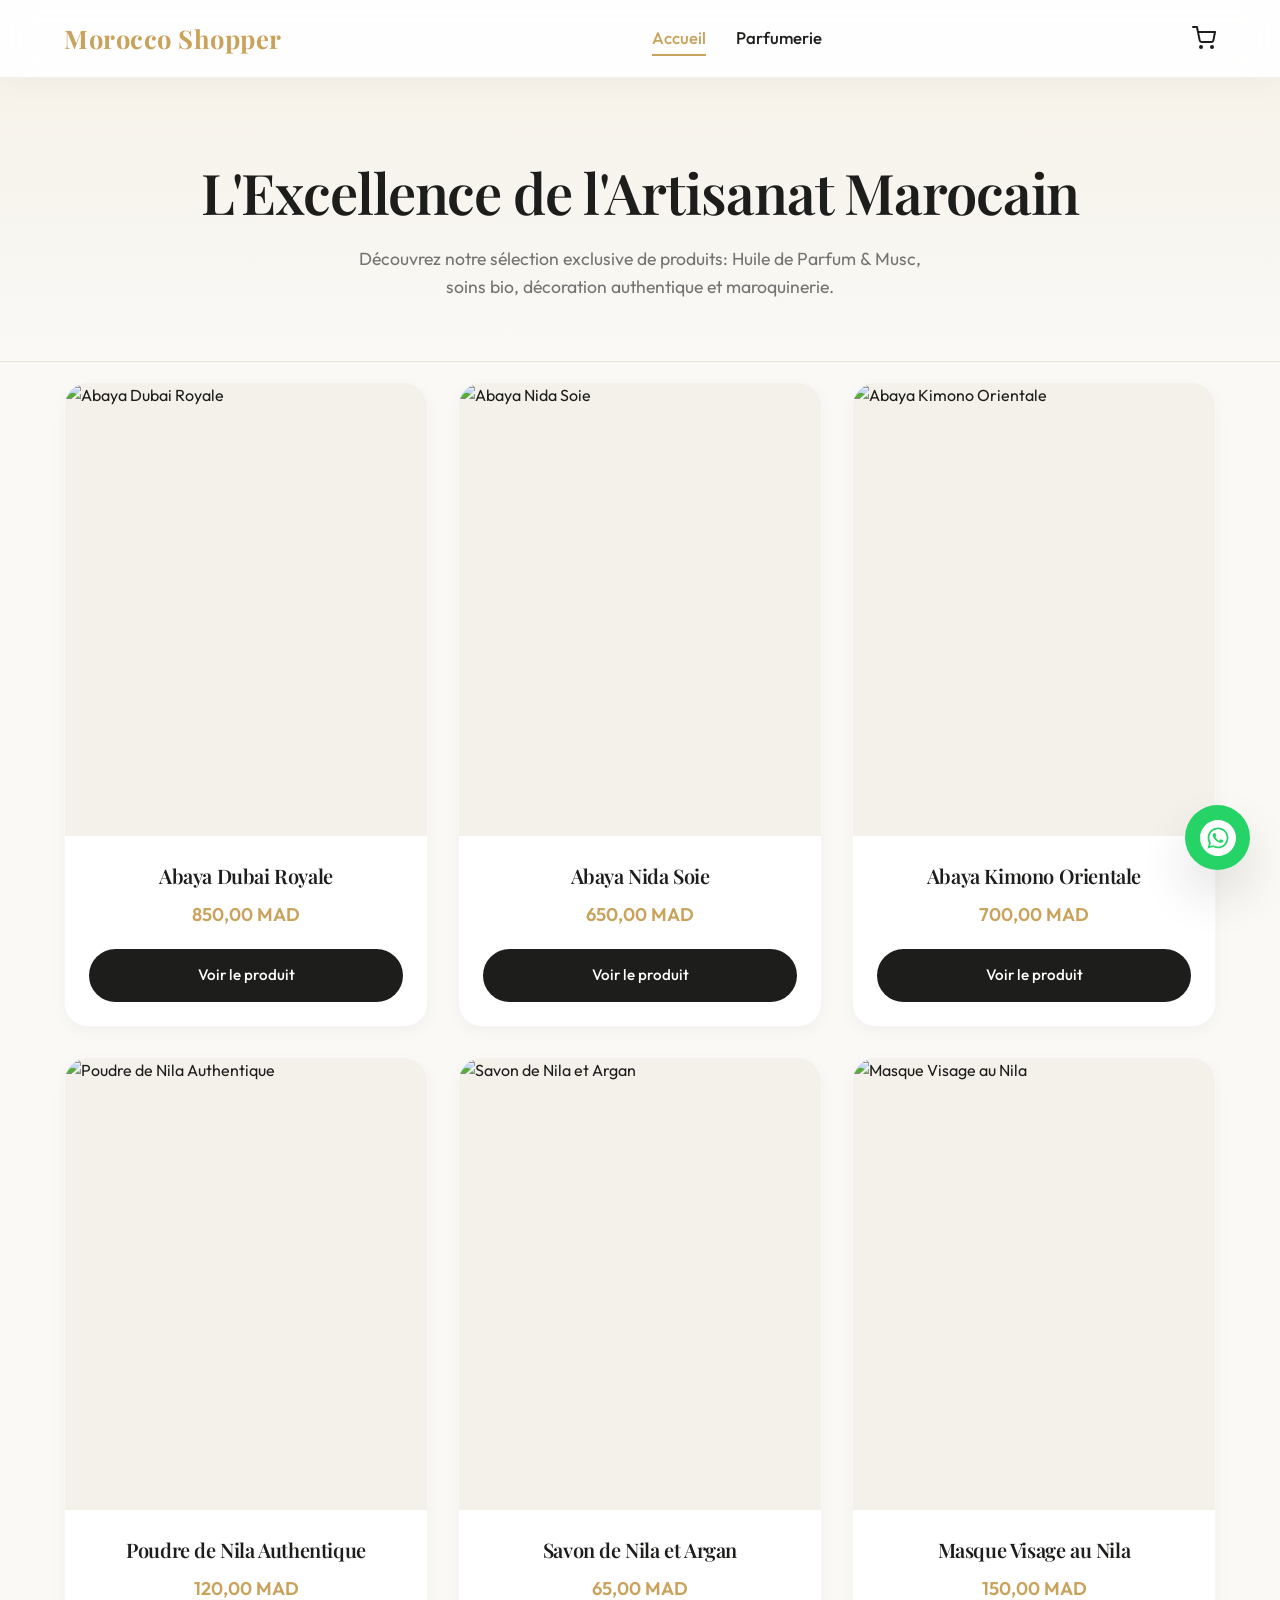
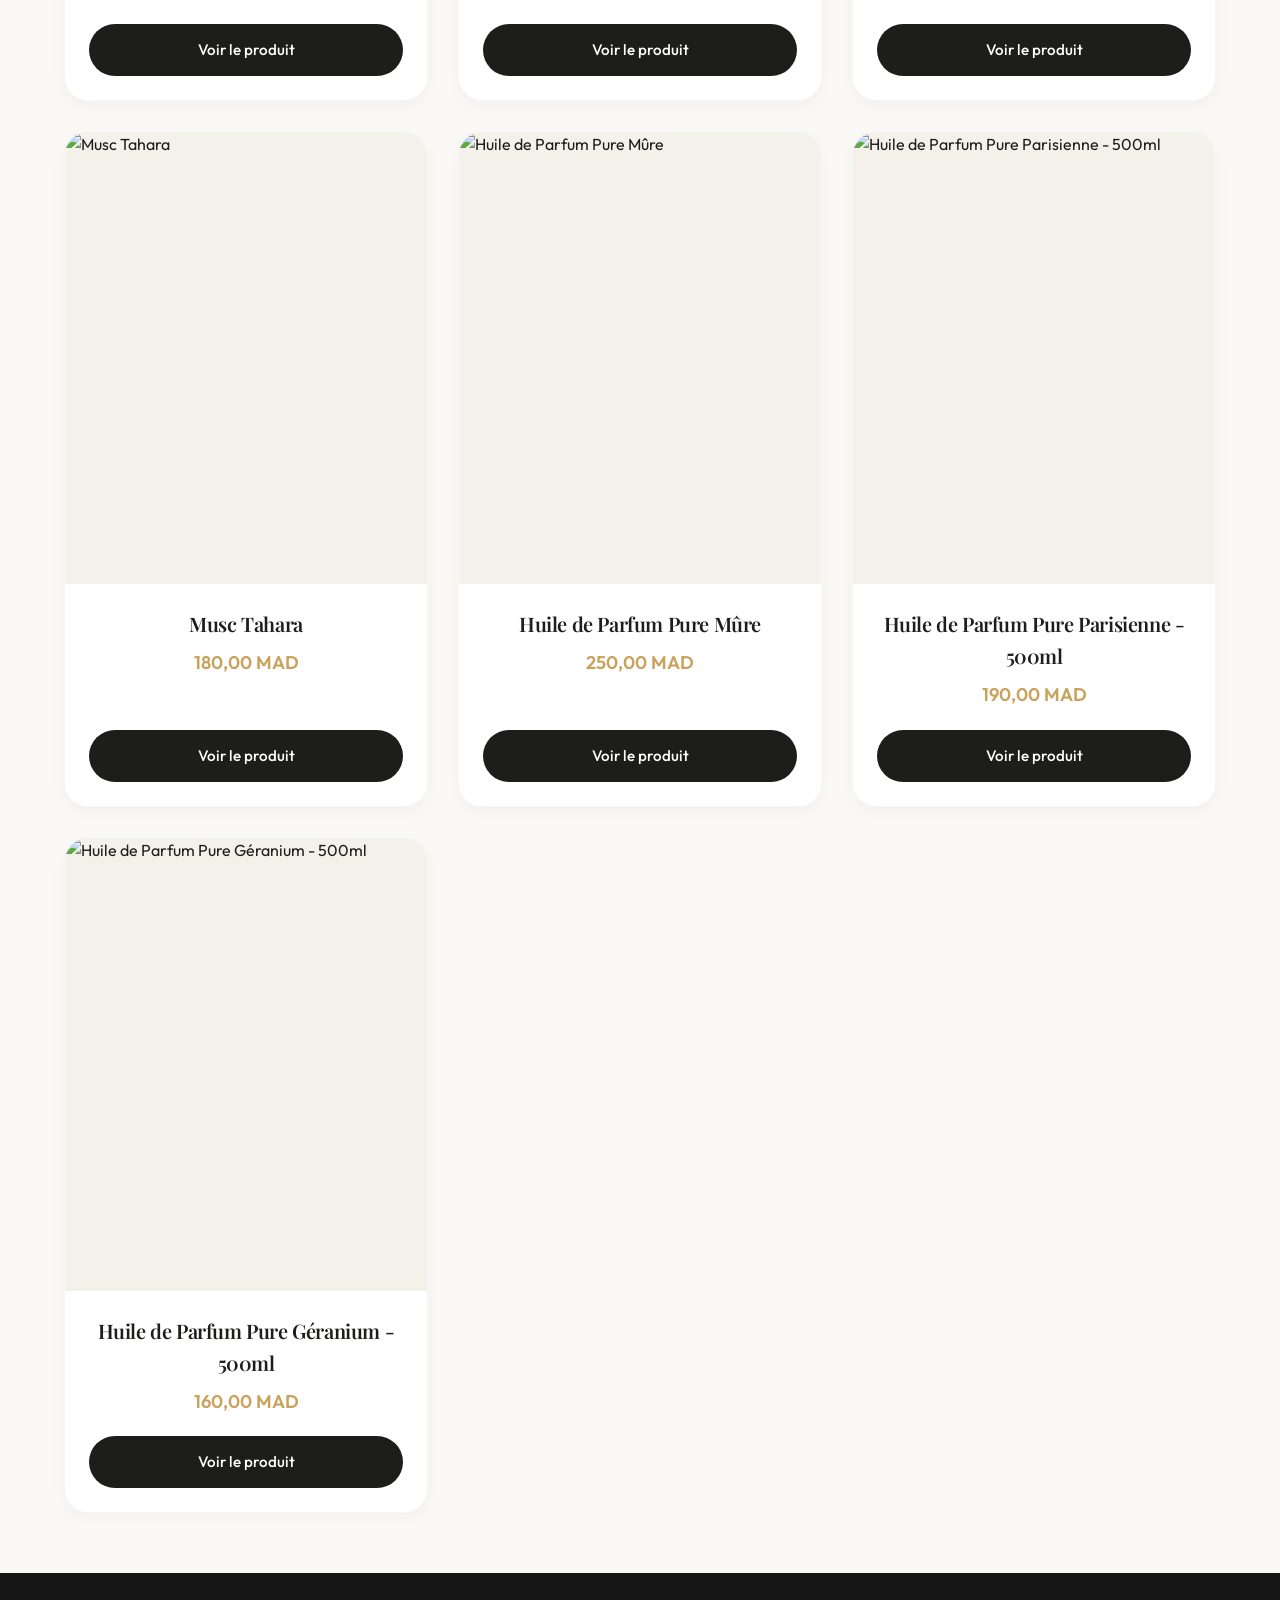
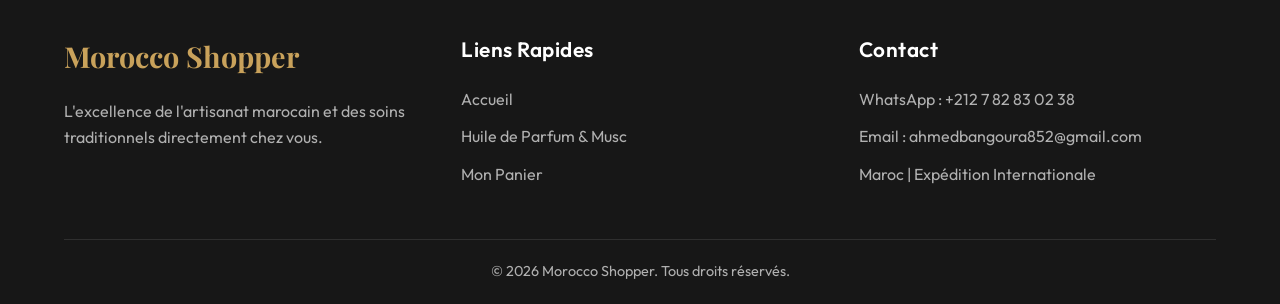
==== index.html @ ca923362 "commit_test" ====
<!DOCTYPE html>
<html lang="fr">

<head>
    <meta charset="UTF-8">
    <meta name="viewport" content="width=device-width, initial-scale=1.0">
    <title>Morocco Shopper</title>
    <link rel="stylesheet" href="assets/css/style.css">
</head>

<body>
    <header>
        <div class="container header-inner">
            <a href="index.html" class="logo">Morocco Shopper</a>
            <nav class="nav-links">
                <a href="index.html" class="nav-link active">Accueil</a>
                <a href="parfums.html" class="nav-link">Parfumerie</a>
            </nav>
            <a href="cart.html" class="cart-icon">
                <svg xmlns="http://www.w3.org/2000/svg" width="24" height="24" viewBox="0 0 24 24" fill="none"
                    stroke="currentColor" stroke-width="2" stroke-linecap="round" stroke-linejoin="round">
                    <circle cx="9" cy="21" r="1"></circle>
                    <circle cx="20" cy="21" r="1"></circle>
                    <path d="M1 1h4l2.68 13.39a2 2 0 0 0 2 1.61h9.72a2 2 0 0 0 2-1.61L23 6H6"></path>
                </svg>
                <span class="cart-count">0</span>
            </a>
        </div>
    </header>

    <main>
        <section class="hero">
            <div class="container">
                <h1>L'Excellence de l'Artisanat Marocain</h1>
                <p>Découvrez notre sélection exclusive de produits: Huile de Parfum & Musc, soins bio, décoration
                    authentique et
                    maroquinerie.</p>
            </div>
        </section>

        <section class="container">
            <div class="products-grid" id="product-list">
                <!-- Products injected by JS -->
            </div>
        </section>
    </main>

    <footer class="site-footer">
        <div class="container">
            <div class="footer-grid">
                <div class="footer-col">
                    <h4 class="logo" style="color:var(--primary); font-size:1.8rem; letter-spacing:0px;">Morocco Shopper
                    </h4>
                    <p>L'excellence de l'artisanat marocain et des soins traditionnels directement chez vous.</p>
                </div>
                <div class="footer-col">
                    <h4 style="font-family:'Outfit',sans-serif; font-weight:600; letter-spacing:0.5px;">Liens Rapides
                    </h4>
                    <a href="index.html">Accueil</a>
                    <a href="parfums.html">Huile de Parfum & Musc</a>
                    <a href="cart.html">Mon Panier</a>
                </div>
                <div class="footer-col">
                    <h4 style="font-family:'Outfit',sans-serif; font-weight:600; letter-spacing:0.5px;">Contact</h4>
                    <p>WhatsApp : +212 7 82 83 02 38</p>
                    <p>Email : ahmedbangoura852@gmail.com</p>
                    <p>Maroc | Expédition Internationale</p>
                </div>
            </div>
            <div class="footer-bottom">
                <p>&copy; 2026 Morocco Shopper. Tous droits réservés.</p>
            </div>
        </div>
    </footer>

    <script src="assets/js/products.js"></script>
    <script src="assets/js/main.js"></script>
    <script src="assets/js/index.js"></script>
</body>

</html>
---- assets/css/style.css ----
@import url('https://fonts.googleapis.com/css2?family=Outfit:wght@300;400;500;600&family=Playfair+Display:ital,wght@0,400;0,600;0,700;1,500&display=swap');

:root {
  --primary: #c9a25b; /* Elegant Moroccan Gold */
  --primary-hover: #b8914c;
  --bg-color: #faf9f6; /* Warm Ivory */
  --card-bg: #ffffff;
  --text-main: #1d1d1b;
  --text-muted: #737373;
  --border-color: #eae5db;
  --whatsapp-green: #25D366;
  --footer-bg: #171717;
  --footer-text: #b0b0b0;
  
  --shadow-sm: 0 5px 15px rgba(0,0,0,0.04);
  --shadow-md: 0 15px 35px rgba(0,0,0,0.07);
  --shadow-lg: 0 25px 50px rgba(0,0,0,0.12);
  
  --radius-md: 16px;
  --radius-lg: 24px;
  --transition: all 0.4s cubic-bezier(0.16, 1, 0.3, 1);
}

* {
  box-sizing: border-box;
  margin: 0;
  padding: 0;
}

body {
  font-family: 'Outfit', sans-serif;
  background-color: var(--bg-color);
  color: var(--text-main);
  line-height: 1.6;
  -webkit-font-smoothing: antialiased;
  display: flex;
  flex-direction: column;
  min-height: 100vh;
}

main {
  flex-grow: 1;
}

h1, h2, h3, h4 {
  font-family: 'Playfair Display', serif;
  font-weight: 600;
  color: var(--text-main);
  letter-spacing: -0.02em;
}

a {
  text-decoration: none;
  color: inherit;
  transition: var(--transition);
}

img {
  max-width: 100%;
  height: auto;
  display: block;
}

/* Layout */
.container {
  width: 100%;
  max-width: 1200px;
  margin: 0 auto;
  padding: 0 24px;
}

/* Header */
header {
  background: rgba(255, 255, 255, 0.85);
  backdrop-filter: blur(16px);
  -webkit-backdrop-filter: blur(16px);
  position: sticky;
  top: 0;
  z-index: 1000;
  border-bottom: 1px solid rgba(201, 162, 91, 0.15);
  padding: 18px 0;
  box-shadow: 0 4px 30px rgba(0,0,0,0.03);
}

.header-inner {
  display: flex;
  justify-content: space-between;
  align-items: center;
}

.logo {
  font-family: 'Playfair Display', serif;
  font-size: 1.6rem;
  font-weight: 700;
  letter-spacing: 0.5px;
  color: var(--primary);
}

.nav-links {
  display: flex;
  gap: 30px;
  align-items: center;
}

.nav-link {
  font-weight: 500;
  color: var(--text-main);
  position: relative;
  font-size: 1.05rem;
}

.nav-link::after {
  content: '';
  position: absolute;
  width: 0;
  height: 2px;
  bottom: -4px;
  left: 50%;
  background-color: var(--primary);
  transition: var(--transition);
  transform: translateX(-50%);
}

.nav-link:hover::after, .nav-link.active::after {
  width: 100%;
}

.nav-link:hover, .nav-link.active {
  color: var(--primary);
}

.cart-icon {
  position: relative;
  display: flex;
  align-items: center;
  gap: 8px;
  color: var(--text-main);
}

.cart-icon:hover {
  color: var(--primary);
  transform: scale(1.05);
}

.cart-count {
  background: var(--primary);
  color: white;
  width: 20px;
  height: 20px;
  border-radius: 50%;
  display: none;
  justify-content: center;
  align-items: center;
  font-size: 0.70rem;
  font-weight: 700;
  position: absolute;
  top: -8px;
  right: -8px;
  border: 2px solid #fff;
}

/* Mobile Header */
@media (max-width: 640px) {
  .header-inner {
    flex-wrap: wrap;
    justify-content: space-between;
  }
  .nav-links {
    order: 3;
    width: 100%;
    justify-content: center;
    margin-top: 20px;
    gap: 20px;
  }
}

/* Hero Section */
.hero {
  text-align: center;
  padding: 80px 20px 60px;
  background: linear-gradient(to bottom, rgba(201, 162, 91, 0.08) 0%, rgba(250, 249, 246, 0) 100%);
  border-bottom: 1px solid var(--border-color);
}

.hero h1 {
  font-size: clamp(2rem, 5vw, 3.5rem);
  margin-bottom: 20px;
  line-height: 1.2;
}

.hero p {
  color: var(--text-muted);
  max-width: 600px;
  margin: 0 auto;
  font-size: 1.1rem;
}

/* Filters */
.filters-wrap {
  display: flex;
  justify-content: center;
  gap: 12px;
  margin: 40px 0;
  flex-wrap: wrap;
}

.filter-btn {
  padding: 10px 24px;
  border: 1px solid var(--border-color);
  background: var(--card-bg);
  border-radius: 50px;
  cursor: pointer;
  font-family: inherit;
  font-weight: 500;
  font-size: 0.95rem;
  color: var(--text-main);
  transition: var(--transition);
  box-shadow: var(--shadow-sm);
}

.filter-btn:hover, .filter-btn.active {
  background: var(--primary);
  color: #fff;
  border-color: var(--primary);
  box-shadow: 0 8px 15px rgba(201, 162, 91, 0.3);
  transform: translateY(-2px);
}

/* Grid */
.products-grid {
  display: grid;
  grid-template-columns: repeat(auto-fill, minmax(280px, 1fr));
  gap: 30px;
  padding: 20px 0 60px;
}

/* Product Card */
.product-card {
  background: var(--card-bg);
  border-radius: var(--radius-lg);
  overflow: hidden;
  box-shadow: var(--shadow-sm);
  transition: var(--transition);
  position: relative;
  border: 1px solid rgba(0,0,0,0.03);
  display: flex;
  flex-direction: column;
}

.product-card:hover {
  transform: translateY(-8px);
  box-shadow: var(--shadow-md);
  border-color: rgba(201, 162, 91, 0.2);
}

.product-img-wrap {
  width: 100%;
  aspect-ratio: 4/5;
  overflow: hidden;
  position: relative;
  background: #f4f0ea;
}

.product-img {
  width: 100%;
  height: 100%;
  object-fit: cover;
  transition: transform 0.8s cubic-bezier(0.16, 1, 0.3, 1);
}

.product-card:hover .product-img {
  transform: scale(1.08);
}

.product-info {
  padding: 24px;
  text-align: center;
  display: flex;
  flex-direction: column;
  flex-grow: 1;
}

.product-title {
  font-size: 1.25rem;
  margin-bottom: 8px;
  font-weight: 600;
}

.product-price {
  color: var(--primary);
  font-weight: 600;
  font-size: 1.15rem;
  margin-bottom: 20px;
}

.product-actions {
  margin-top: auto;
}

/* Buttons */
.btn {
  display: inline-flex;
  align-items: center;
  justify-content: center;
  padding: 14px 28px;
  background-color: var(--text-main);
  color: #fff;
  border-radius: 50px;
  font-weight: 500;
  font-size: 0.95rem;
  cursor: pointer;
  border: none;
  transition: var(--transition);
  width: 100%;
  text-align: center;
}

.btn:hover {
  background-color: var(--primary);
  transform: translateY(-3px);
  box-shadow: 0 10px 20px rgba(201, 162, 91, 0.25);
}

.btn-primary {
  background-color: var(--primary);
  color: #fff;
}

.btn-primary:hover {
  background-color: var(--primary-hover);
}

.btn-whatsapp {
  background-color: var(--whatsapp-green);
  color: #fff;
}

.btn-whatsapp:hover {
  background-color: #1ebc5a;
  box-shadow: 0 10px 20px rgba(37, 211, 102, 0.25);
}

/* Back Button */
.back-btn {
  display: inline-flex;
  align-items: center;
  gap: 8px;
  margin-top: 40px;
  margin-bottom: -10px;
  color: var(--text-muted);
  font-weight: 500;
  font-size: 0.95rem;
  transition: var(--transition);
  cursor: pointer;
  background: none;
  border: none;
  text-decoration: none;
}

.back-btn:hover {
  color: var(--primary);
  transform: translateX(-4px);
}

/* Product Detail */
.product-detail-layout {
  display: grid;
  grid-template-columns: 1fr;
  gap: 50px;
  padding: 40px 0 80px;
}

@media (min-width: 860px) {
  .product-detail-layout {
    grid-template-columns: 1fr 1fr;
    align-items: start;
  }
}

.detail-gallery {
  border-radius: var(--radius-lg);
  overflow: hidden;
  box-shadow: var(--shadow-md);
  position: relative;
  background: #f4f0ea;
}

.detail-img {
  width: 100%;
  height: auto;
  aspect-ratio: 4/5;
  object-fit: cover;
}

.detail-content h1 {
  font-size: clamp(2rem, 4vw, 2.8rem);
  margin-bottom: 12px;
  line-height: 1.1;
}

.detail-price {
  font-size: 1.8rem;
  color: var(--primary);
  font-weight: 600;
  margin-bottom: 25px;
}

.detail-desc {
  color: var(--text-muted);
  font-size: 1.1rem;
  line-height: 1.7;
  margin-bottom: 35px;
  white-space: pre-line;
}

.options-group {
  margin-bottom: 25px;
}

.options-group label {
  display: block;
  font-weight: 600;
  margin-bottom: 10px;
  font-size: 0.95rem;
  color: var(--text-main);
}

.select-box, .input-box {
  width: 100%;
  padding: 15px 18px;
  border: 1px solid var(--border-color);
  border-radius: var(--radius-md);
  background: var(--card-bg);
  font-family: inherit;
  font-size: 1rem;
  outline: none;
  transition: var(--transition);
  color: var(--text-main);
}

.select-box:focus, .input-box:focus {
  border-color: var(--primary);
  box-shadow: 0 0 0 4px rgba(201, 162, 91, 0.15);
}

.quantity-wrap {
  display: flex;
  align-items: center;
  border: 1px solid var(--border-color);
  border-radius: var(--radius-md);
  width: fit-content;
  overflow: hidden;
  background: var(--card-bg);
}

.qty-btn {
  background: transparent;
  border: none;
  width: 45px;
  height: 48px;
  font-size: 1.4rem;
  cursor: pointer;
  display: flex;
  align-items: center;
  justify-content: center;
  color: var(--text-main);
  transition: background 0.2s;
}

.qty-btn:hover {
  background: rgba(201, 162, 91, 0.1);
  color: var(--primary);
}

.qty-input {
  width: 50px;
  height: 48px;
  border: none;
  border-left: 1px solid var(--border-color);
  border-right: 1px solid var(--border-color);
  text-align: center;
  font-family: inherit;
  font-size: 1.05rem;
  font-weight: 600;
  background: transparent;
  color: var(--text-main);
}

.add-cart-wrap {
  display: flex;
  gap: 15px;
  margin-top: 35px;
}

@media (max-width: 480px) {
  .add-cart-wrap {
    flex-direction: column;
  }
}

/* Cart */
.cart-layout {
  display: grid;
  grid-template-columns: 1fr;
  gap: 40px;
  padding: 40px 0 80px;
}

@media (min-width: 992px) {
  .cart-layout {
    grid-template-columns: 2fr 1fr;
    align-items: start;
  }
}

.cart-items {
  background: var(--card-bg);
  border-radius: var(--radius-lg);
  padding: 30px;
  box-shadow: var(--shadow-md);
  border: 1px solid rgba(0,0,0,0.03);
}

.cart-item {
  display: flex;
  flex-direction: column;
  gap: 20px;
  padding: 25px 0;
  border-bottom: 1px solid var(--border-color);
}
@media (min-width: 520px) {
  .cart-item {
    flex-direction: row;
  }
}

.cart-item:first-child {
  padding-top: 0;
}
.cart-item:last-child {
  border-bottom: none;
  padding-bottom: 0;
}

.cart-item-img {
  width: 100px;
  height: 120px;
  border-radius: var(--radius-md);
  object-fit: cover;
  background: #f4f0ea;
}

.cart-item-details {
  flex-grow: 1;
  display: flex;
  flex-direction: column;
}

.cart-item-title {
  font-family: 'Playfair Display', serif;
  font-size: 1.25rem;
  margin-bottom: 6px;
}

.cart-item-meta {
  color: var(--text-muted);
  font-size: 0.95rem;
  margin-bottom: 15px;
}

.cart-item-price {
  font-weight: 600;
  color: var(--primary);
  font-size: 1.1rem;
}

.cart-actions {
  display: flex;
  justify-content: space-between;
  align-items: center;
  margin-top: auto;
  flex-wrap: wrap;
  gap: 10px;
}

.remove-btn {
  background: transparent;
  border: none;
  color: #ff4757;
  font-size: 0.9rem;
  font-weight: 500;
  cursor: pointer;
  text-decoration: underline;
  transition: var(--transition);
}
.remove-btn:hover {
  color: #ff2a3d;
}

.cart-summary {
  background: var(--card-bg);
  border-radius: var(--radius-lg);
  padding: 35px;
  box-shadow: var(--shadow-md);
  border: 1px solid rgba(0,0,0,0.03);
  position: sticky;
  top: 100px;
}

.summary-row {
  display: flex;
  justify-content: space-between;
  margin-bottom: 18px;
  font-size: 1.05rem;
}

.summary-total {
  font-size: 1.4rem;
  font-weight: 700;
  border-top: 1px solid var(--border-color);
  padding-top: 25px;
  margin-top: 15px;
  margin-bottom: 35px;
}

.checkout-form {
  display: flex;
  flex-direction: column;
  gap: 18px;
  margin-bottom: 10px;
}

/* Empty State */
.empty-state {
  text-align: center;
  padding: 80px 20px;
  background: var(--card-bg);
  border-radius: var(--radius-lg);
  border: 1px solid rgba(0,0,0,0.03);
  box-shadow: var(--shadow-sm);
}

.empty-state h3 {
  margin-bottom: 15px;
  font-size: 1.8rem;
}

.empty-state p {
  color: var(--text-muted);
  margin-bottom: 30px;
  font-size: 1.1rem;
}

/* Footer Container */
.site-footer {
  background: var(--footer-bg);
  color: var(--footer-text);
  padding: 60px 0 20px;
  margin-top: auto;
}

.footer-grid {
  display: grid;
  grid-template-columns: repeat(auto-fit, minmax(200px, 1fr));
  gap: 40px;
  margin-bottom: 40px;
}

.footer-col h4 {
  color: #ffffff;
  margin-bottom: 20px;
  font-size: 1.3rem;
}

.footer-col p, .footer-col a {
  color: var(--footer-text);
  margin-bottom: 12px;
  display: block;
}

.footer-col a:hover {
  color: var(--primary);
  padding-left: 5px;
}

.footer-bottom {
  text-align: center;
  padding-top: 20px;
  border-top: 1px solid rgba(255,255,255,0.1);
  font-size: 0.9rem;
}

/* Floating WhatsApp Button */
.fab-whatsapp {
  position: fixed;
  bottom: 30px;
  right: 30px;
  width: 65px;
  height: 65px;
  background-color: var(--whatsapp-green);
  color: white;
  border-radius: 50%;
  display: flex;
  justify-content: center;
  align-items: center;
  box-shadow: var(--shadow-lg);
  z-index: 1000;
  transition: var(--transition);
}

.fab-whatsapp:hover {
  transform: scale(1.1) rotate(5deg);
}

.fab-whatsapp svg {
  width: 36px;
  height: 36px;
  fill: currentColor;
}

/* Notifications */
.toast-container {
  position: fixed;
  bottom: 30px;
  left: 50%;
  transform: translateX(-50%);
  z-index: 9999;
  display: flex;
  flex-direction: column;
  gap: 12px;
}

.toast {
  background: var(--text-main);
  color: white;
  padding: 14px 28px;
  border-radius: 50px;
  font-size: 0.95rem;
  font-weight: 500;
  box-shadow: var(--shadow-md);
  animation: slideUp 0.4s cubic-bezier(0.16, 1, 0.3, 1) forwards;
}

@keyframes slideUp {
  from { transform: translateY(100%); opacity: 0; }
  to { transform: translateY(0); opacity: 1; }
}
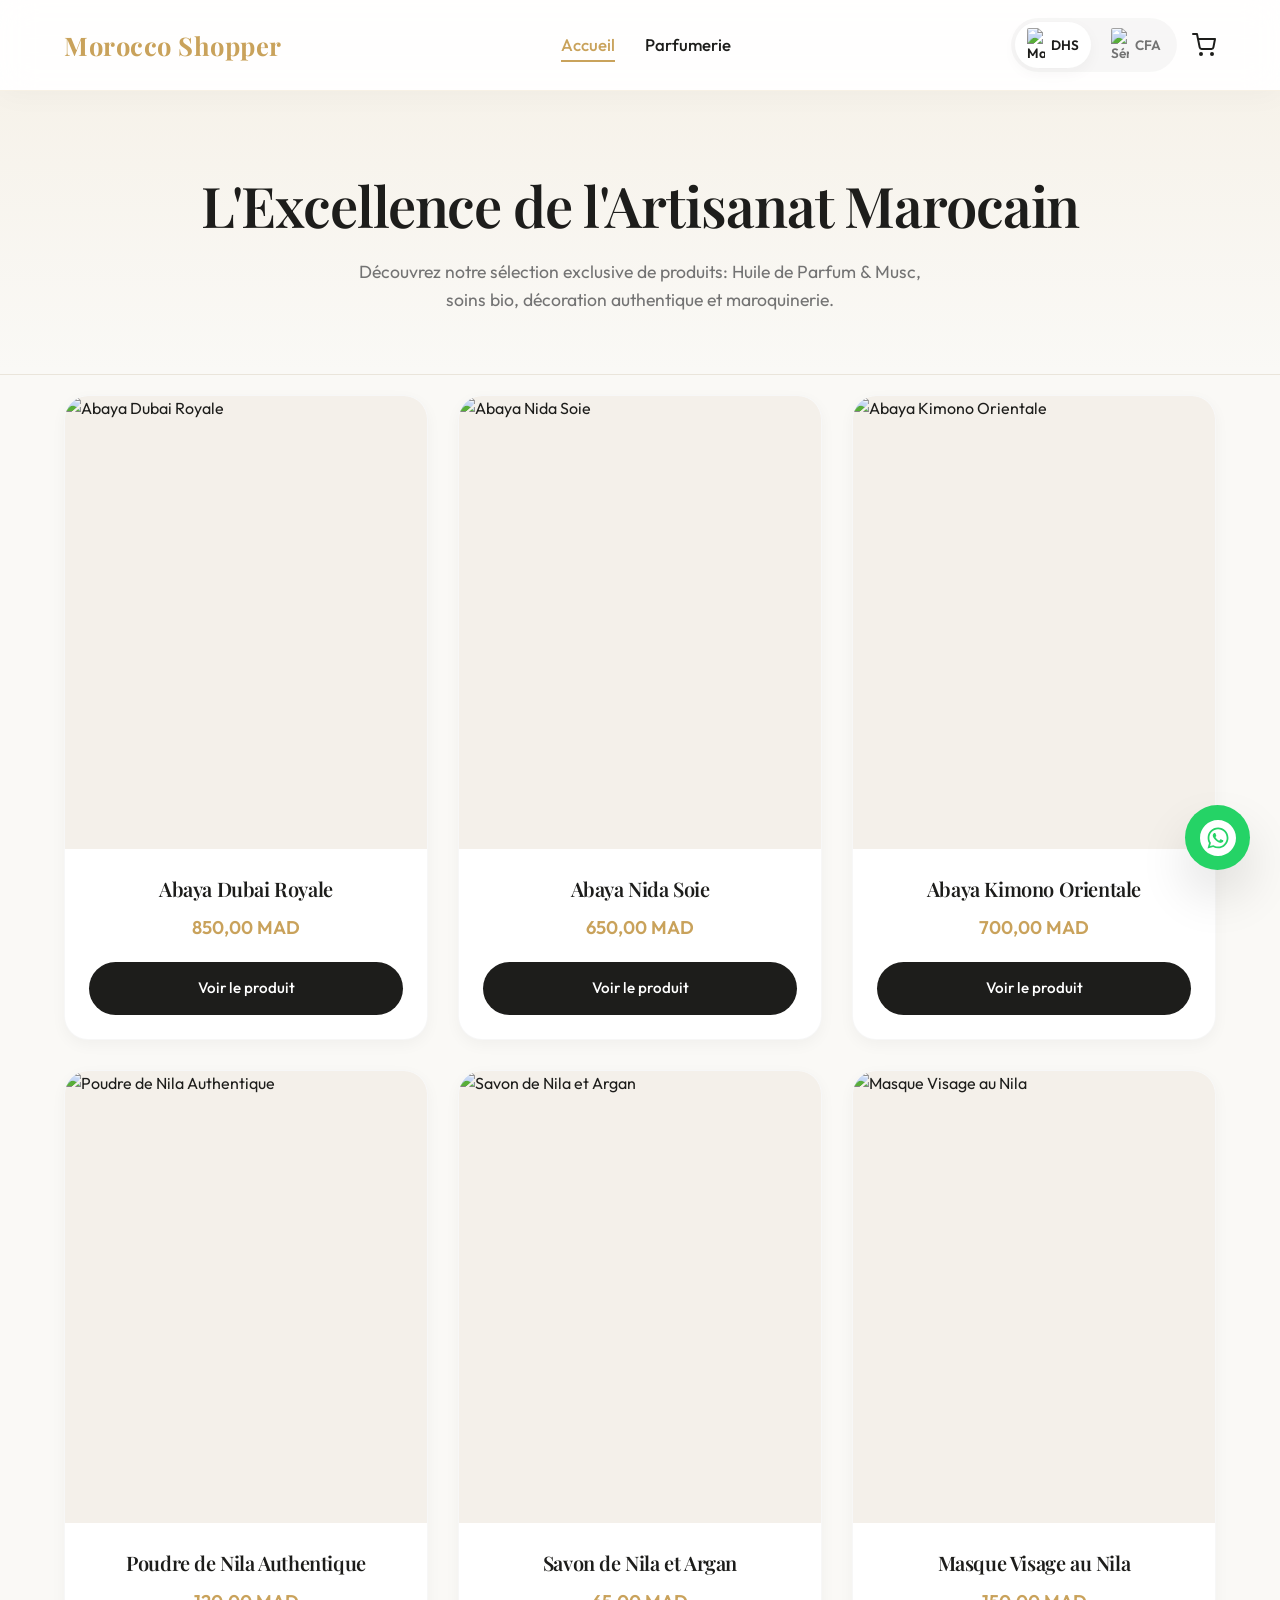
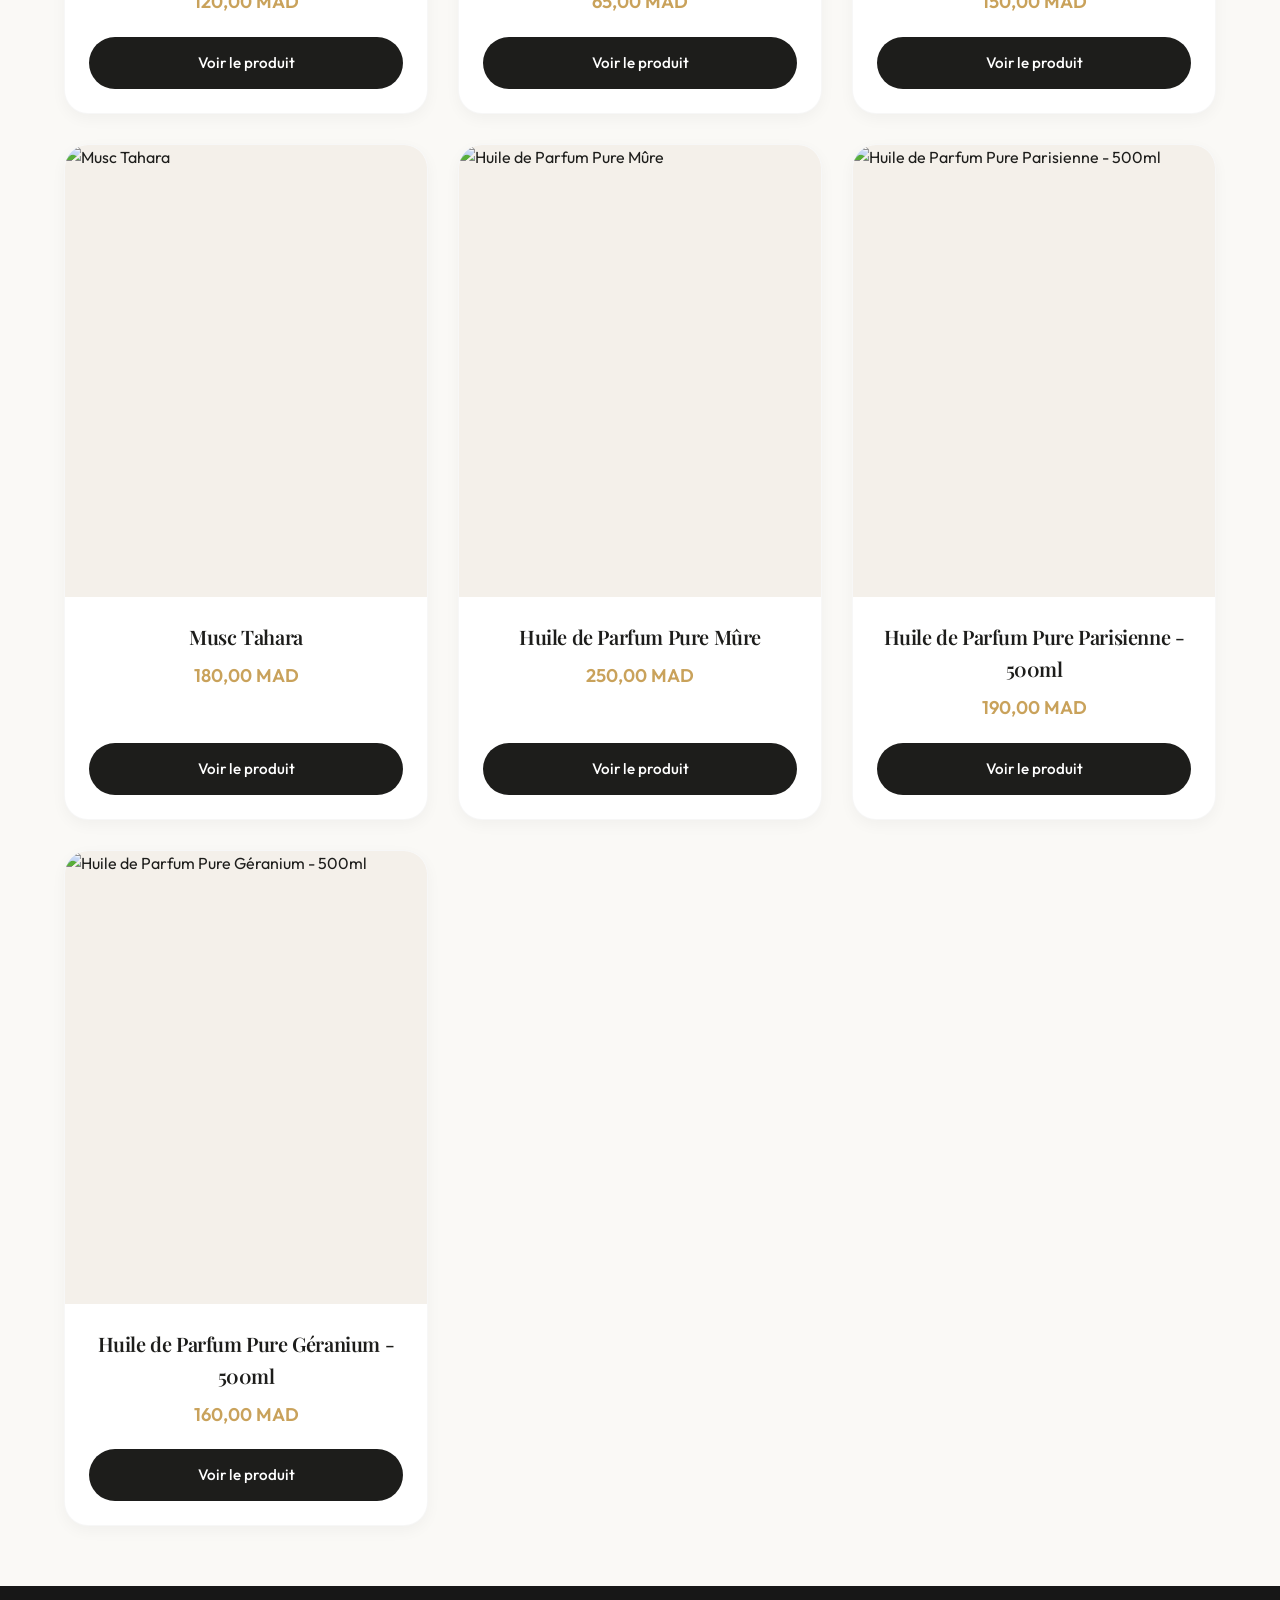
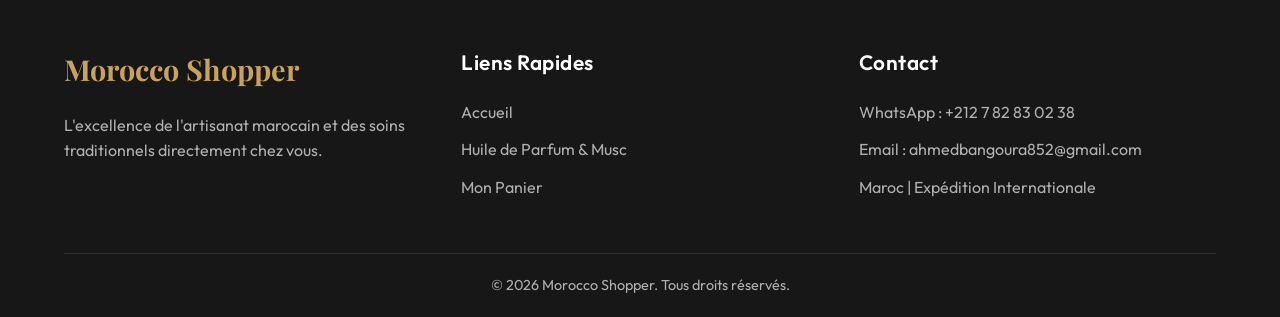
==== commit 73507cc5: "commit3 changement de devise" ====
--- a/index.html
+++ b/index.html
@@ -16,15 +16,24 @@
                 <a href="index.html" class="nav-link active">Accueil</a>
                 <a href="parfums.html" class="nav-link">Parfumerie</a>
             </nav>
-            <a href="cart.html" class="cart-icon">
-                <svg xmlns="http://www.w3.org/2000/svg" width="24" height="24" viewBox="0 0 24 24" fill="none"
-                    stroke="currentColor" stroke-width="2" stroke-linecap="round" stroke-linejoin="round">
-                    <circle cx="9" cy="21" r="1"></circle>
-                    <circle cx="20" cy="21" r="1"></circle>
-                    <path d="M1 1h4l2.68 13.39a2 2 0 0 0 2 1.61h9.72a2 2 0 0 0 2-1.61L23 6H6"></path>
-                </svg>
-                <span class="cart-count">0</span>
-            </a>
+            <div class="header-actions">
+                <div class="currency-toggles">
+                    <button class="curr-btn" data-curr="MAD" onclick="window.setCurrency('MAD')">
+                        <img src="https://flagcdn.com/w20/ma.png" alt="Maroc"> DHS
+                    </button>
+                    <button class="curr-btn" data-curr="CFA" onclick="window.setCurrency('CFA')">
+                        <img src="https://flagcdn.com/w20/sn.png" alt="Sénégal"> CFA
+                    </button>
+                </div>
+                <a href="cart.html" class="cart-icon">
+                    <svg xmlns="http://www.w3.org/2000/svg" width="24" height="24" viewBox="0 0 24 24" fill="none" stroke="currentColor" stroke-width="2" stroke-linecap="round" stroke-linejoin="round">
+                        <circle cx="9" cy="21" r="1"></circle>
+                        <circle cx="20" cy="21" r="1"></circle>
+                        <path d="M1 1h4l2.68 13.39a2 2 0 0 0 2 1.61h9.72a2 2 0 0 0 2-1.61L23 6H6"></path>
+                    </svg>
+                    <span class="cart-count">0</span>
+                </a>
+            </div>
         </div>
     </header>
 
--- a/assets/css/style.css
+++ b/assets/css/style.css
@@ -159,6 +159,48 @@
   border: 2px solid #fff;
 }
 
+.header-actions {
+  display: flex;
+  align-items: center;
+  gap: 15px;
+}
+
+.currency-toggles {
+  display: flex;
+  gap: 8px;
+  background: rgba(0,0,0,0.03);
+  padding: 4px;
+  border-radius: 50px;
+}
+
+.curr-btn {
+  display: flex;
+  align-items: center;
+  gap: 6px;
+  background: transparent;
+  border: none;
+  padding: 6px 12px;
+  border-radius: 50px;
+  cursor: pointer;
+  font-family: inherit;
+  font-weight: 600;
+  font-size: 0.85rem;
+  color: var(--text-muted);
+  transition: var(--transition);
+}
+
+.curr-btn.active {
+  background: var(--card-bg);
+  color: var(--text-main);
+  box-shadow: var(--shadow-sm);
+}
+
+.curr-btn img {
+  width: 18px;
+  height: auto;
+  border-radius: 2px;
+}
+
 /* Mobile Header */
 @media (max-width: 640px) {
   .header-inner {
@@ -229,9 +271,33 @@
 /* Grid */
 .products-grid {
   display: grid;
-  grid-template-columns: repeat(auto-fill, minmax(280px, 1fr));
-  gap: 30px;
+  grid-template-columns: repeat(2, 1fr);
+  gap: 15px;
   padding: 20px 0 60px;
+}
+
+@media (min-width: 640px) {
+  .products-grid {
+    grid-template-columns: repeat(auto-fill, minmax(280px, 1fr));
+    gap: 30px;
+  }
+}
+
+@media (max-width: 640px) {
+  .product-info {
+    padding: 15px 10px !important;
+  }
+  .product-title {
+    font-size: 1rem !important;
+  }
+  .product-price {
+    font-size: 1rem !important;
+    margin-bottom: 12px !important;
+  }
+  .btn {
+    padding: 10px 15px !important;
+    font-size: 0.85rem !important;
+  }
 }
 
 /* Product Card */
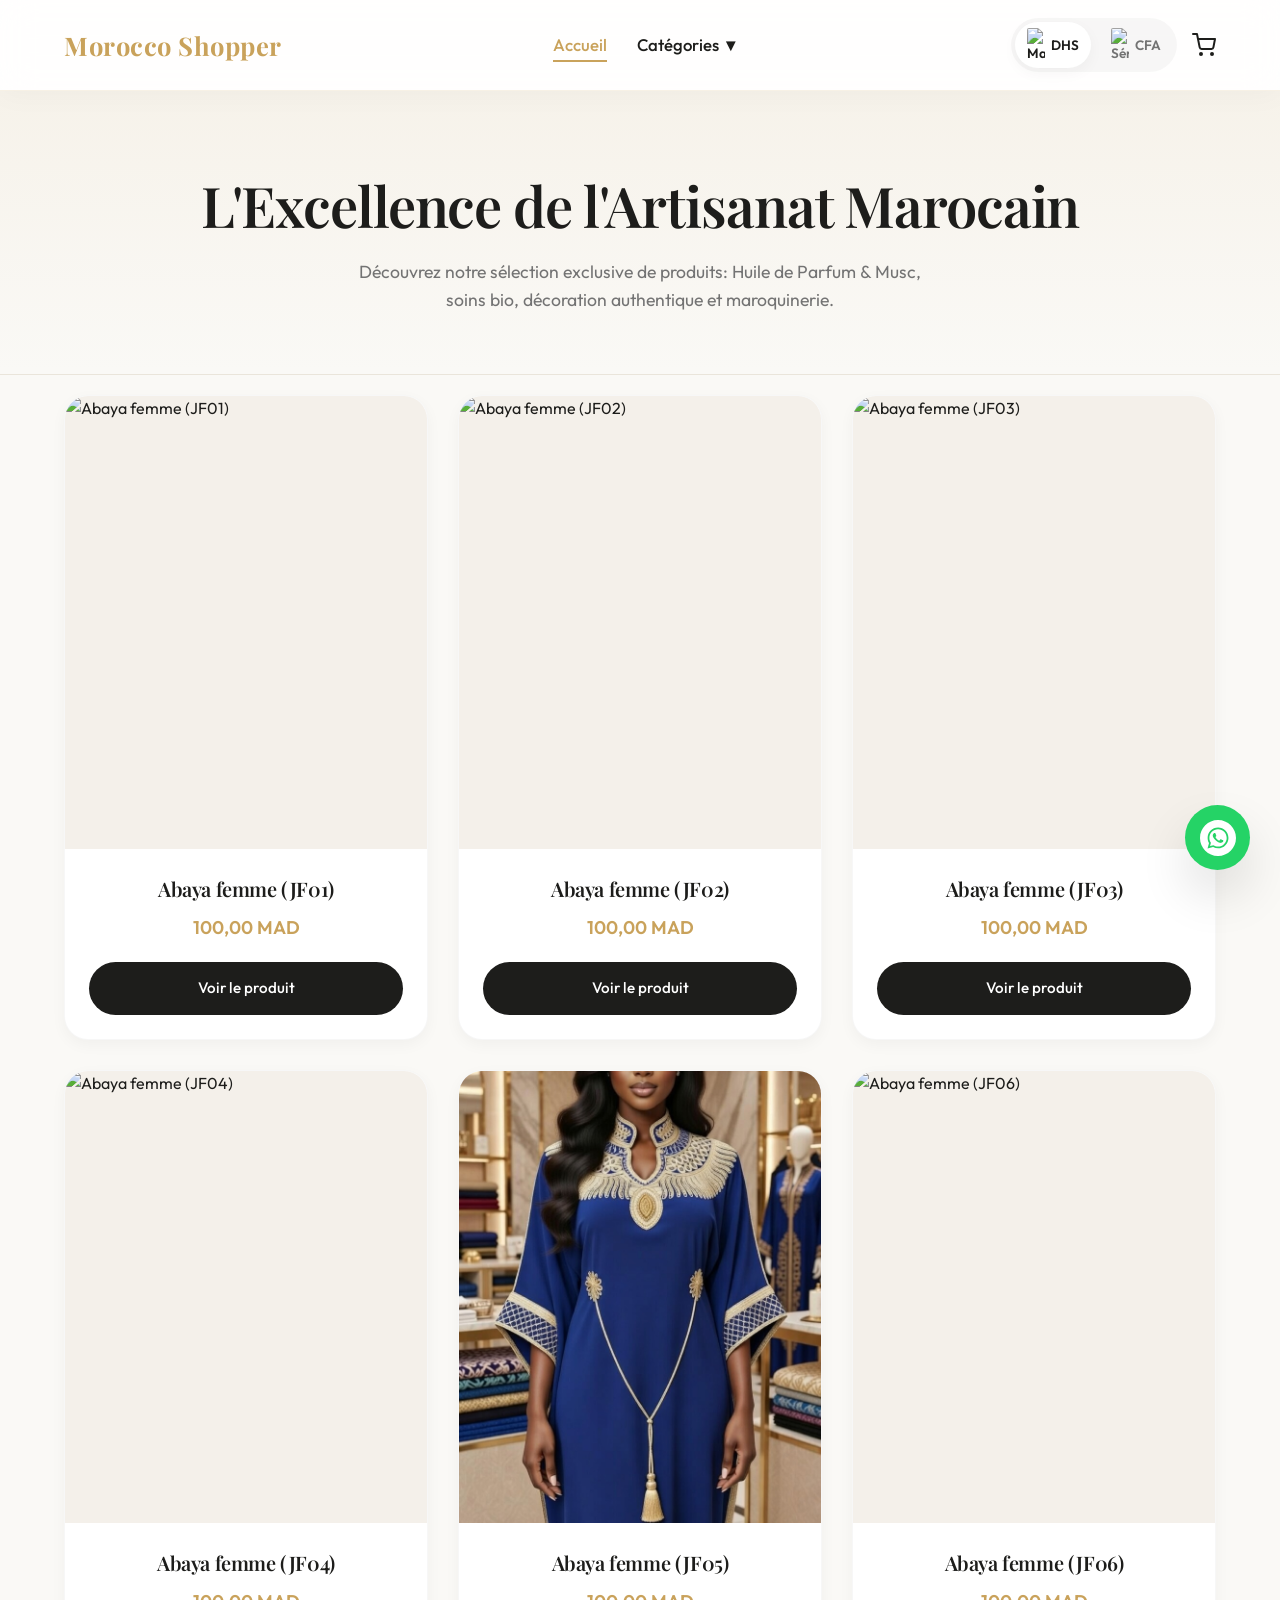
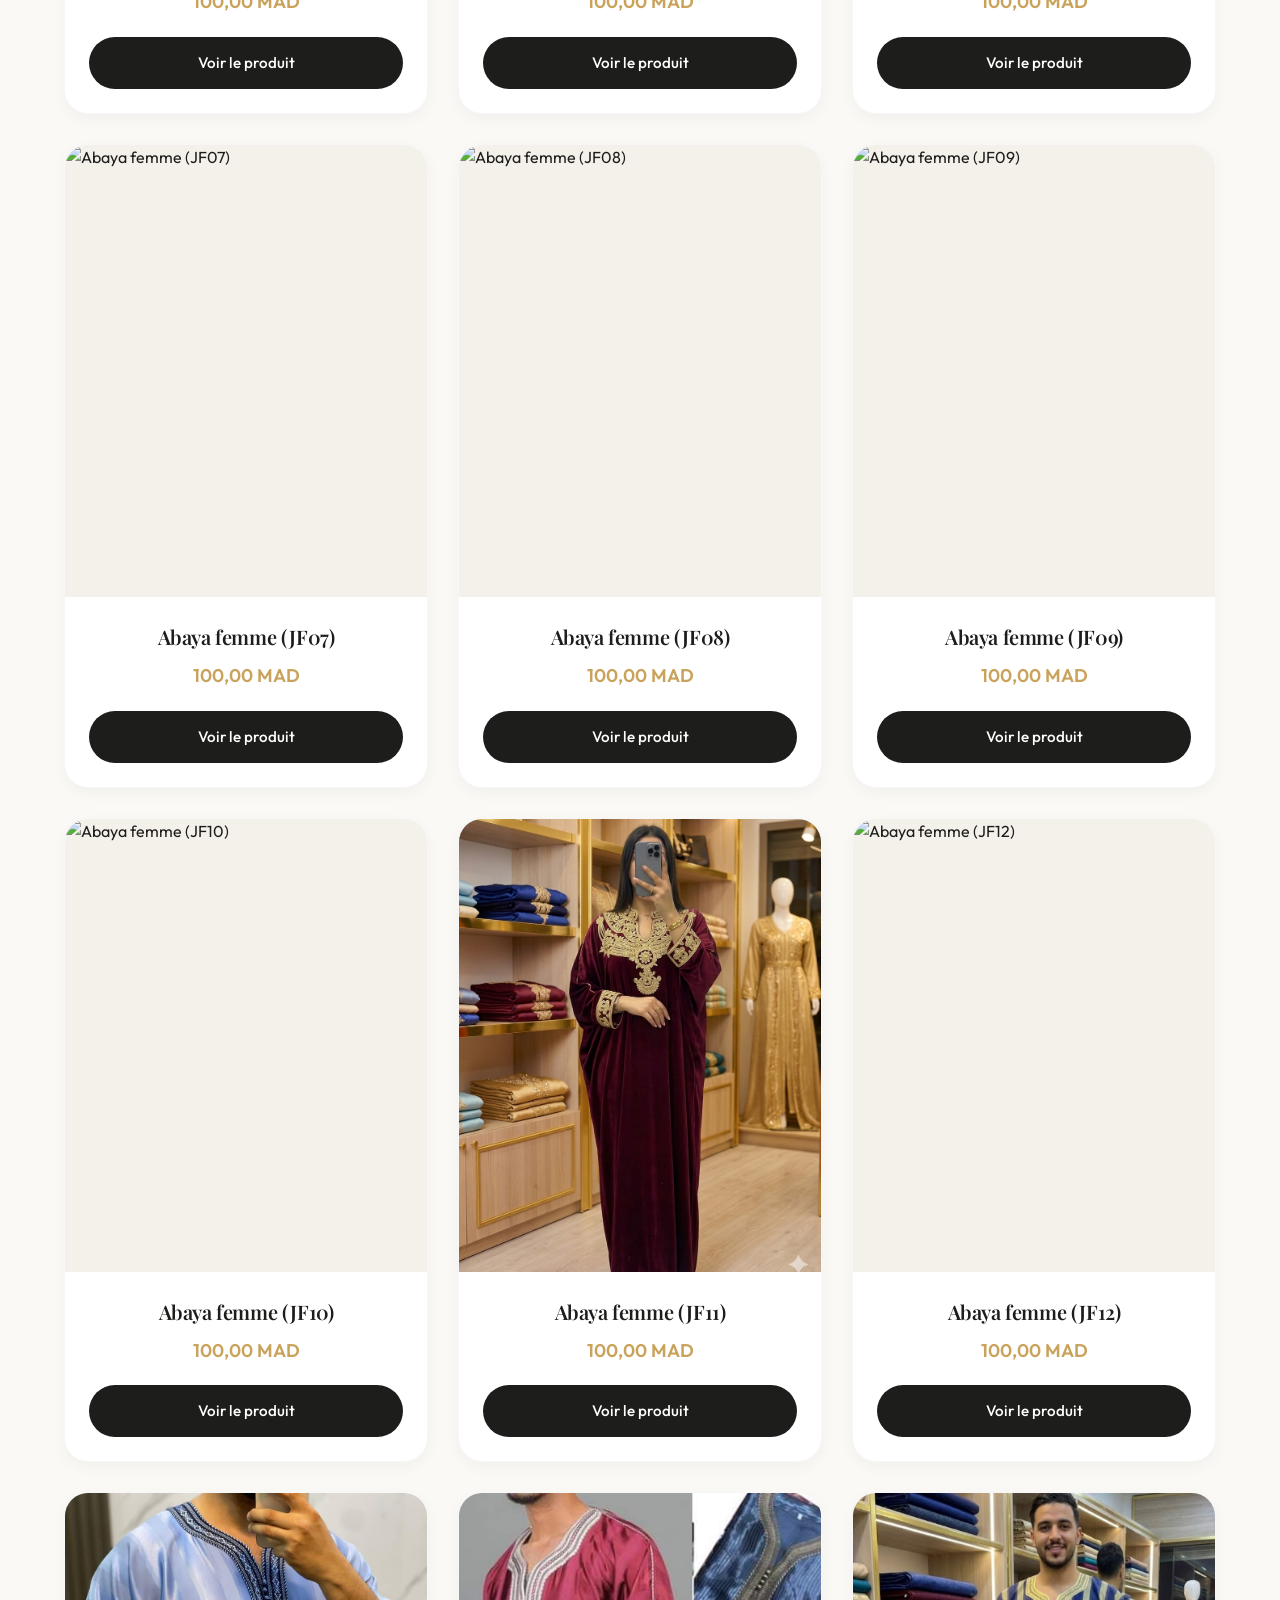
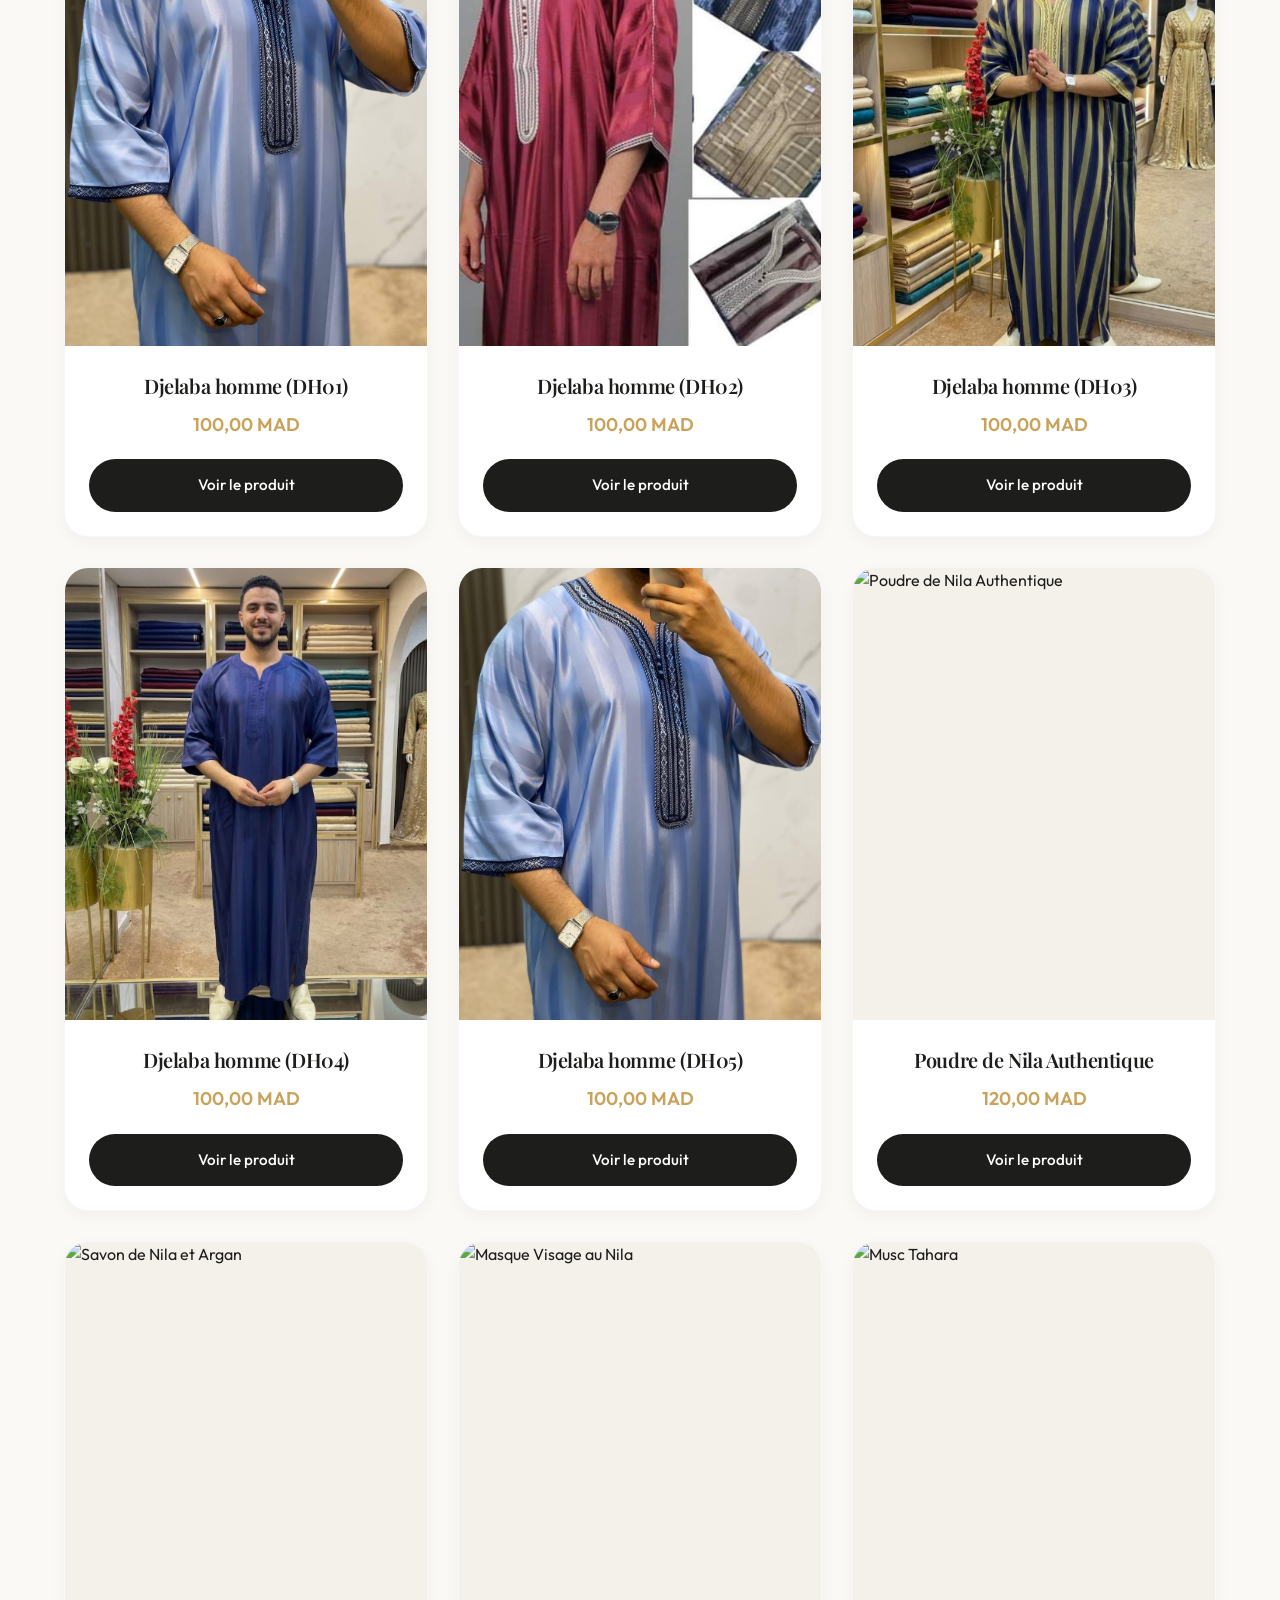
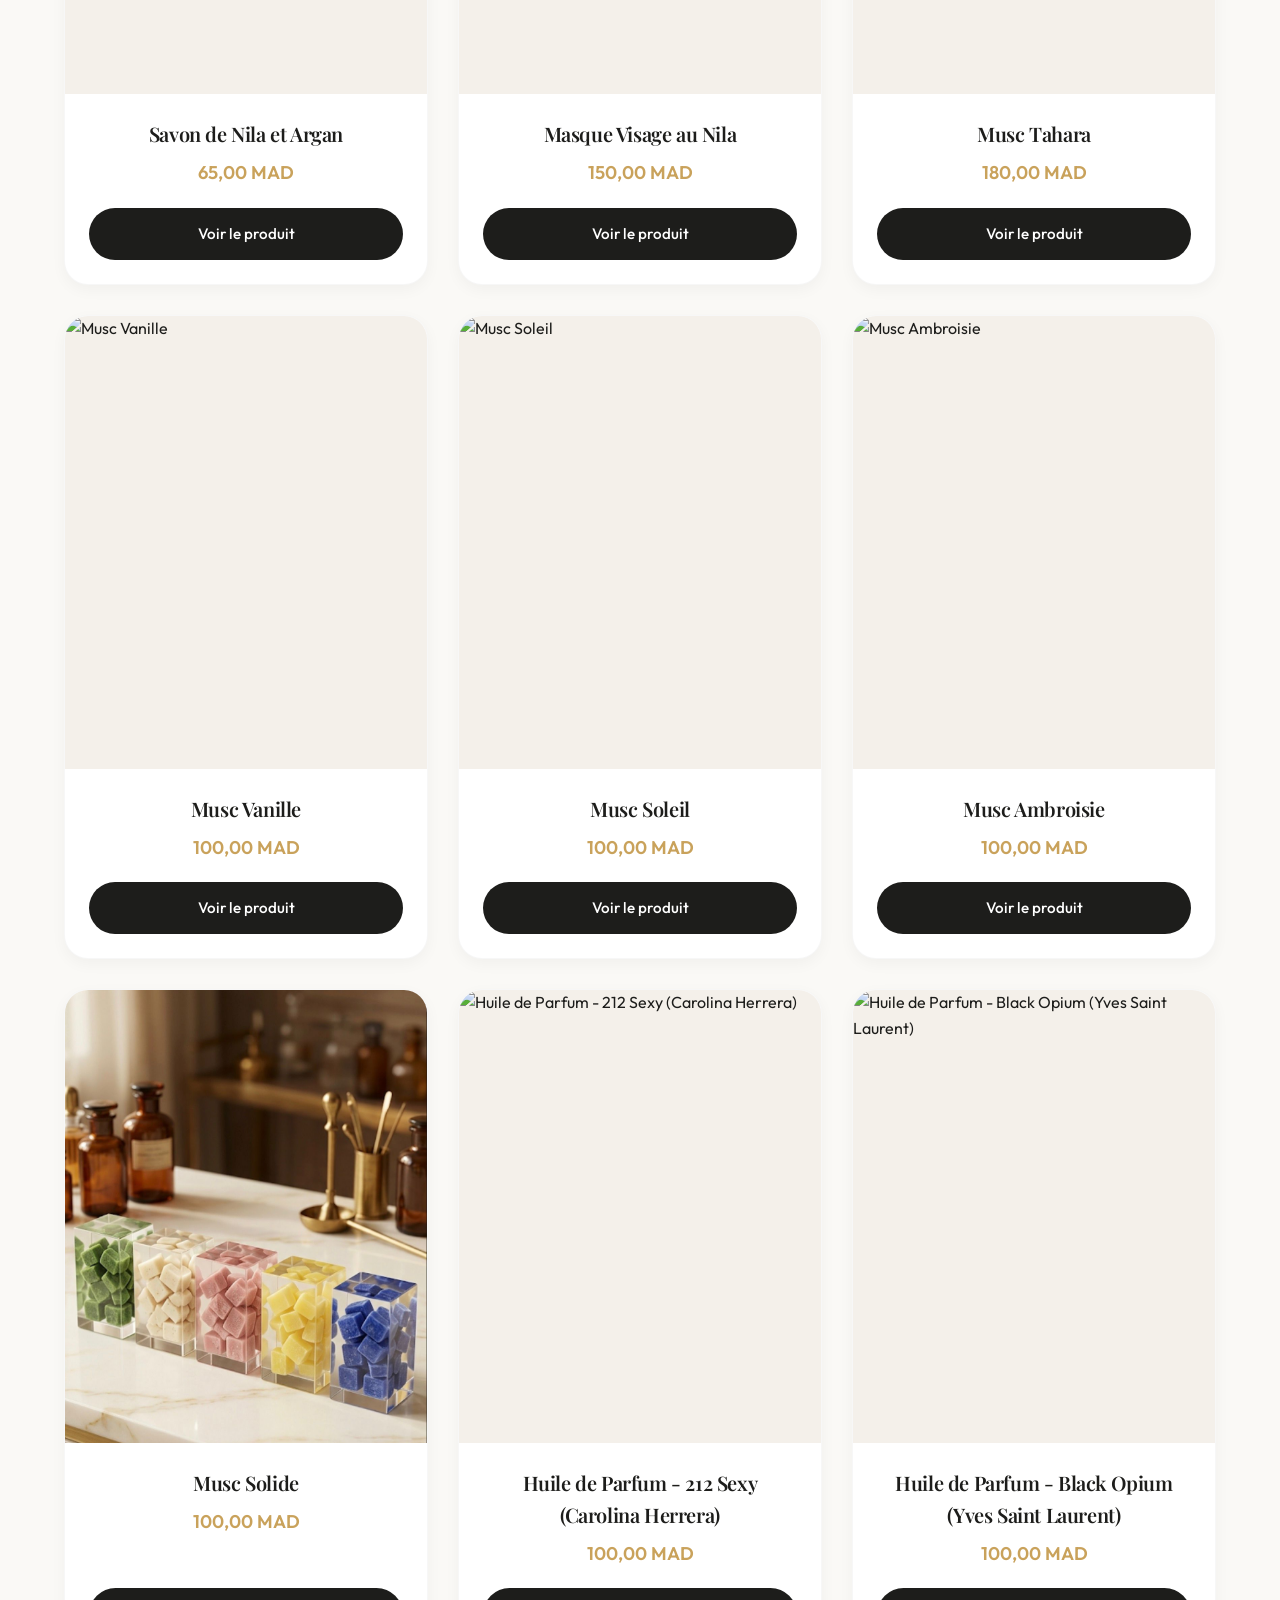
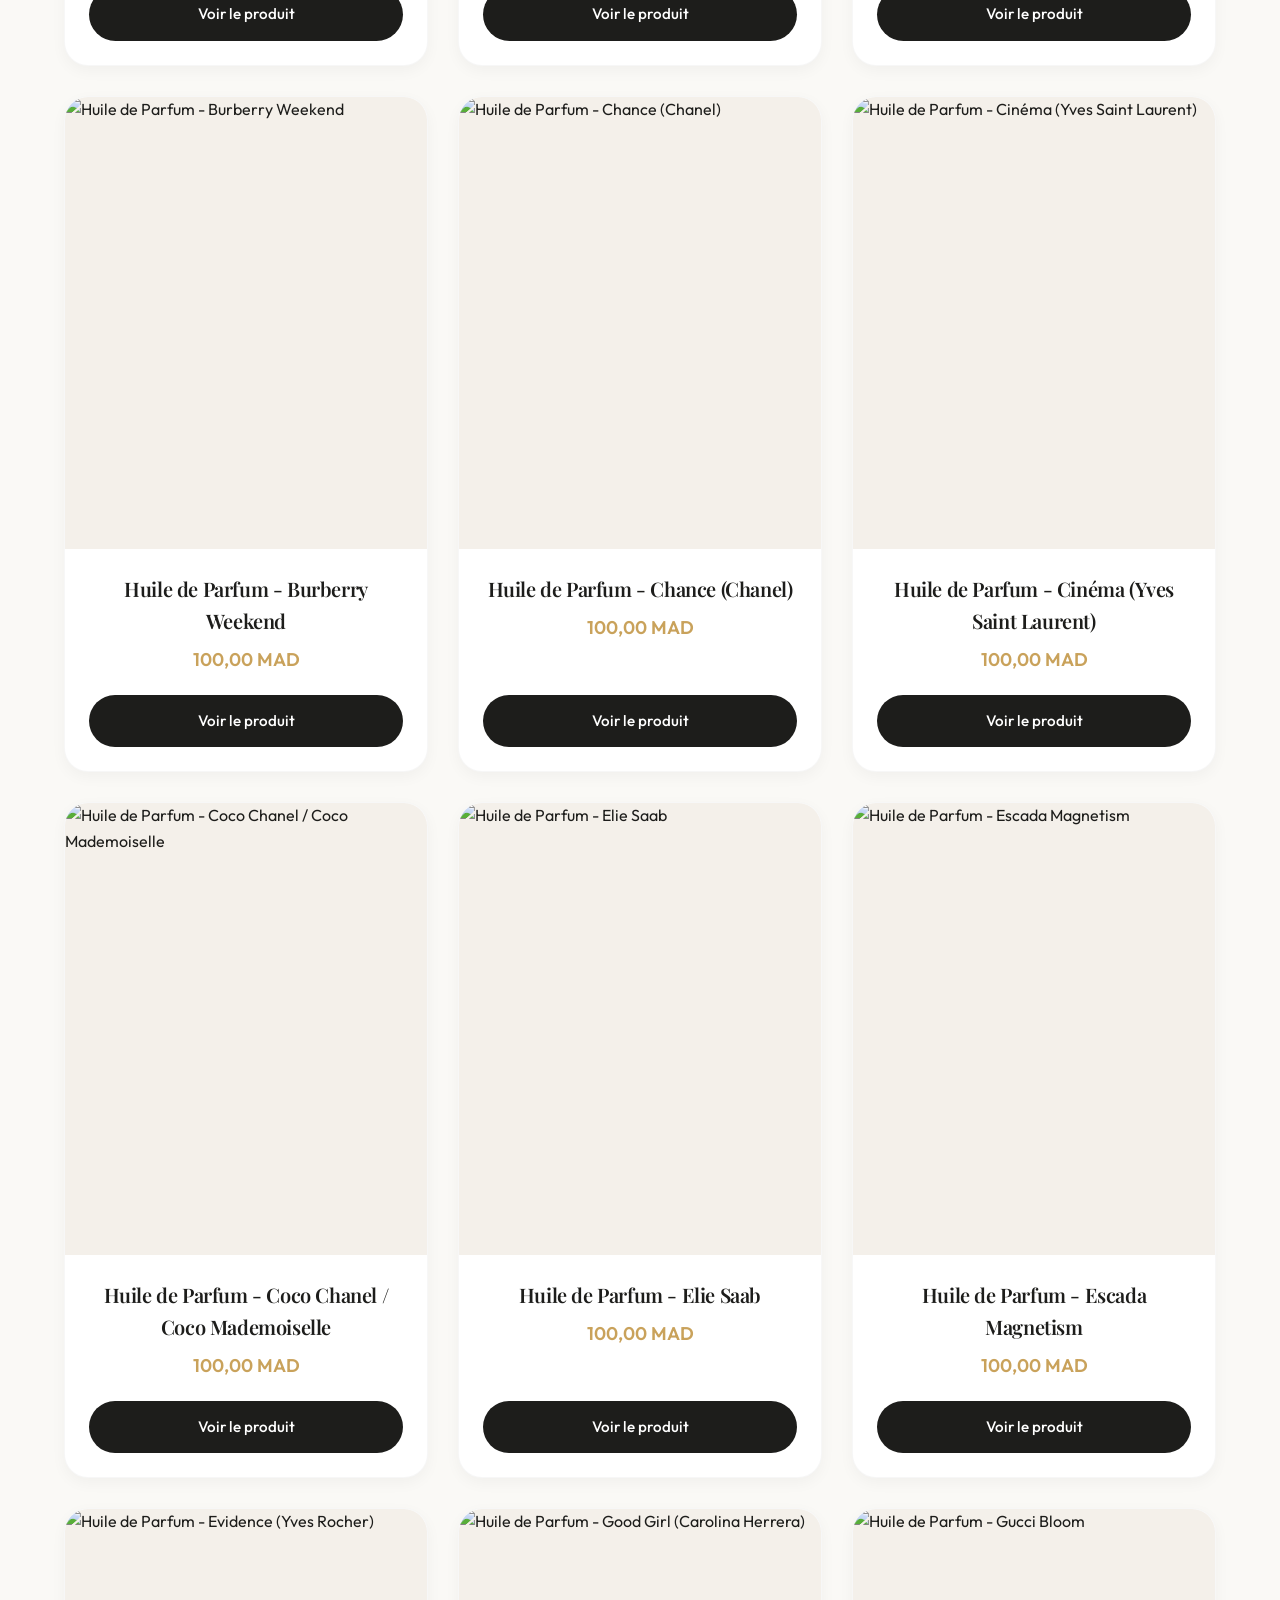
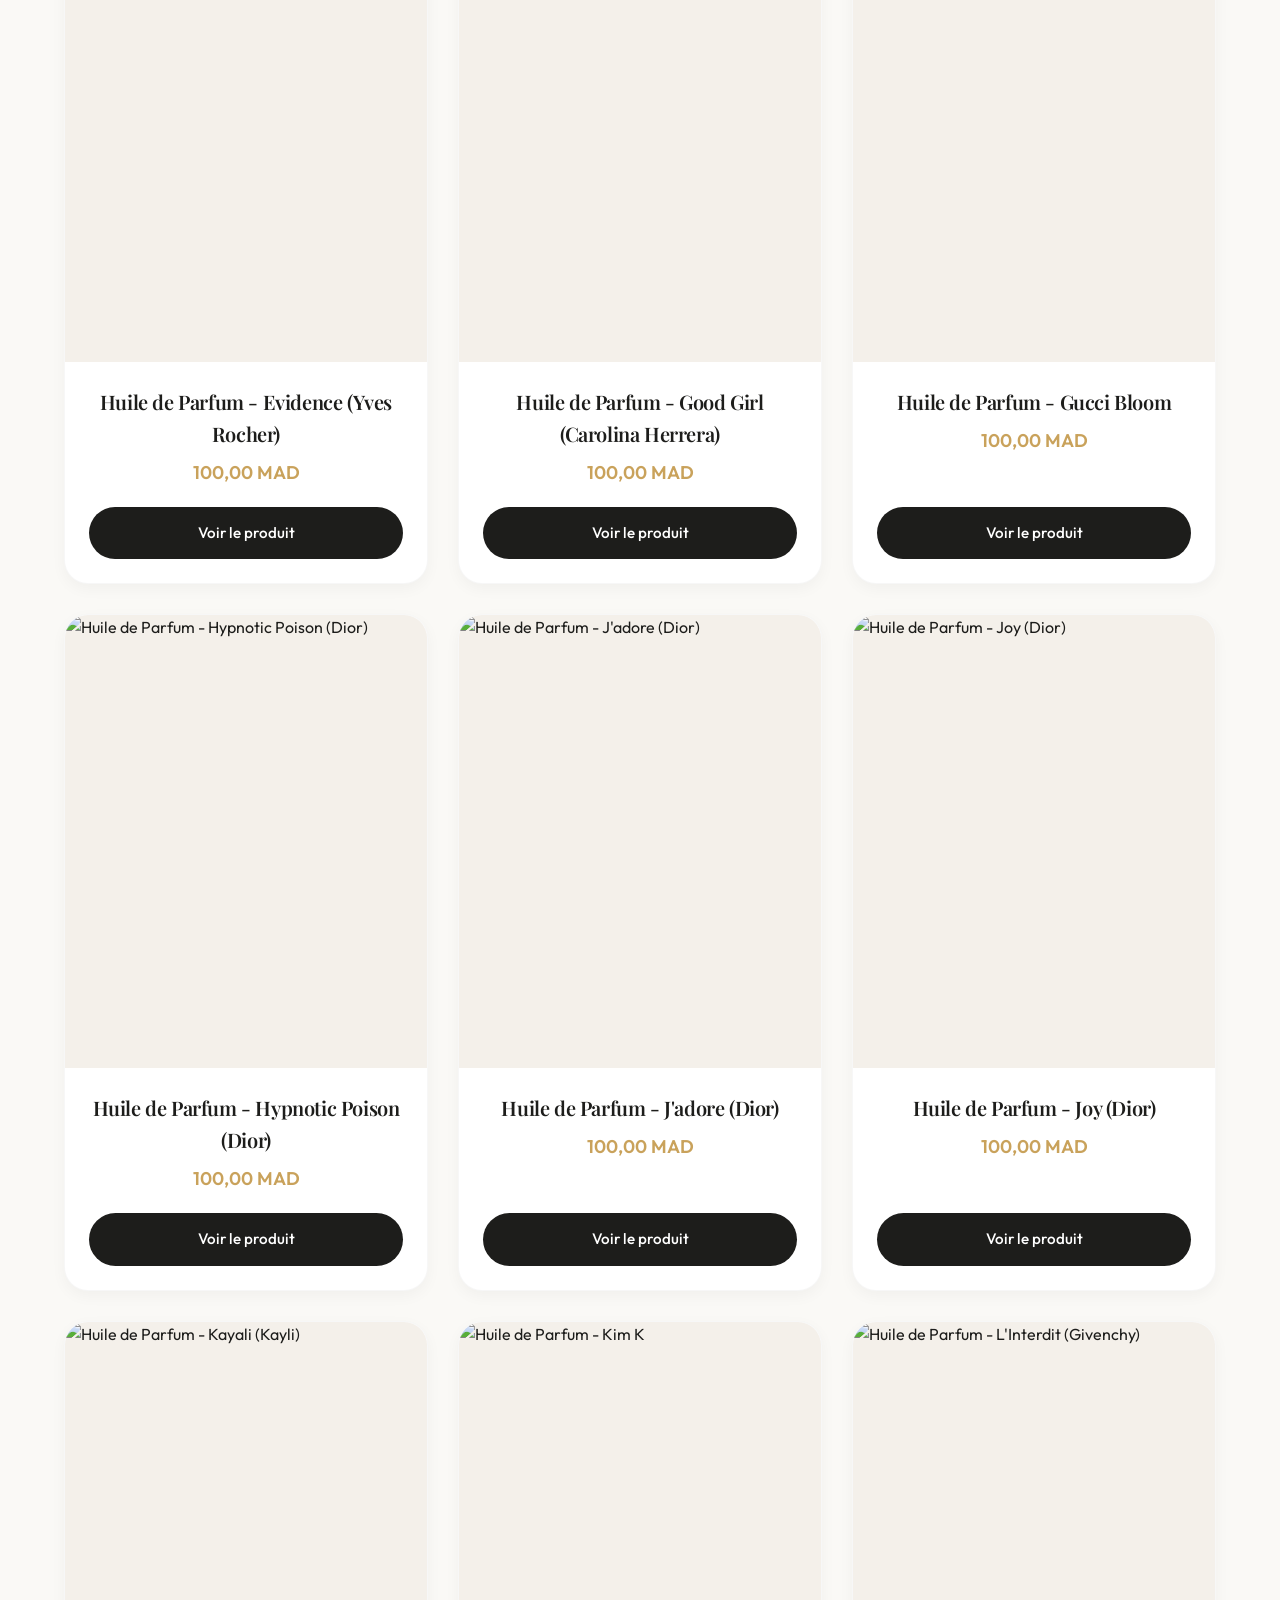
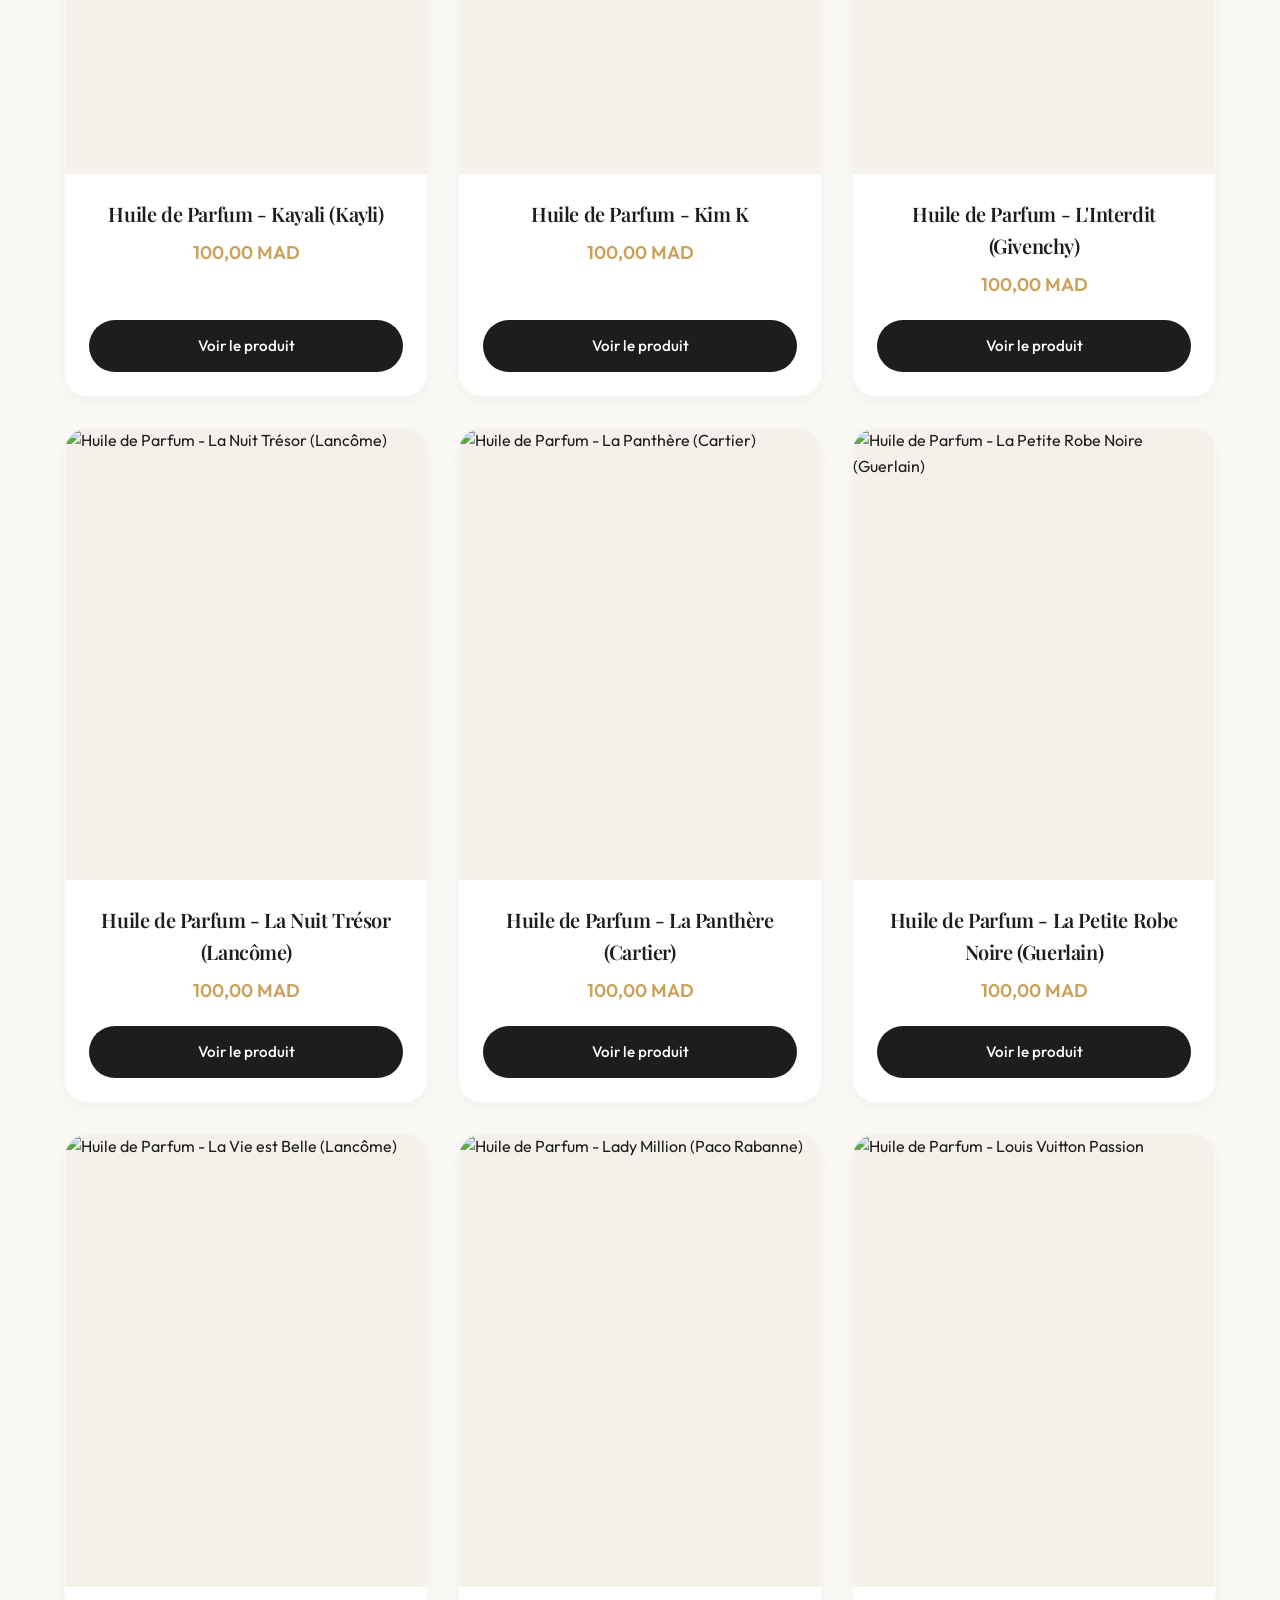
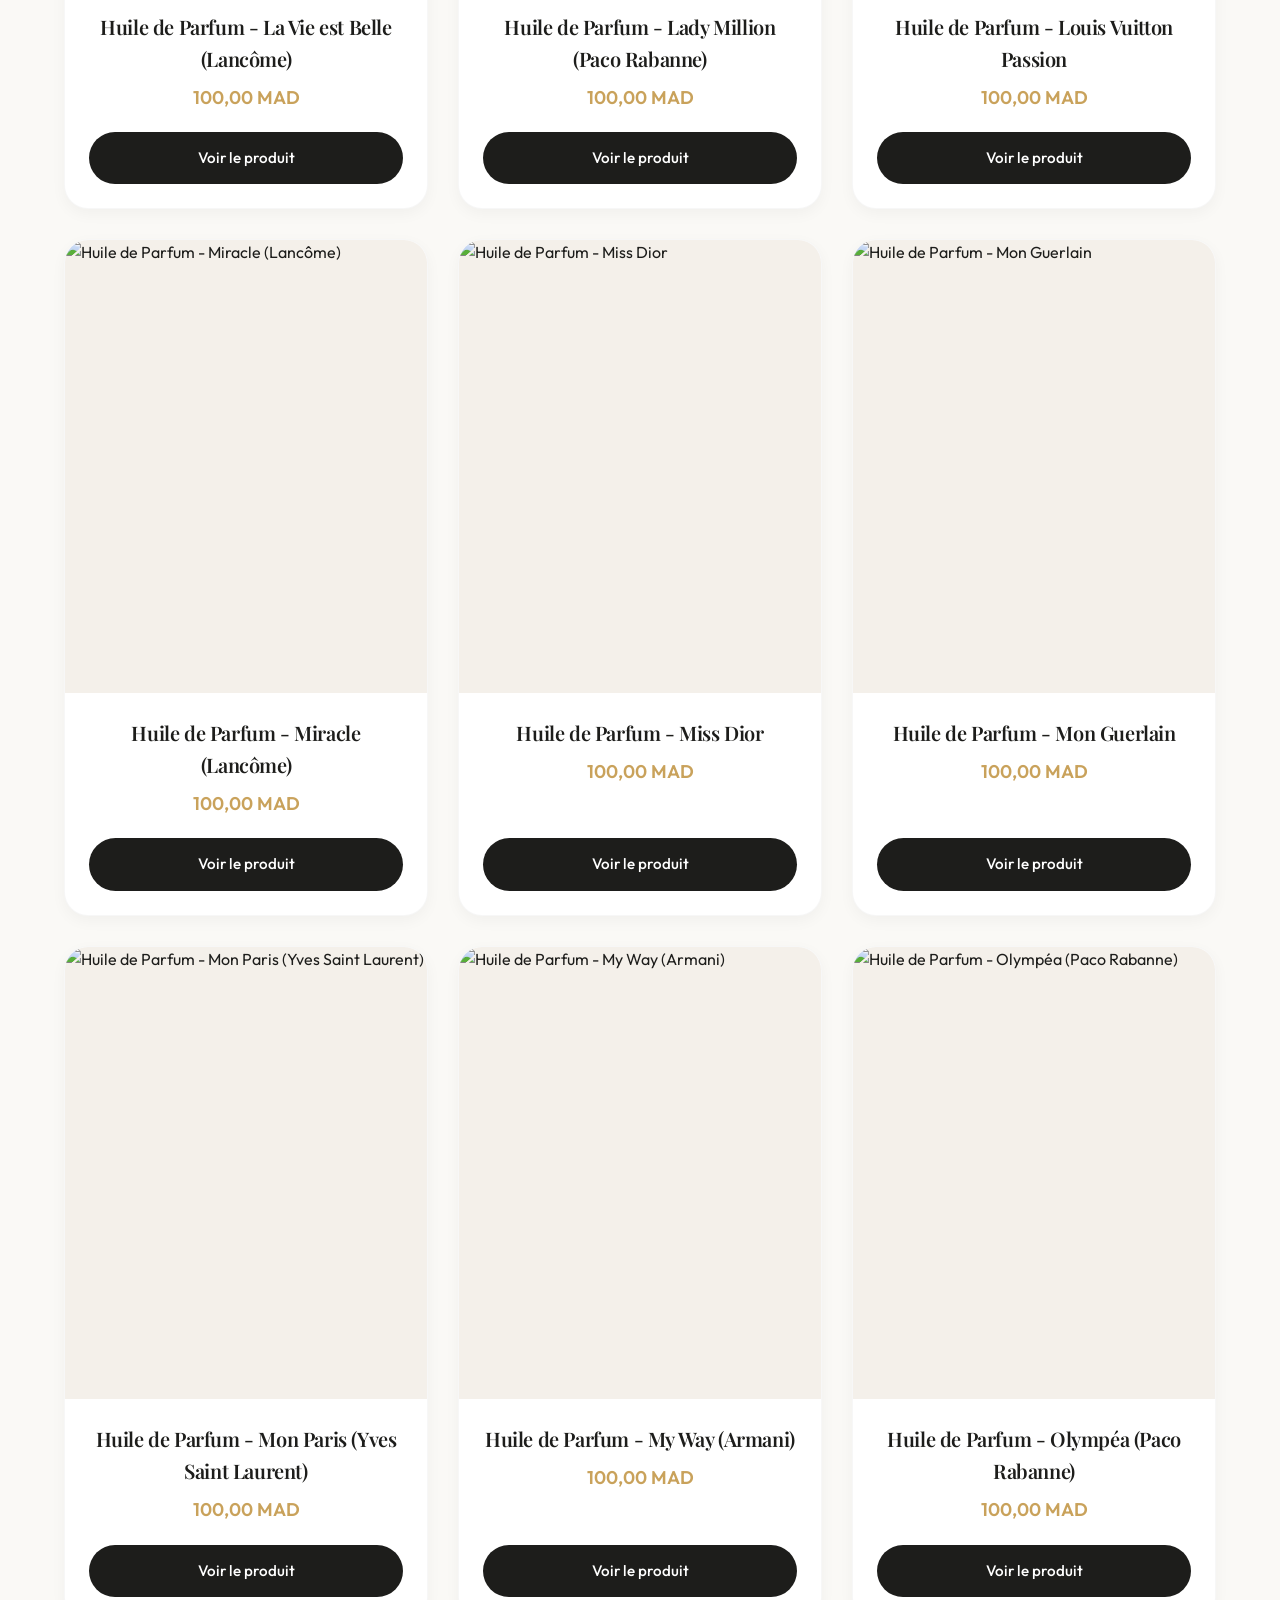
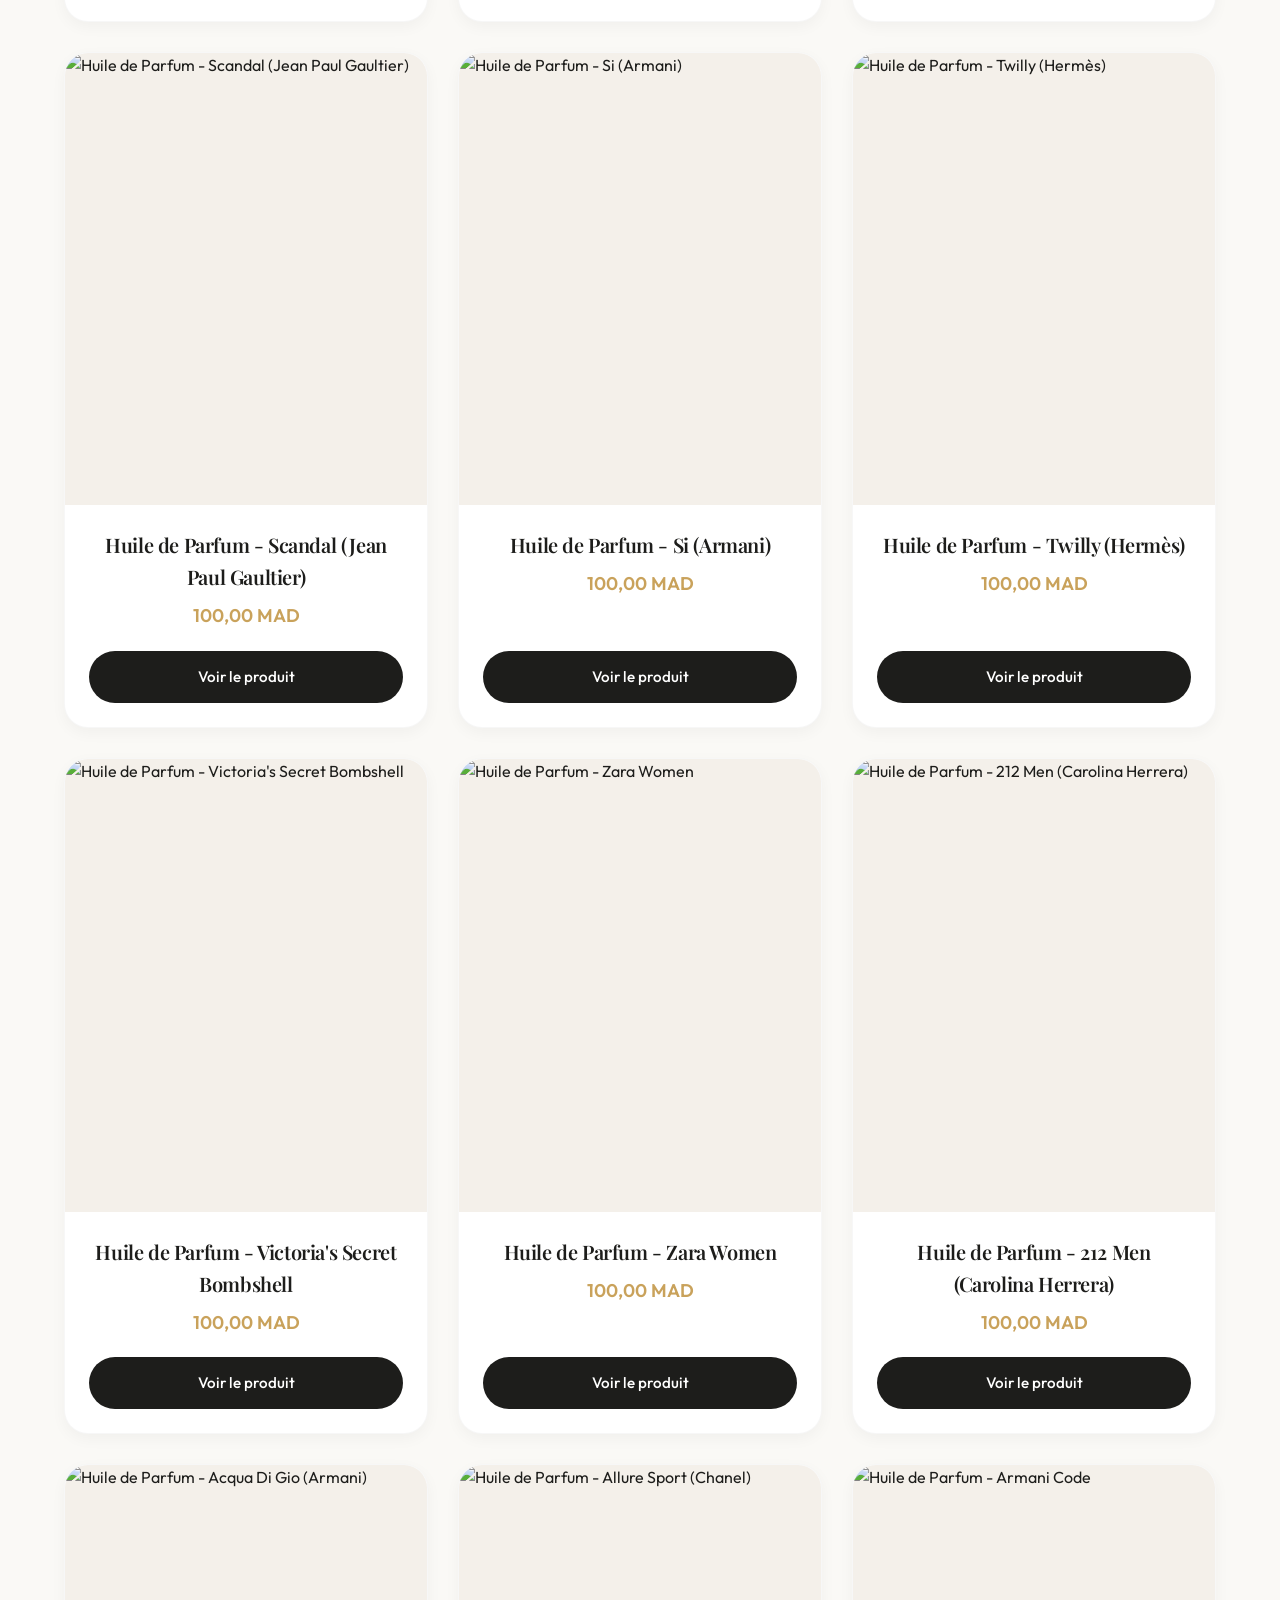
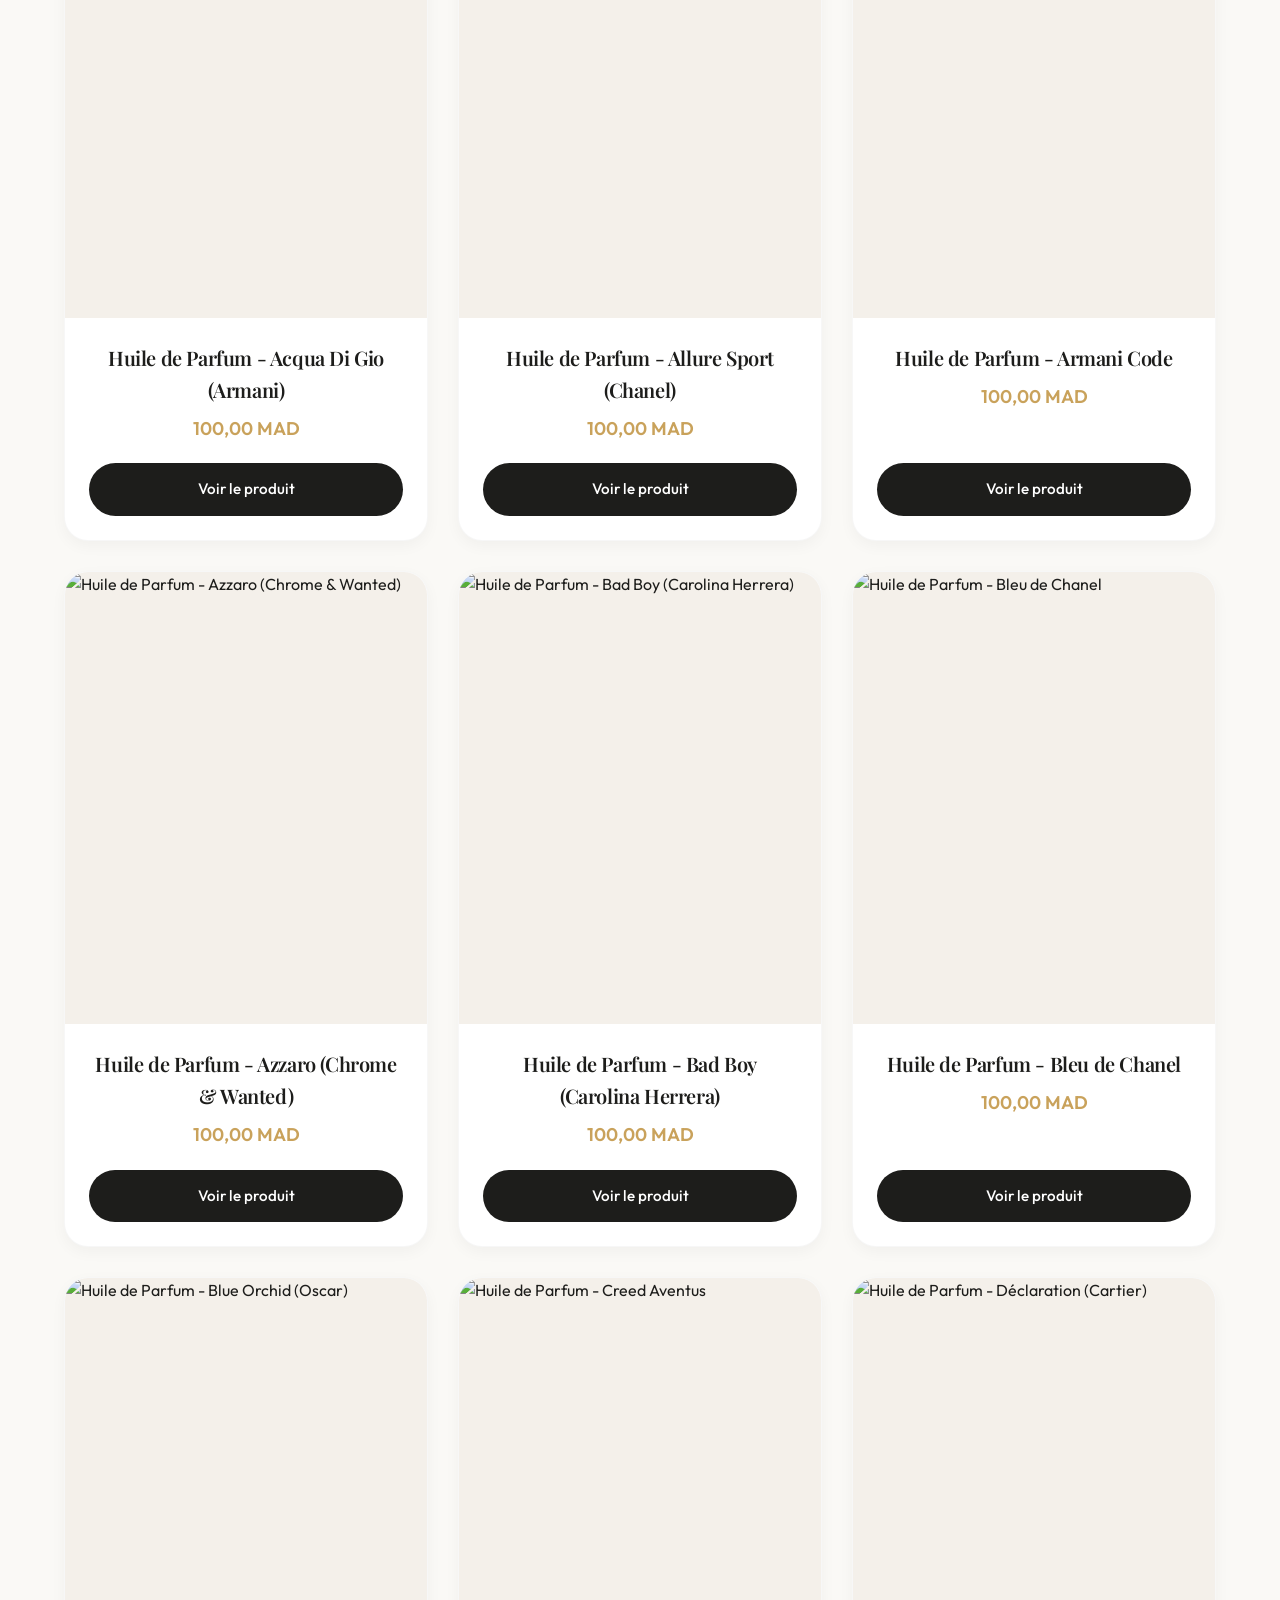
==== commit a88fff1a: "MAJ_1_Produits" ====
--- a/index.html
+++ b/index.html
@@ -14,7 +14,14 @@
             <a href="index.html" class="logo">Morocco Shopper</a>
             <nav class="nav-links">
                 <a href="index.html" class="nav-link active">Accueil</a>
-                <a href="parfums.html" class="nav-link">Parfumerie</a>
+                <div class="nav-dropdown">
+                    <span class="nav-link" style="cursor: pointer;">Catégories ▼</span>
+                    <div class="nav-dropdown-content">
+                        <a href="parfums.html">Parfumerie Orientale</a>
+                        <a href="abayas-jellabas.html">Abayas & Jellabas</a>
+                        <a href="cosmetique.html">Cosmétique Bio</a>
+                    </div>
+                </div>
             </nav>
             <div class="header-actions">
                 <div class="currency-toggles">
@@ -66,7 +73,9 @@
                     <h4 style="font-family:'Outfit',sans-serif; font-weight:600; letter-spacing:0.5px;">Liens Rapides
                     </h4>
                     <a href="index.html">Accueil</a>
-                    <a href="parfums.html">Huile de Parfum & Musc</a>
+                    <a href="parfums.html">Parfumerie Orientale</a>
+                    <a href="abayas-jellabas.html">Abayas & Jellabas</a>
+                    <a href="cosmetique.html">Cosmétique Bio</a>
                     <a href="cart.html">Mon Panier</a>
                 </div>
                 <div class="footer-col">
--- a/assets/css/style.css
+++ b/assets/css/style.css
@@ -129,6 +129,63 @@
   color: var(--primary);
 }
 
+/* Navigation Dropdown */
+.nav-dropdown {
+  position: relative;
+  display: inline-block;
+}
+
+.nav-dropdown-content {
+  display: none;
+  position: absolute;
+  background-color: var(--card-bg);
+  min-width: 220px;
+  box-shadow: var(--shadow-md);
+  border-radius: var(--radius-md);
+  z-index: 1000;
+  top: 100%;
+  left: 50%;
+  transform: translateX(-50%);
+  padding: 10px 0;
+  margin-top: 15px; /* Visual gap */
+  border: 1px solid rgba(201, 162, 91, 0.15);
+}
+
+/* Invisible bridge so mouse doesn't drop hover state */
+.nav-dropdown-content::before {
+  content: '';
+  position: absolute;
+  top: -15px;
+  left: 0;
+  right: 0;
+  height: 15px;
+}
+
+.nav-dropdown-content a {
+  color: var(--text-main);
+  padding: 12px 20px;
+  text-decoration: none;
+  display: block;
+  font-weight: 500;
+  transition: var(--transition);
+  text-align: center;
+}
+
+.nav-dropdown-content a:hover {
+  background-color: rgba(201, 162, 91, 0.05);
+  color: var(--primary);
+}
+
+.nav-dropdown:hover .nav-dropdown-content {
+  display: block;
+  animation: fadeIn 0.3s ease;
+}
+
+@keyframes fadeIn {
+  from { opacity: 0; transform: translate(-50%, 10px); }
+  to { opacity: 1; transform: translate(-50%, 0); }
+}
+
 .cart-icon {
   position: relative;
   display: flex;
@@ -201,18 +258,36 @@
   border-radius: 2px;
 }
 
-/* Mobile Header */
-@media (max-width: 640px) {
+/* Mobile Header & Responsive Nav */
+@media (max-width: 850px) {
   .header-inner {
     flex-wrap: wrap;
     justify-content: space-between;
+    gap: 15px;
   }
   .nav-links {
     order: 3;
     width: 100%;
     justify-content: center;
-    margin-top: 20px;
-    gap: 20px;
+    margin-top: 10px;
+    gap: 15px;
+    flex-wrap: wrap;
+  }
+  .nav-link {
+    font-size: 0.95rem;
+  }
+}
+
+@media (max-width: 480px) {
+  .logo {
+    font-size: 1.3rem;
+  }
+  .header-actions {
+    gap: 10px;
+  }
+  .curr-btn {
+    padding: 5px 8px;
+    font-size: 0.8rem;
   }
 }
 
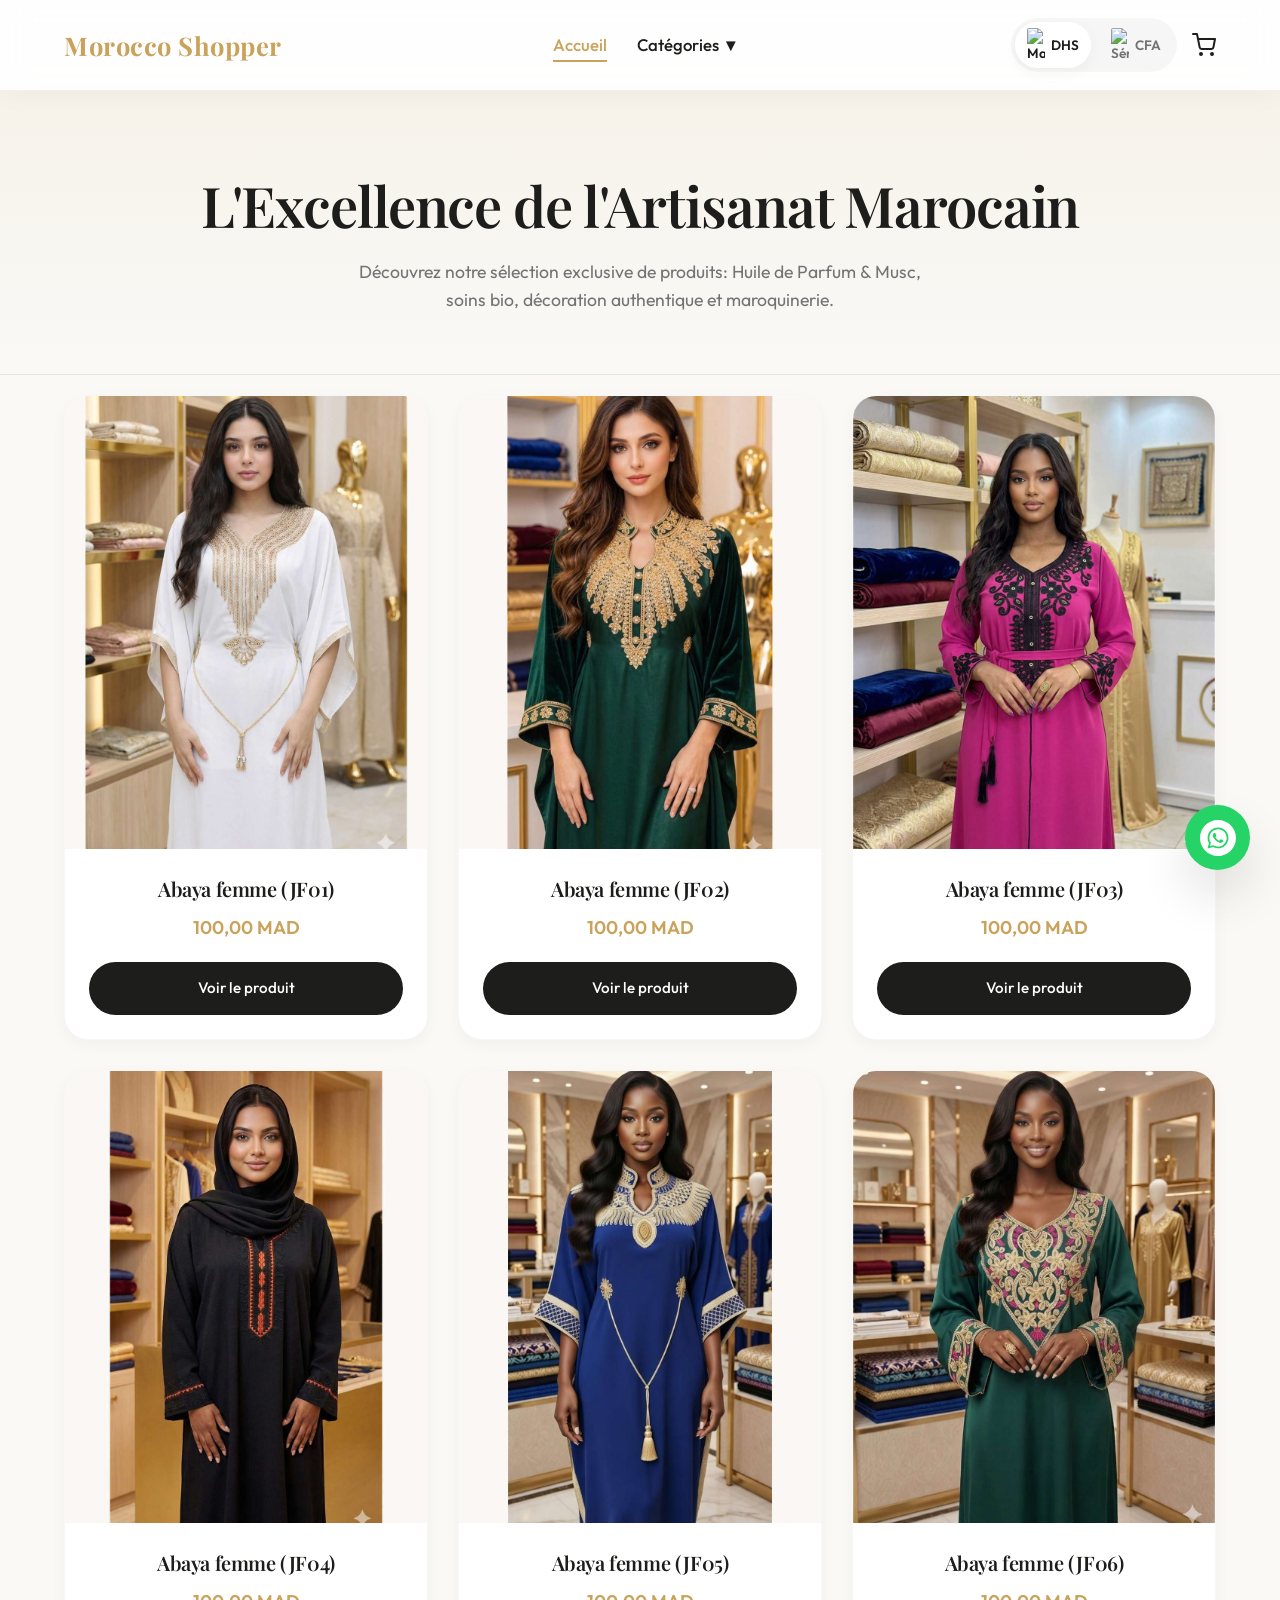
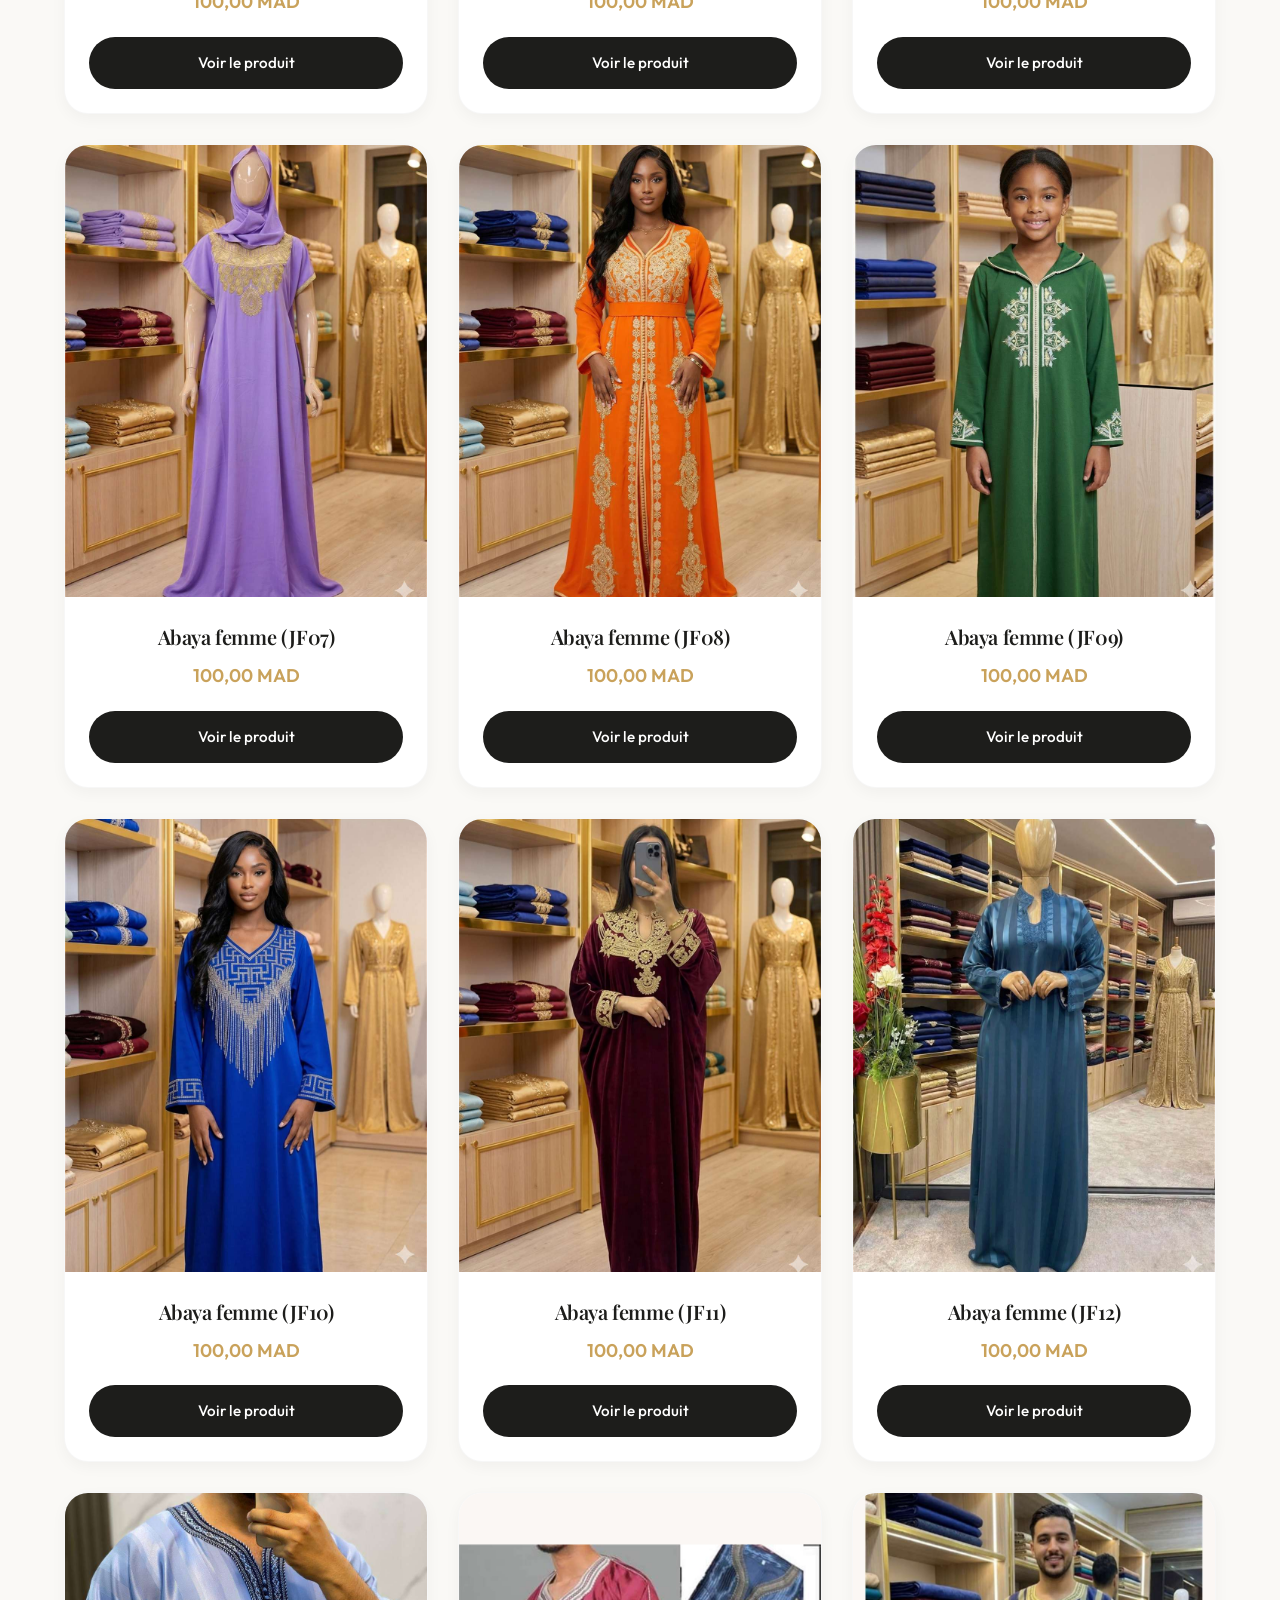
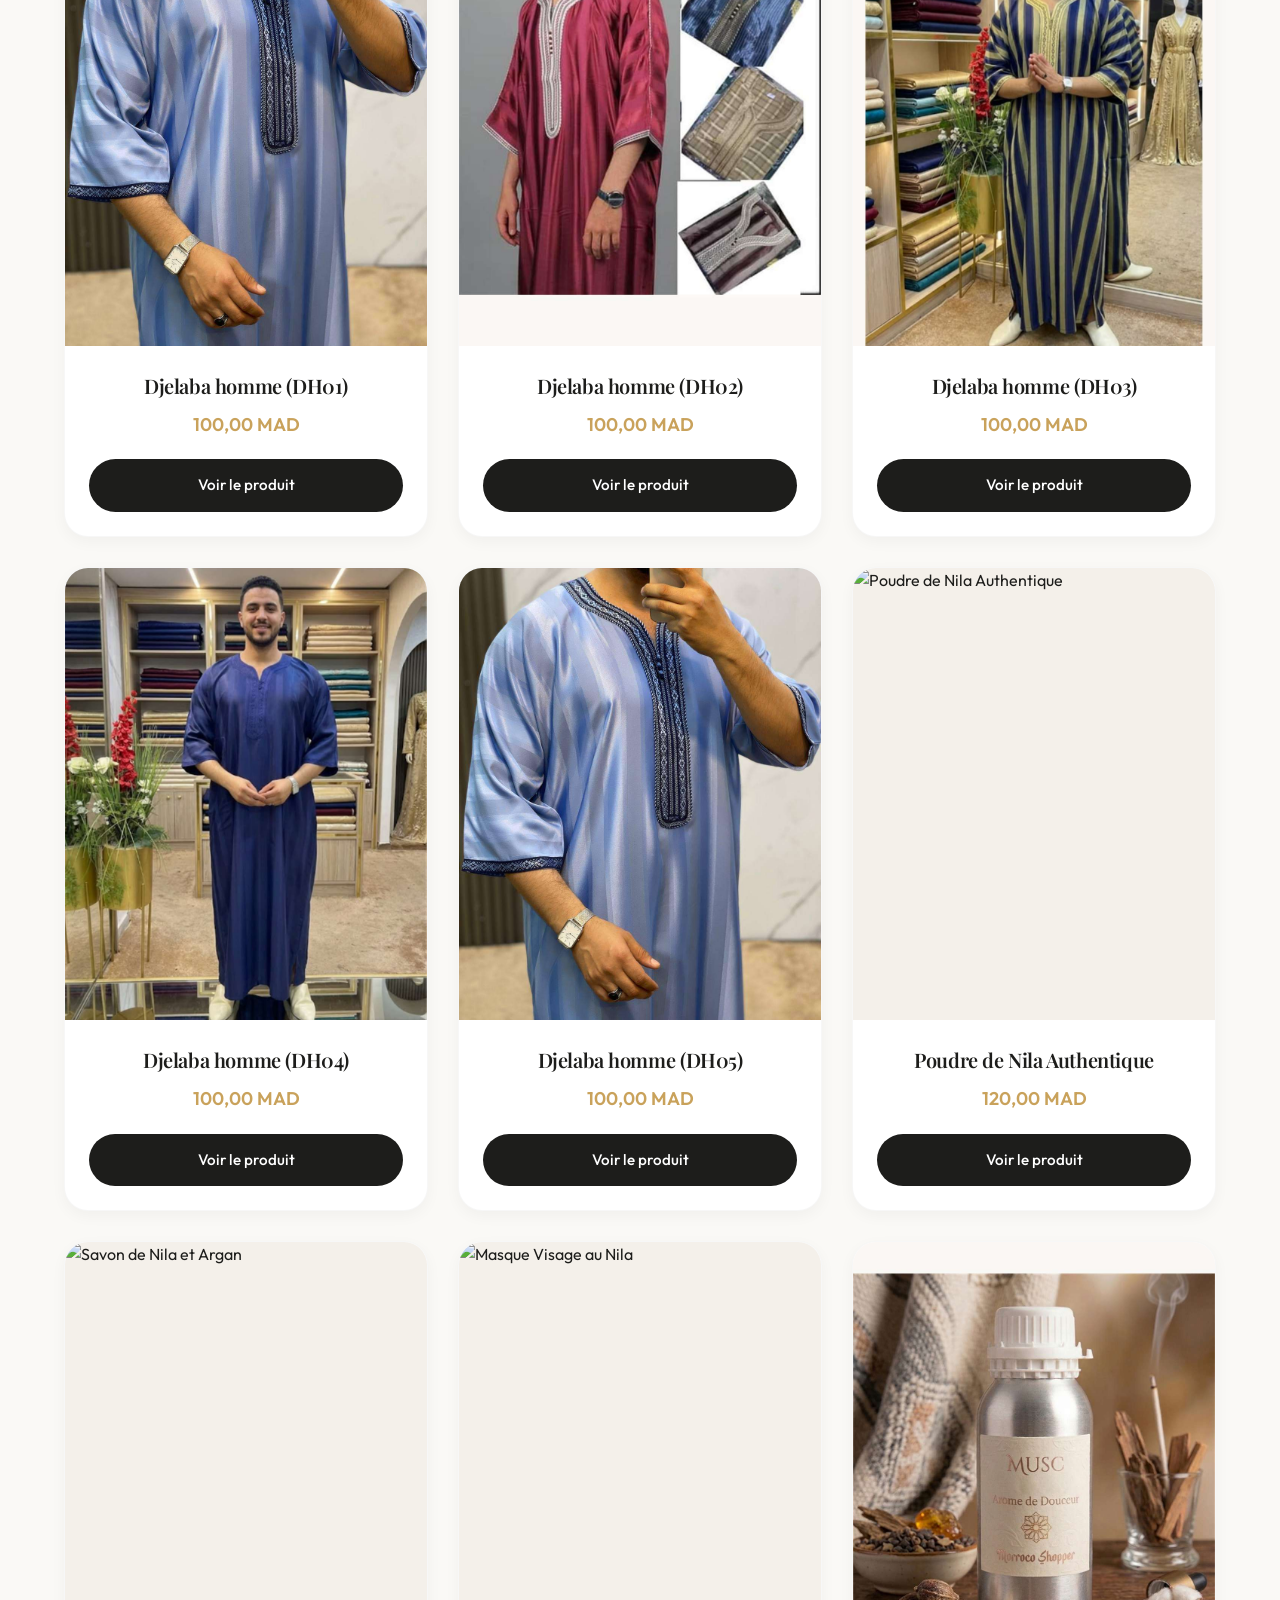
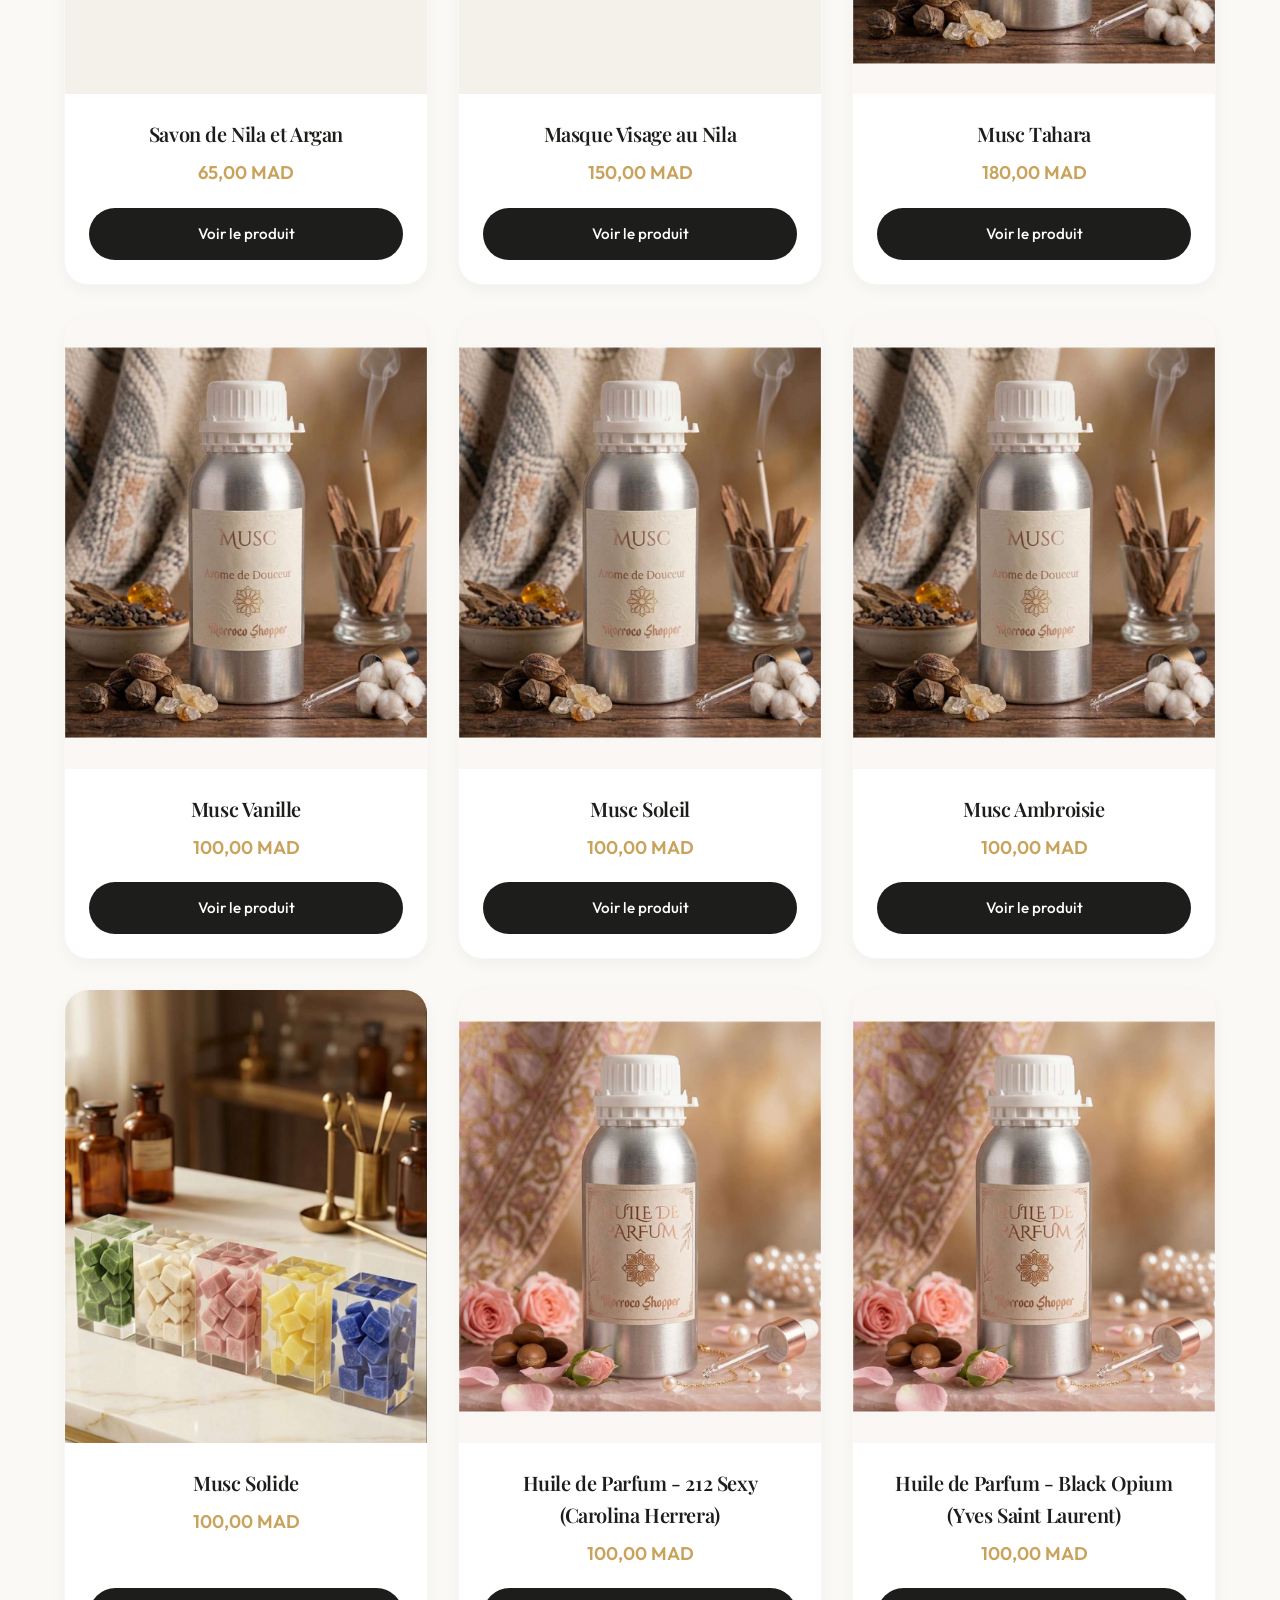
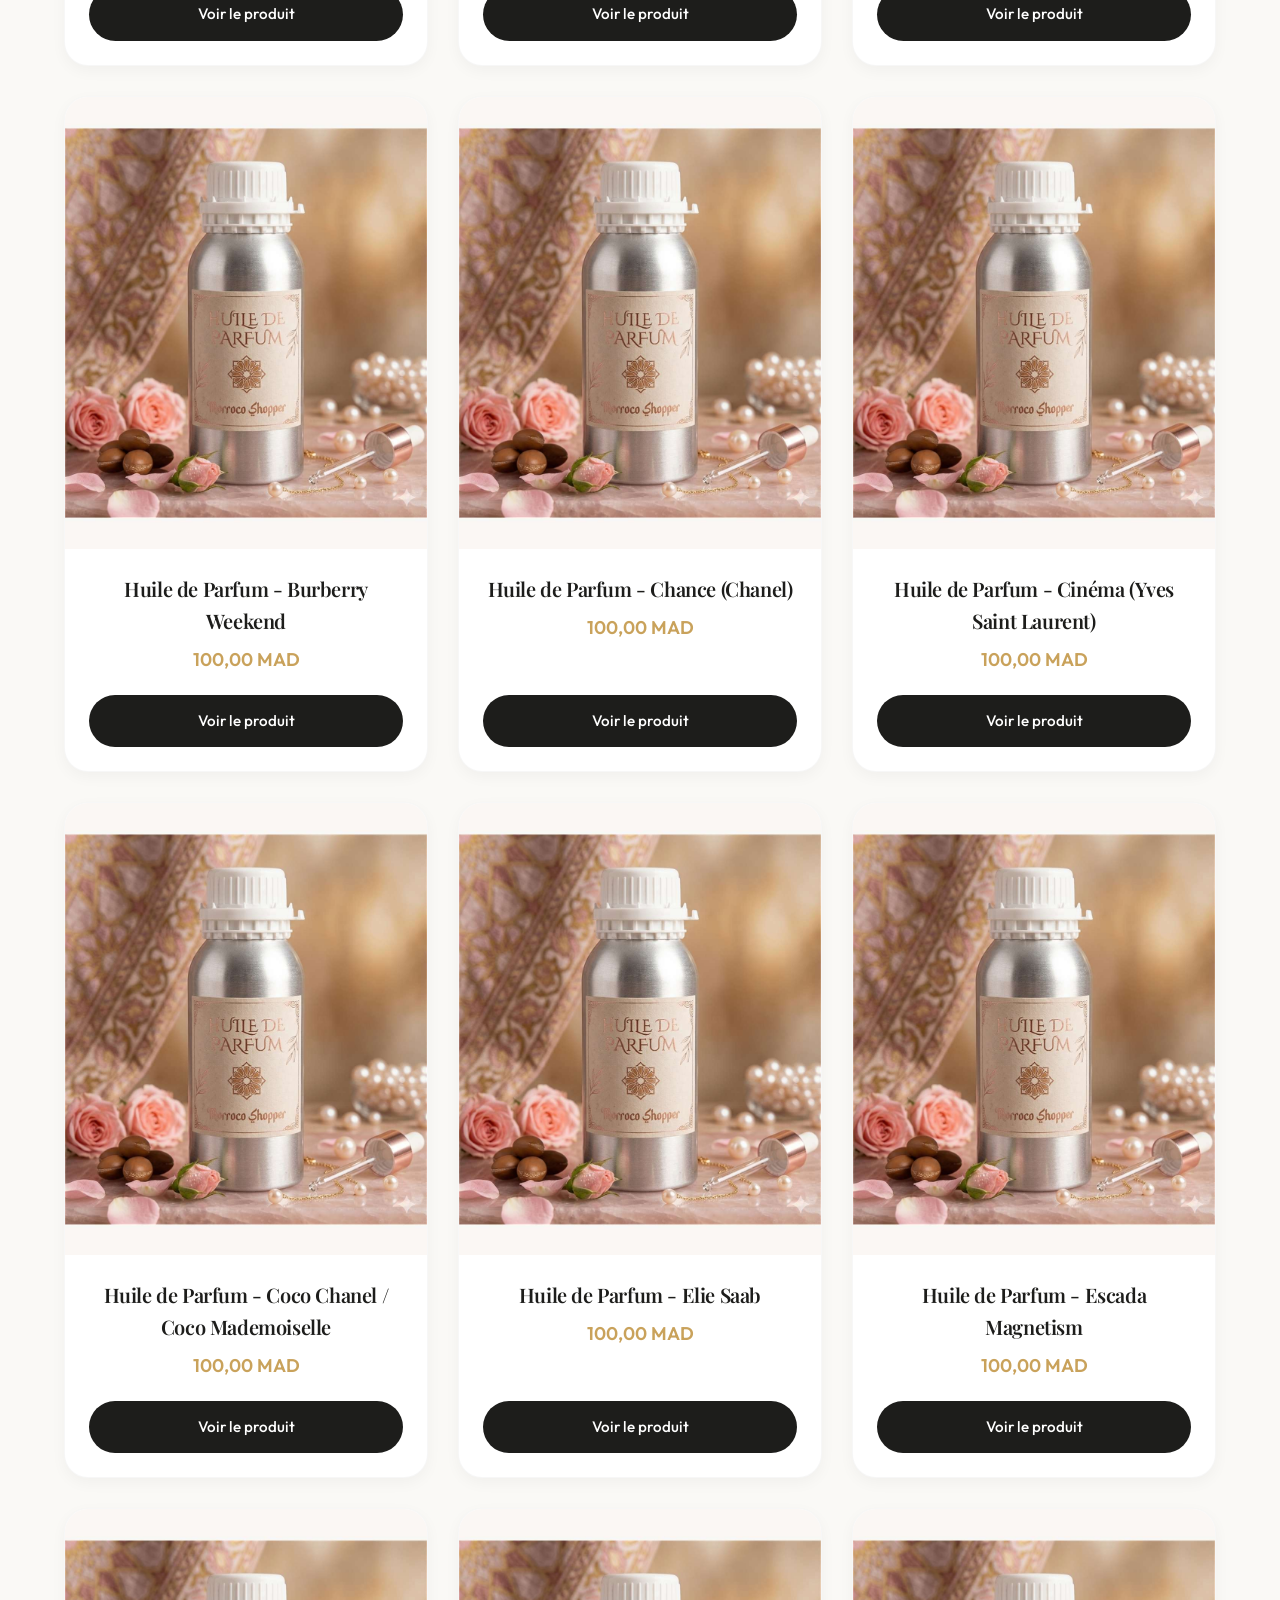
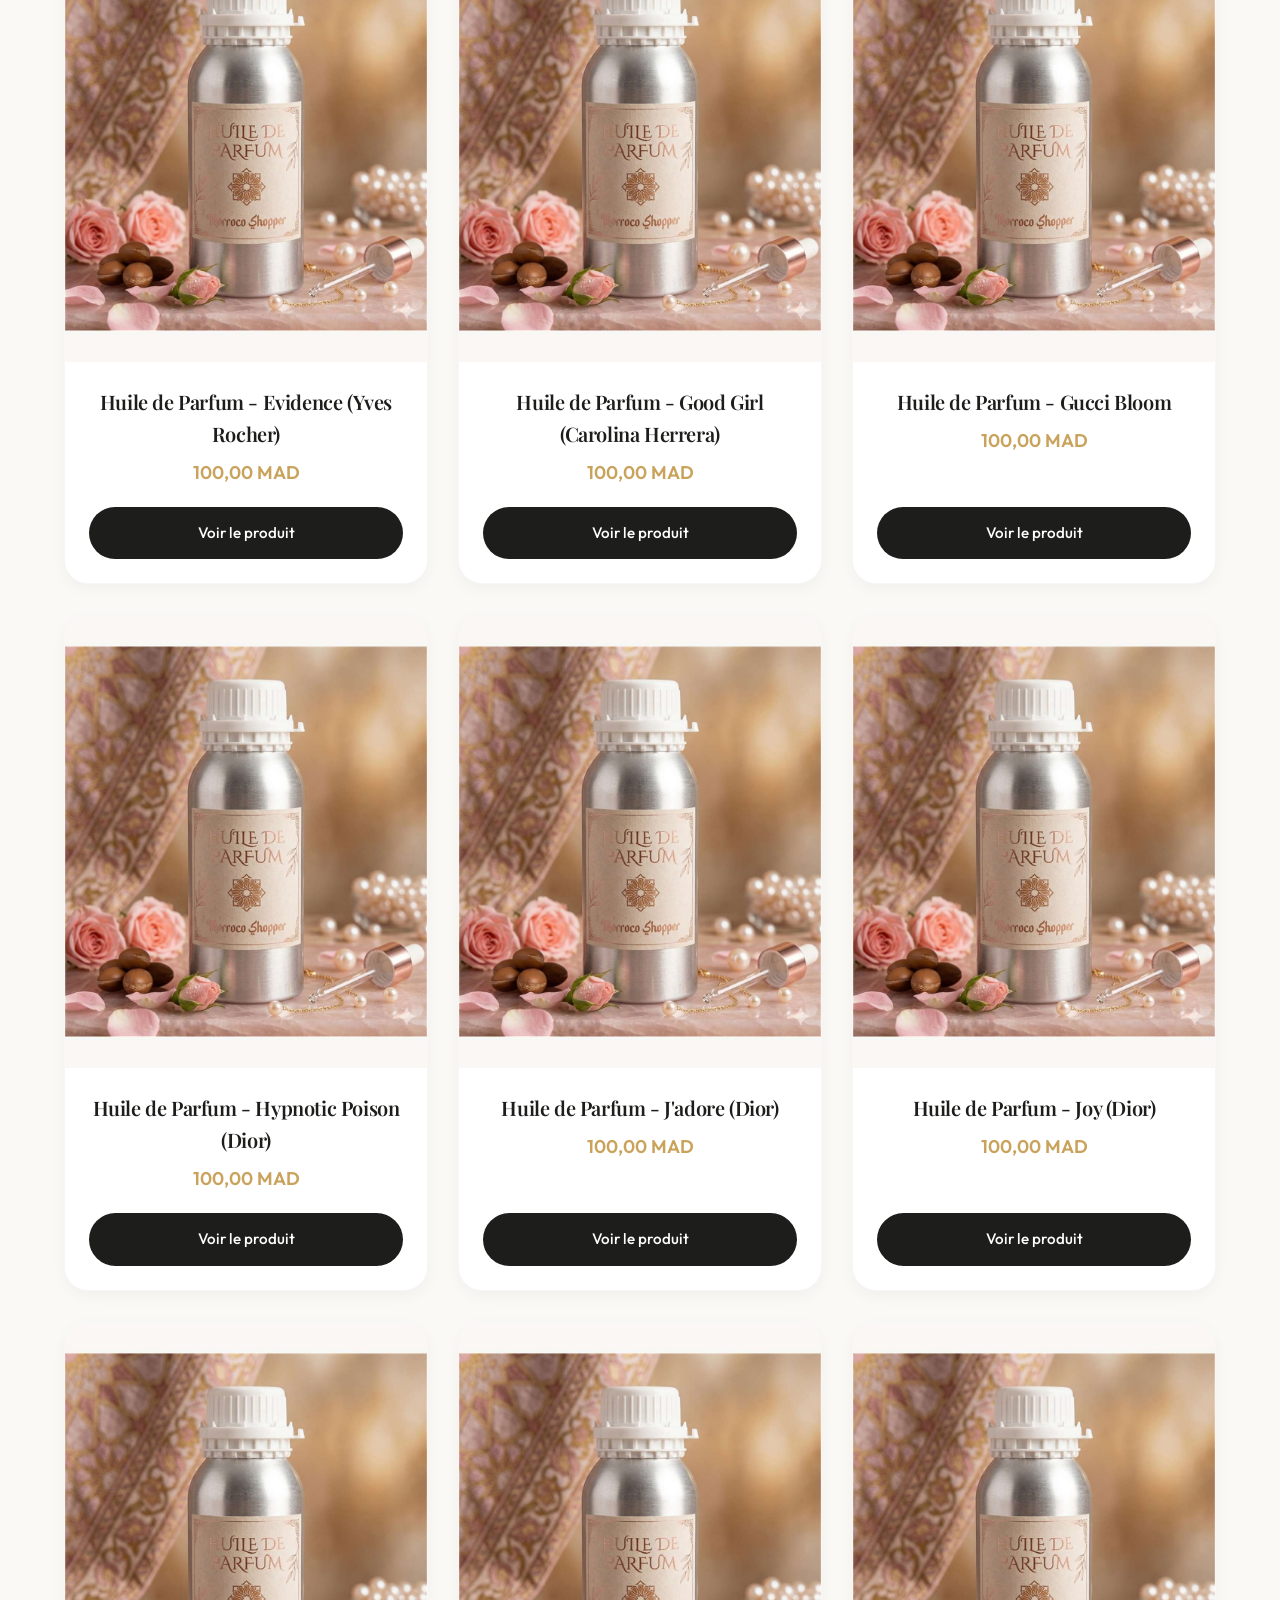
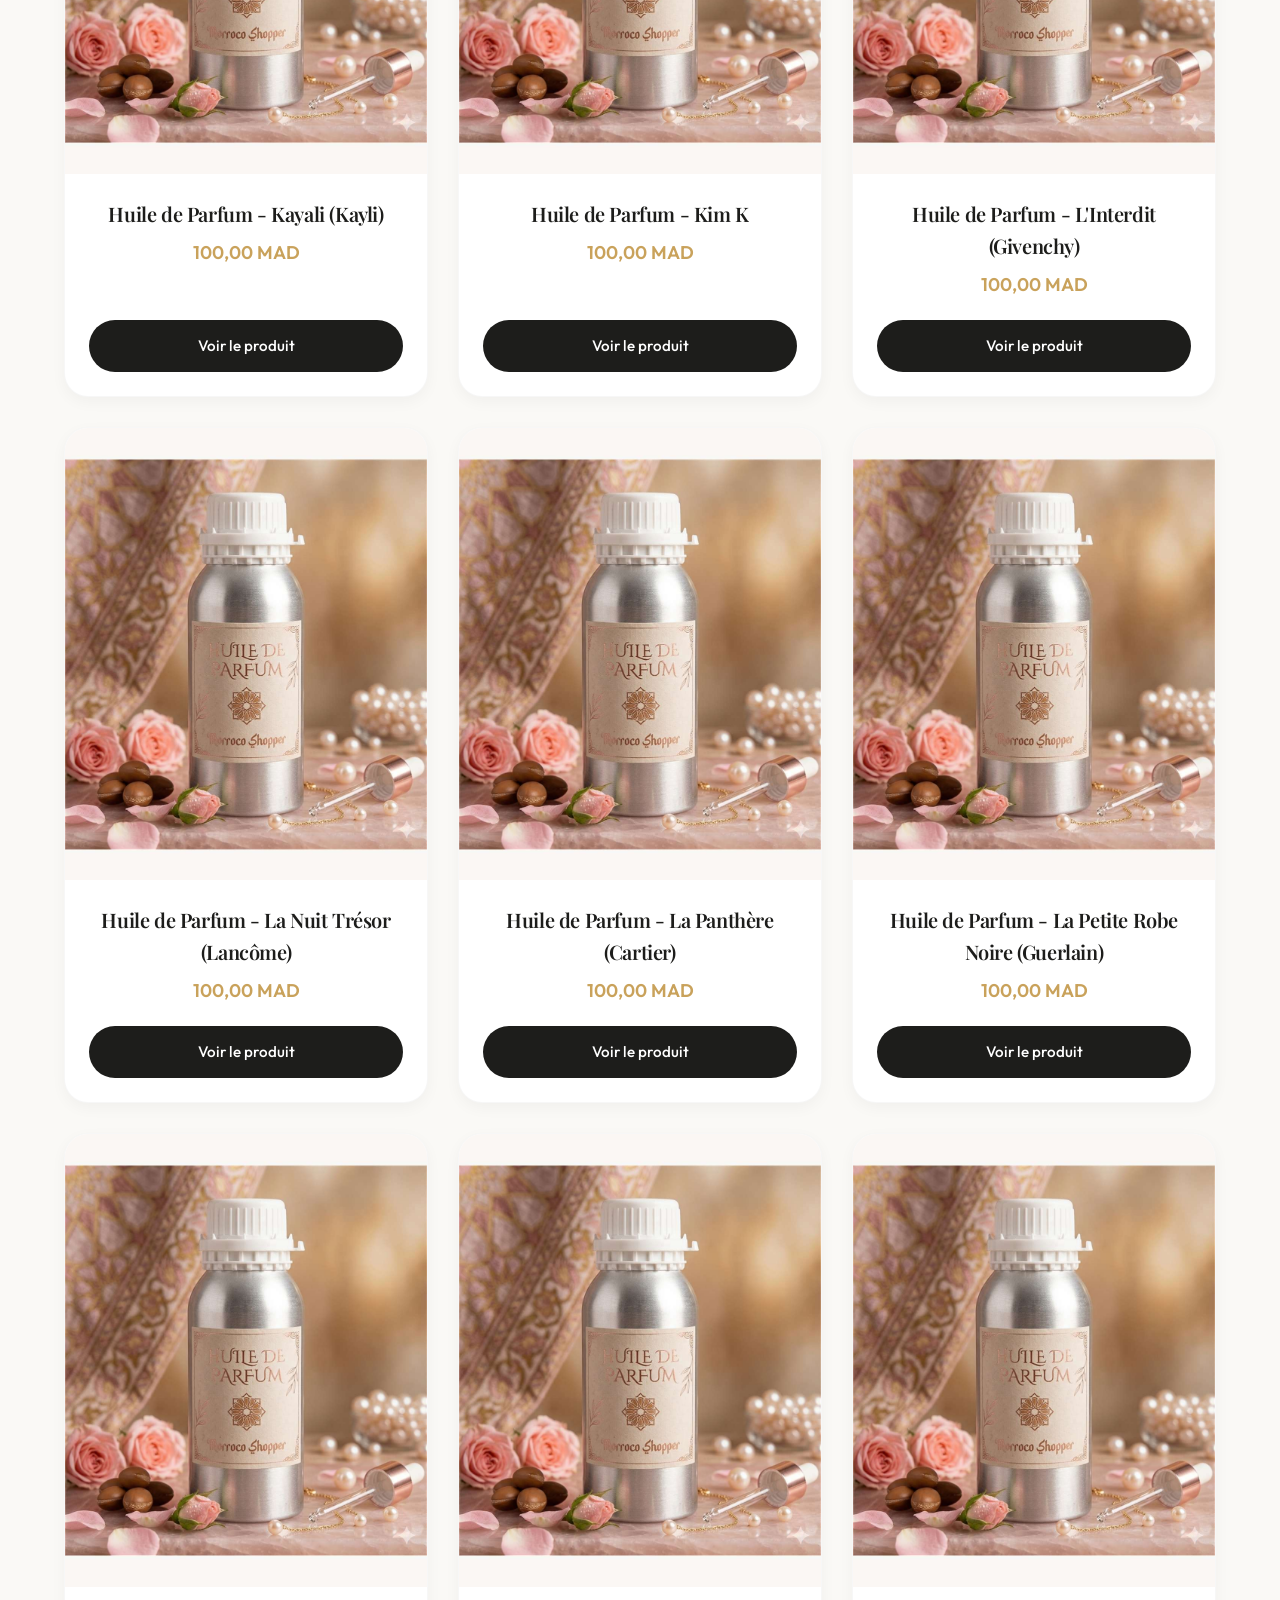
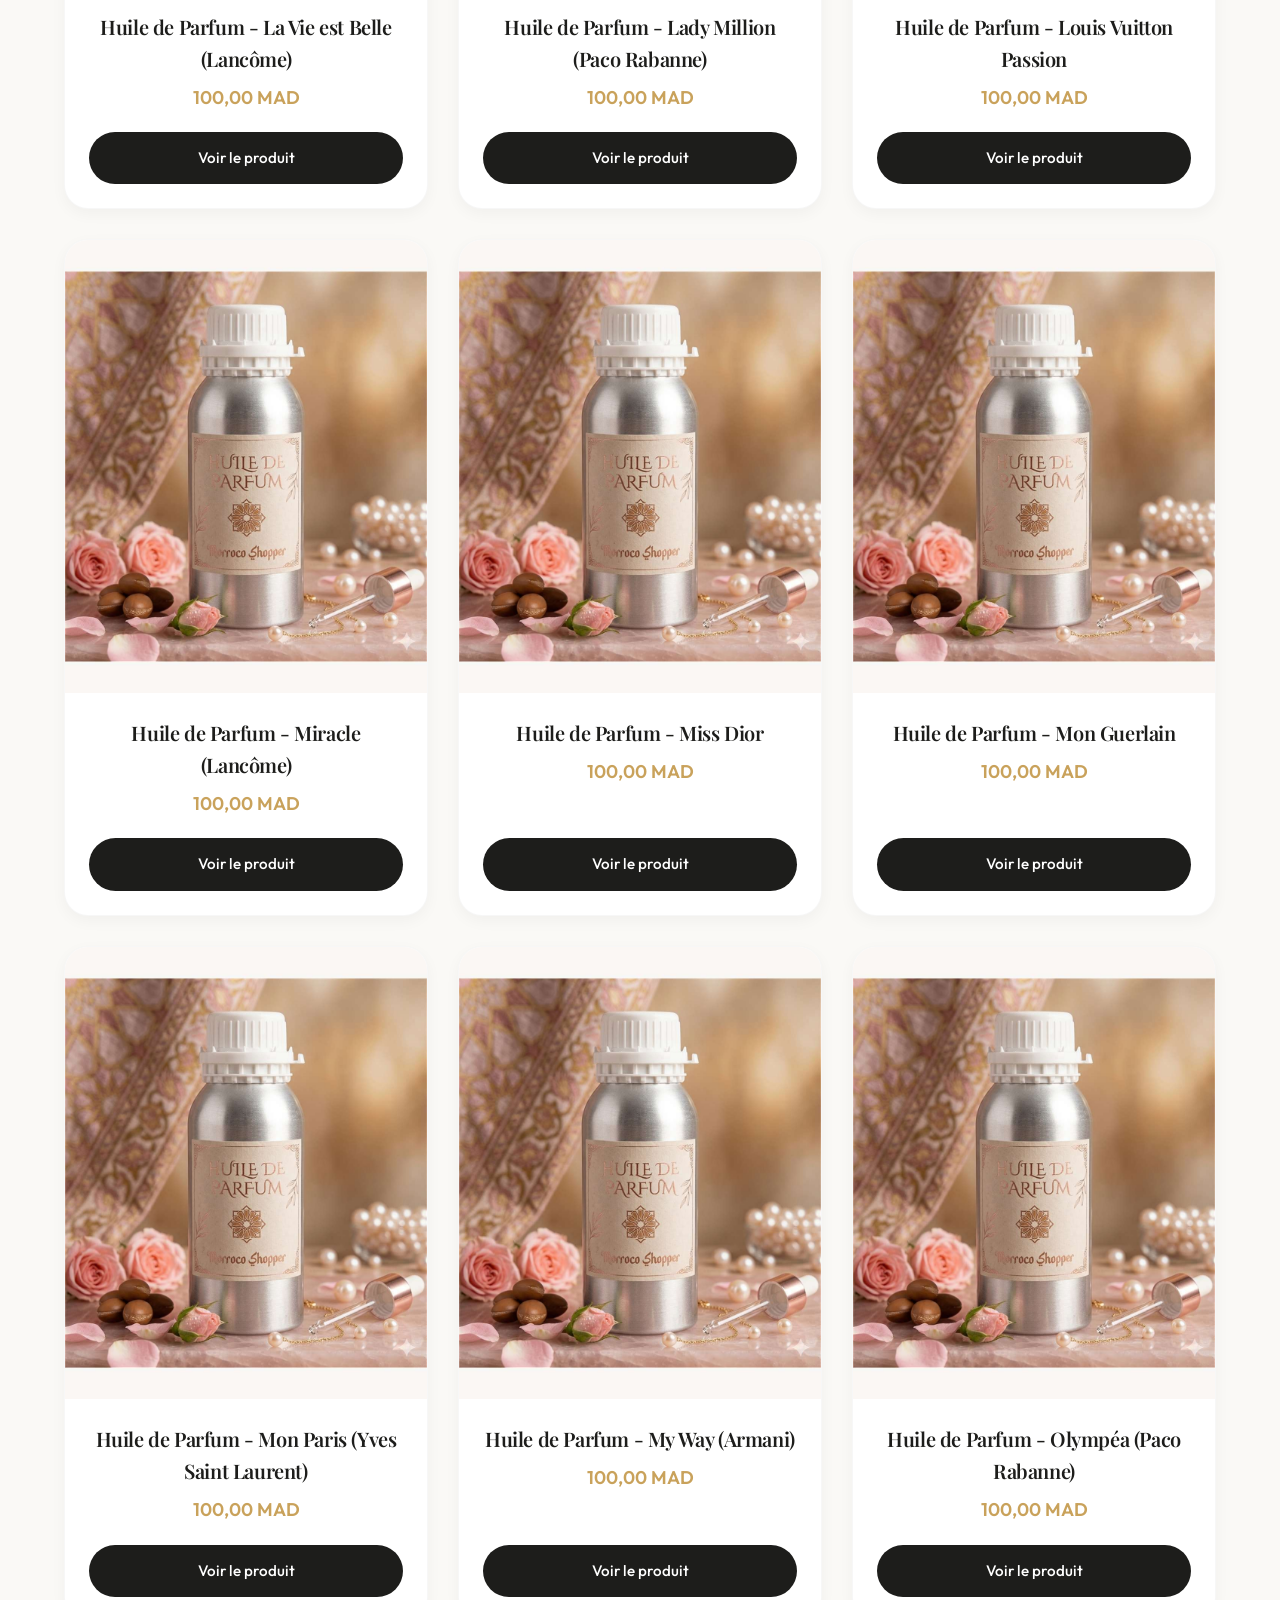
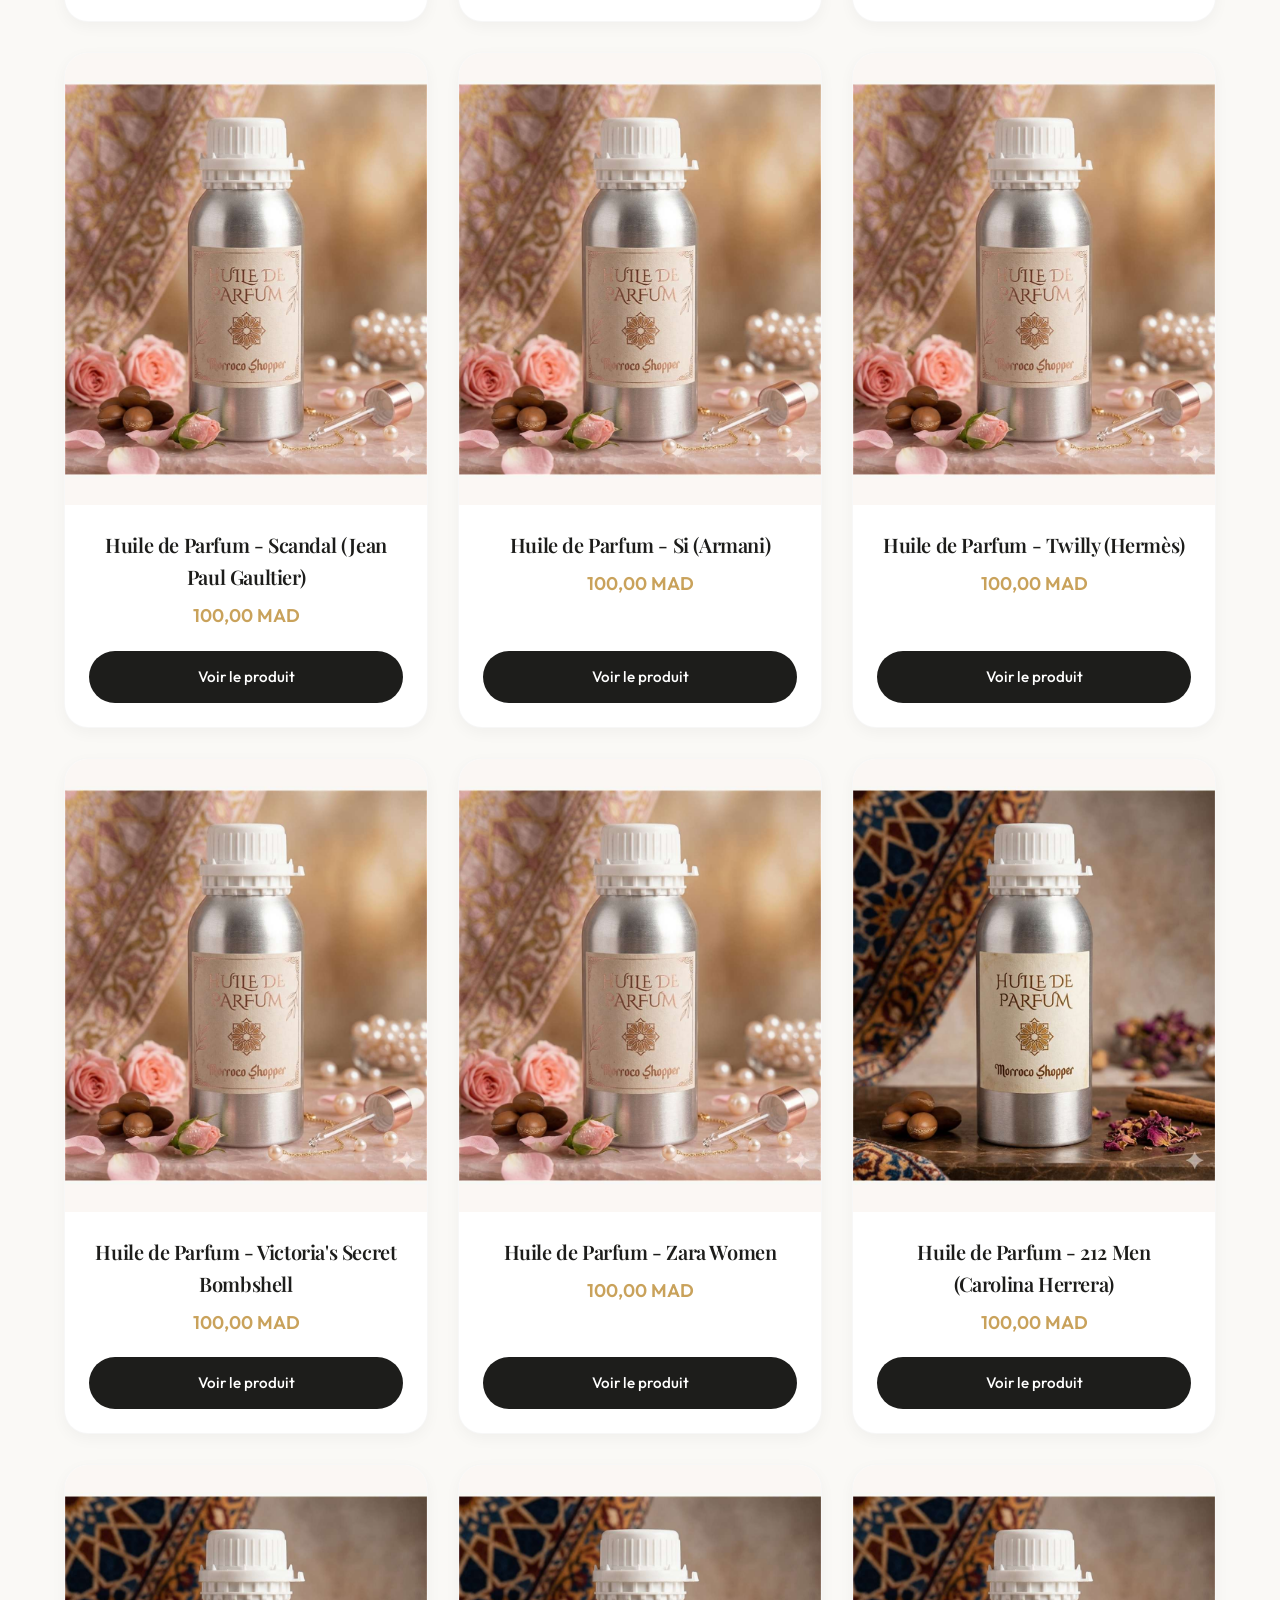
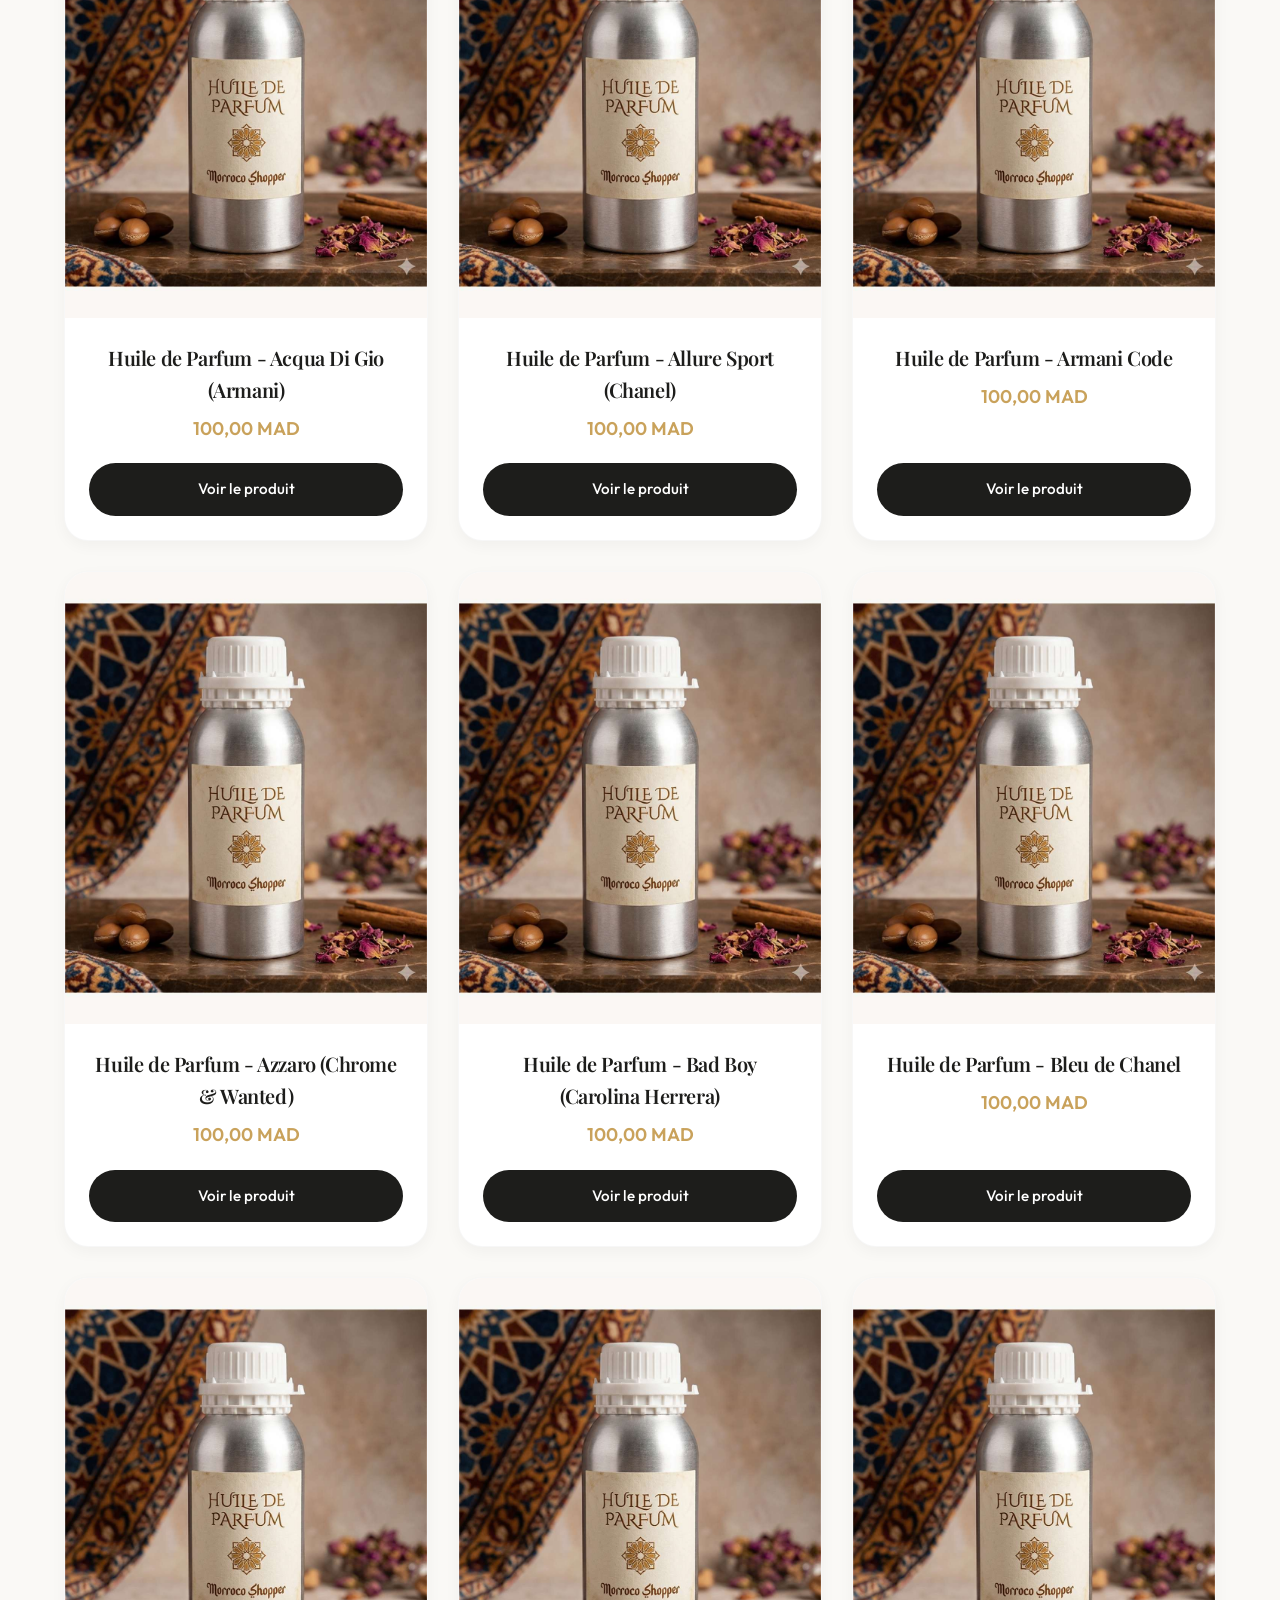
==== commit 70872381: "MAJ_9" ====
--- a/index.html
+++ b/index.html
@@ -17,7 +17,7 @@
                 <div class="nav-dropdown">
                     <span class="nav-link" style="cursor: pointer;">Catégories ▼</span>
                     <div class="nav-dropdown-content">
-                        <a href="parfums.html">Parfumerie Orientale</a>
+                        <a href="parfums.html">Parfumerie & Musc</a>
                         <a href="abayas-jellabas.html">Abayas & Jellabas</a>
                         <a href="cosmetique.html">Cosmétique Bio</a>
                     </div>
@@ -33,7 +33,8 @@
                     </button>
                 </div>
                 <a href="cart.html" class="cart-icon">
-                    <svg xmlns="http://www.w3.org/2000/svg" width="24" height="24" viewBox="0 0 24 24" fill="none" stroke="currentColor" stroke-width="2" stroke-linecap="round" stroke-linejoin="round">
+                    <svg xmlns="http://www.w3.org/2000/svg" width="24" height="24" viewBox="0 0 24 24" fill="none"
+                        stroke="currentColor" stroke-width="2" stroke-linecap="round" stroke-linejoin="round">
                         <circle cx="9" cy="21" r="1"></circle>
                         <circle cx="20" cy="21" r="1"></circle>
                         <path d="M1 1h4l2.68 13.39a2 2 0 0 0 2 1.61h9.72a2 2 0 0 0 2-1.61L23 6H6"></path>
@@ -73,7 +74,7 @@
                     <h4 style="font-family:'Outfit',sans-serif; font-weight:600; letter-spacing:0.5px;">Liens Rapides
                     </h4>
                     <a href="index.html">Accueil</a>
-                    <a href="parfums.html">Parfumerie Orientale</a>
+                    <a href="parfums.html">Parfumerie & Musc</a>
                     <a href="abayas-jellabas.html">Abayas & Jellabas</a>
                     <a href="cosmetique.html">Cosmétique Bio</a>
                     <a href="cart.html">Mon Panier</a>
--- a/assets/css/style.css
+++ b/assets/css/style.css
@@ -176,7 +176,8 @@
   color: var(--primary);
 }
 
-.nav-dropdown:hover .nav-dropdown-content {
+.nav-dropdown:hover .nav-dropdown-content,
+.nav-dropdown.active .nav-dropdown-content {
   display: block;
   animation: fadeIn 0.3s ease;
 }
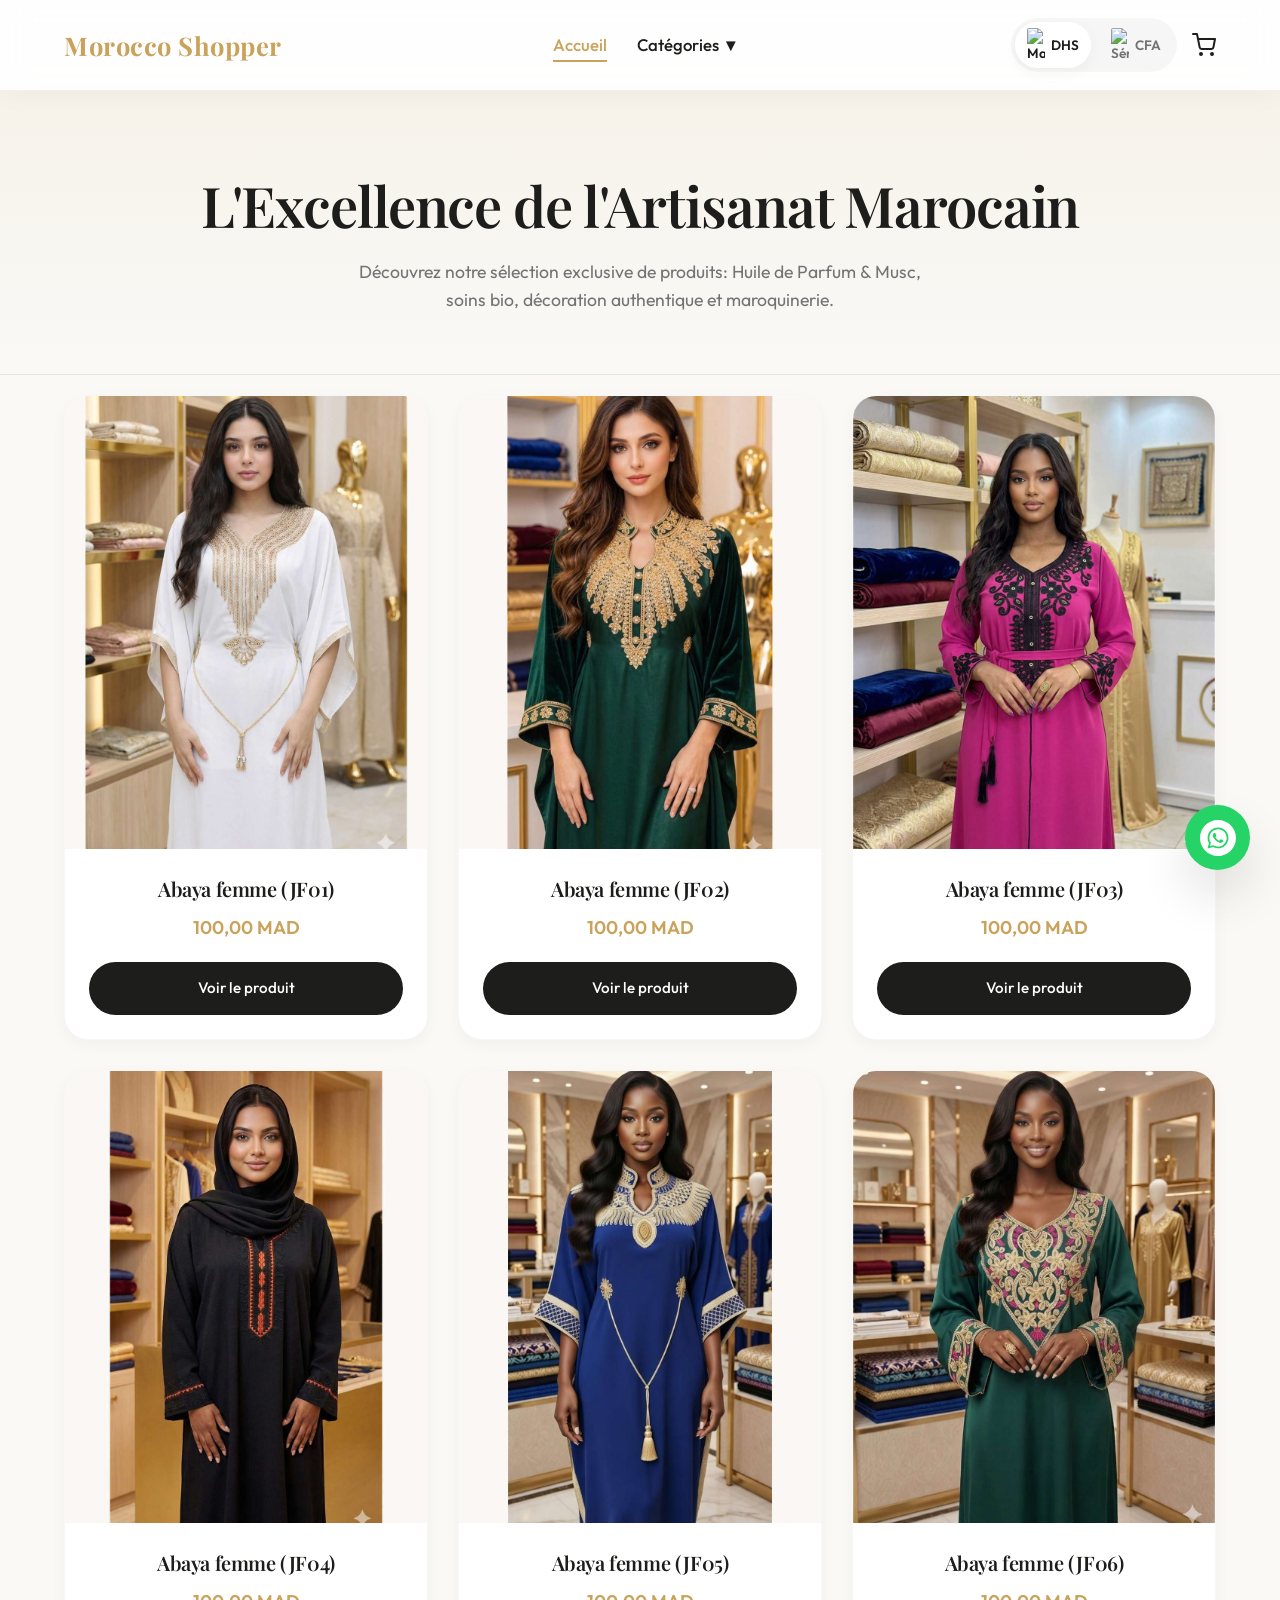
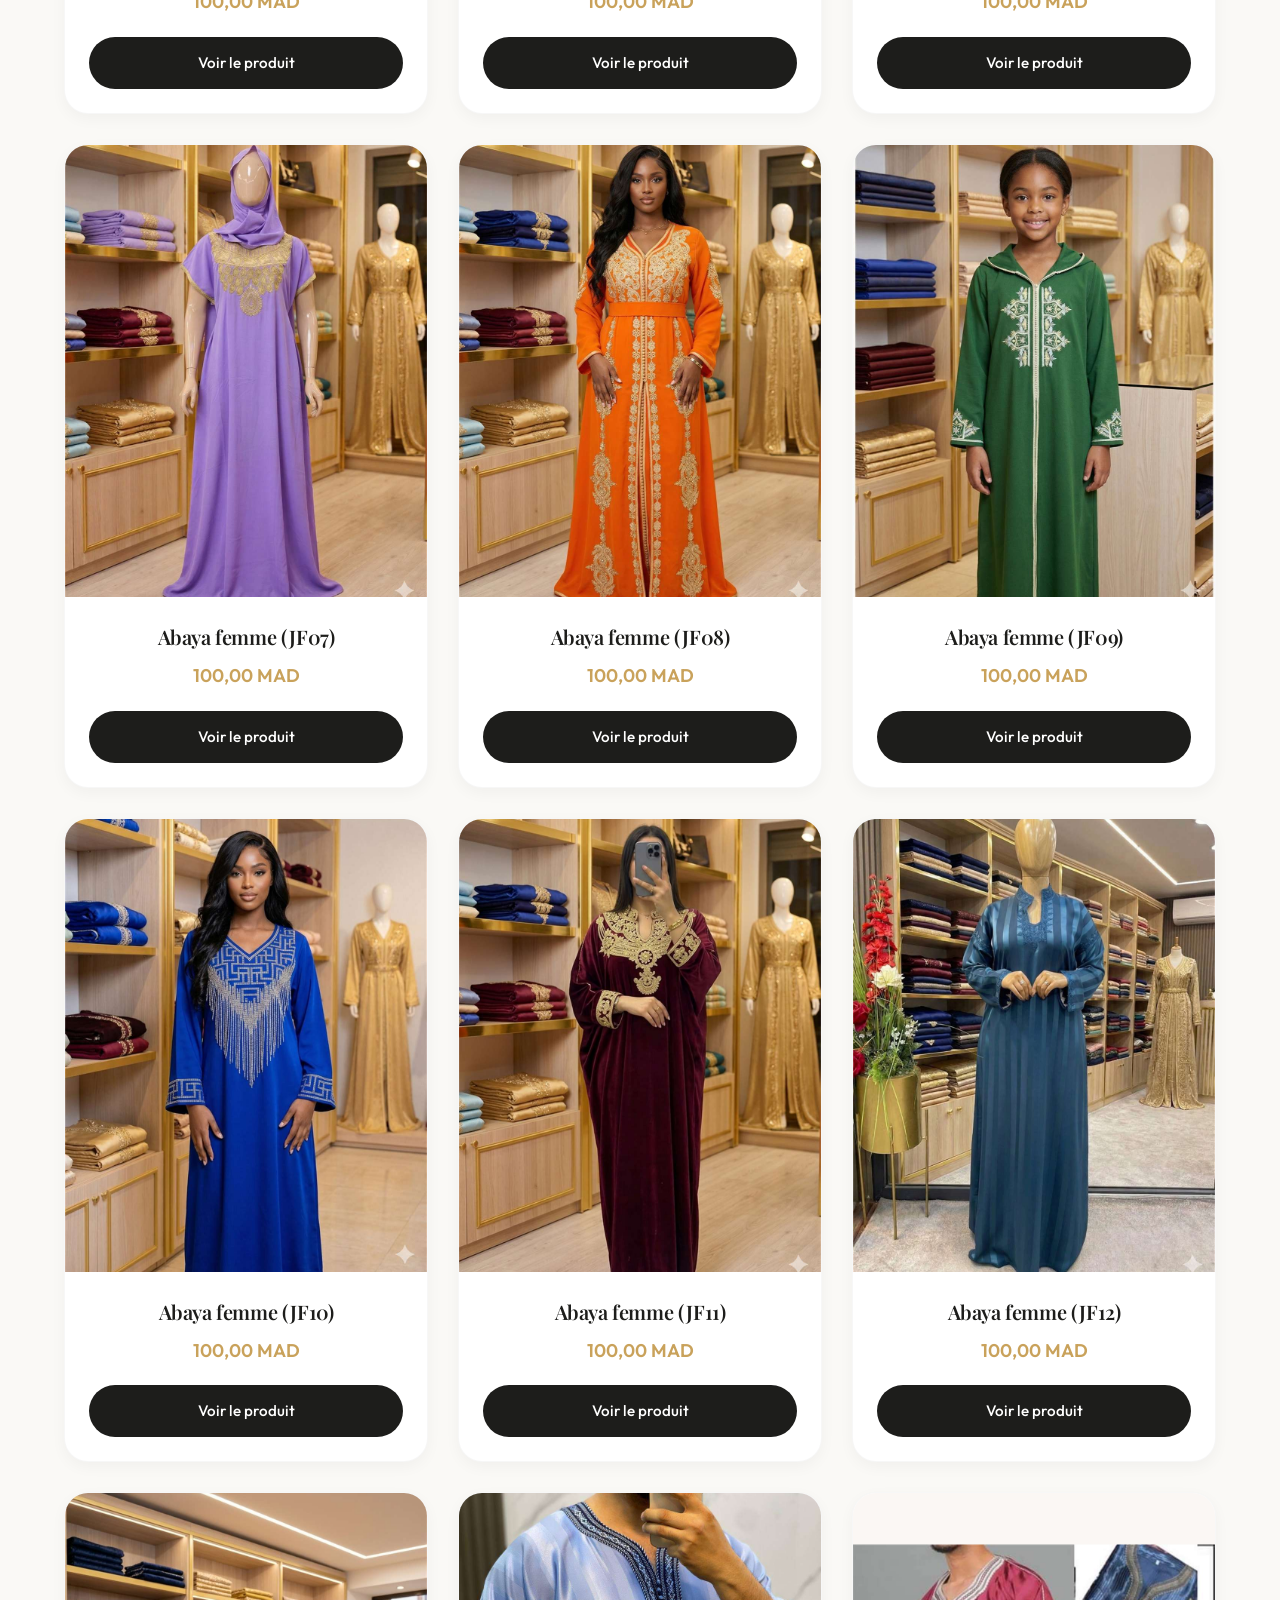
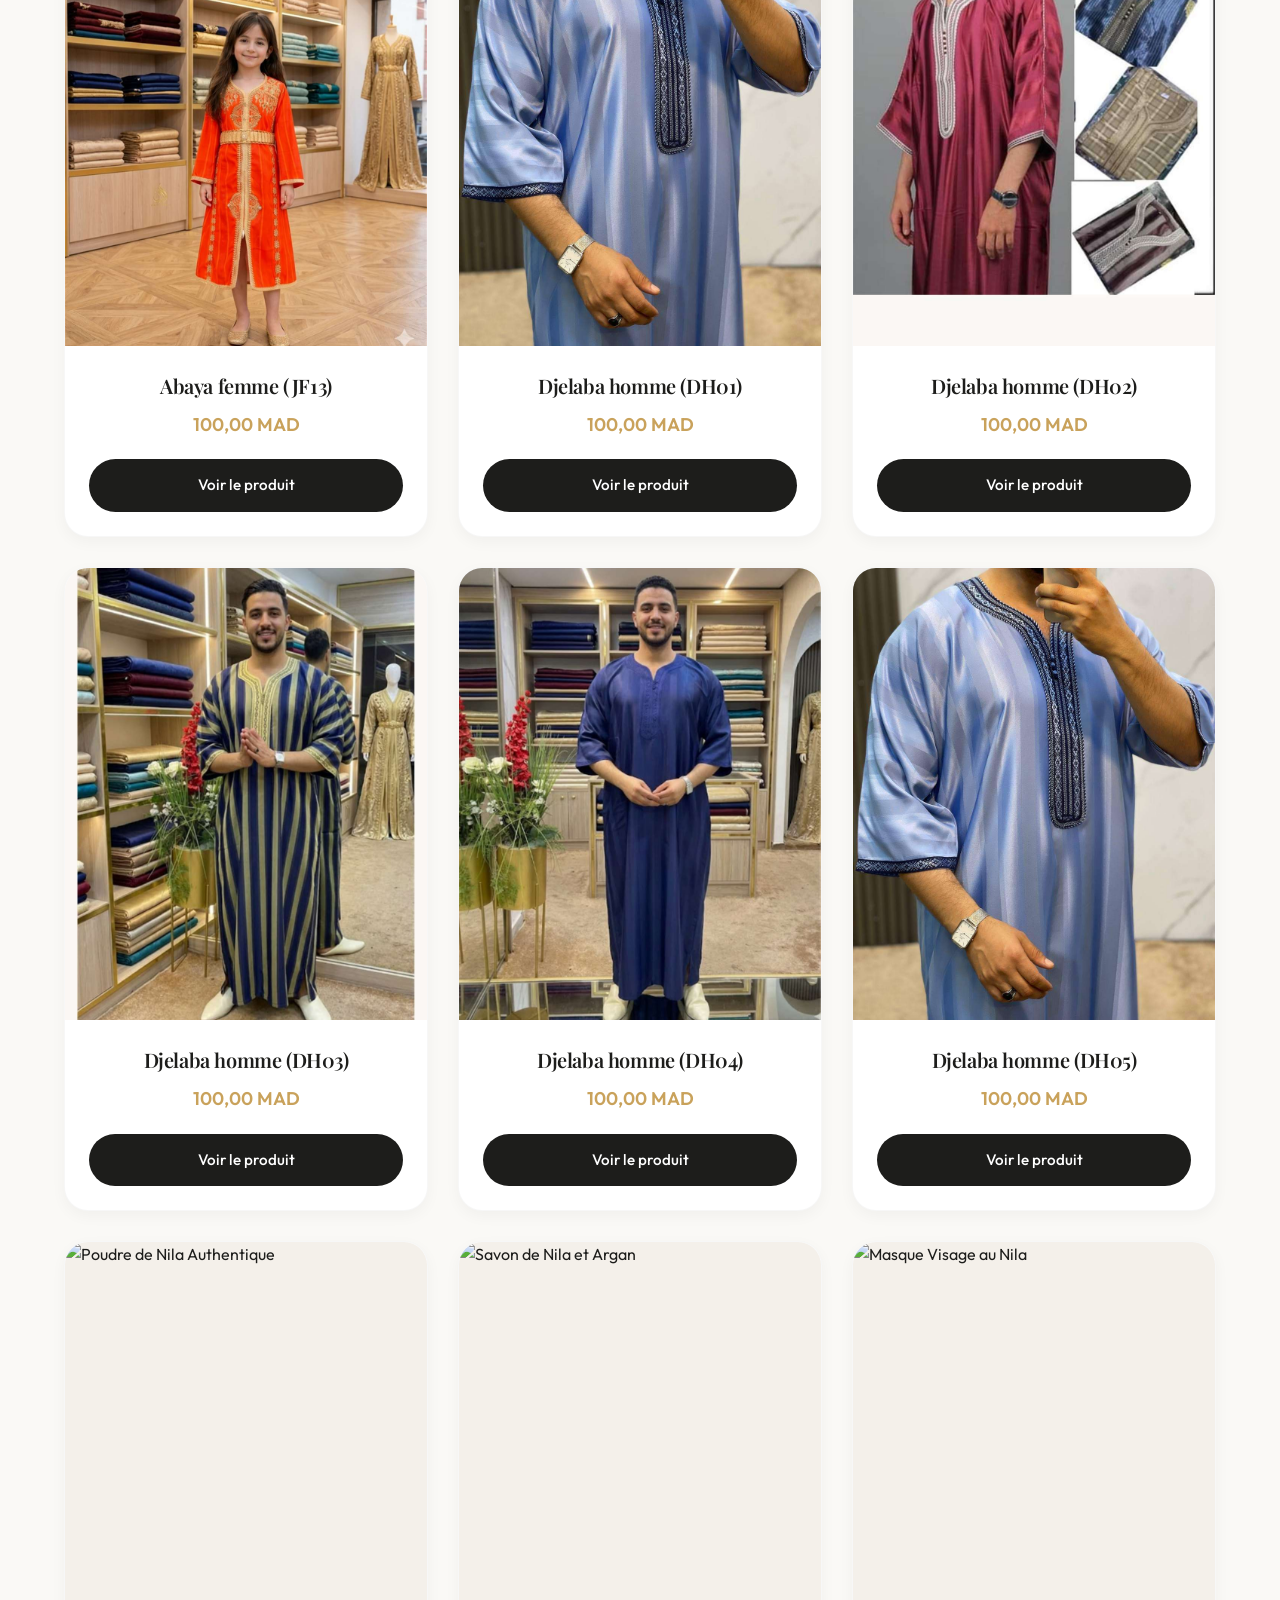
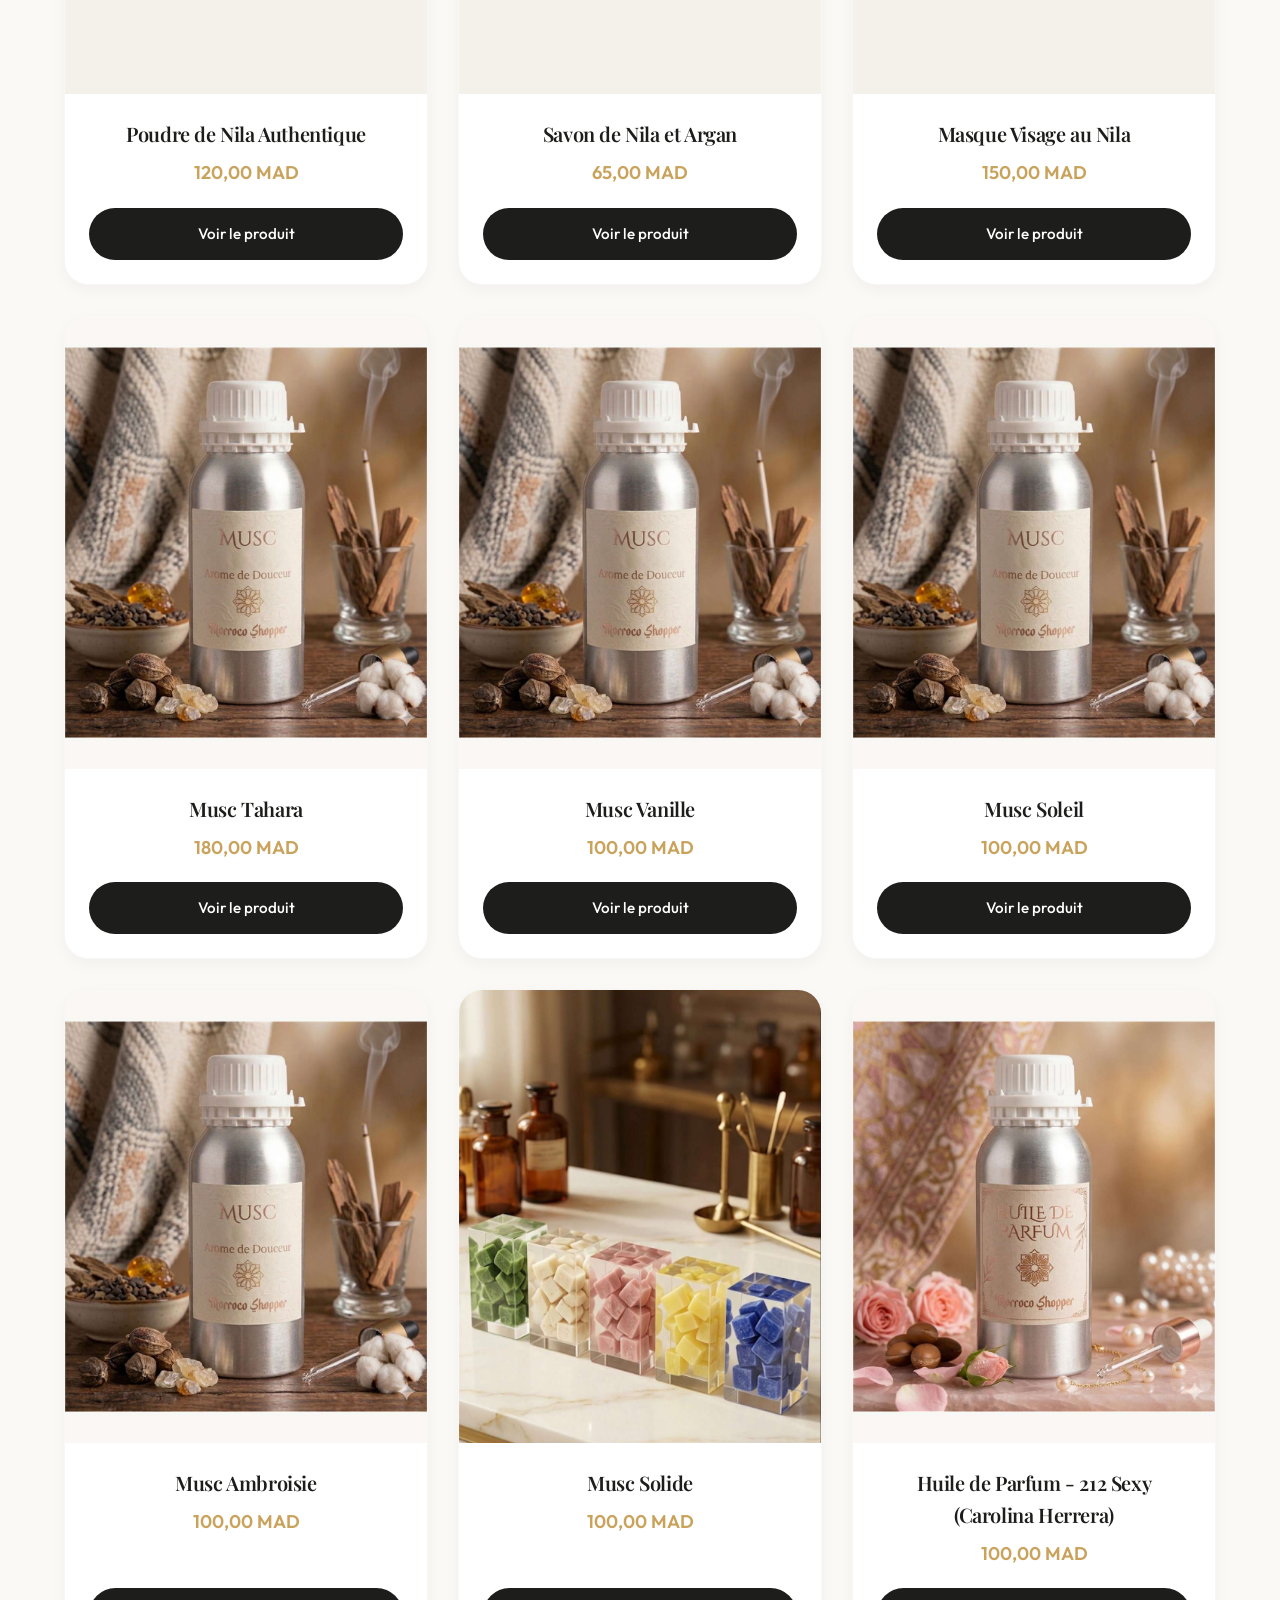
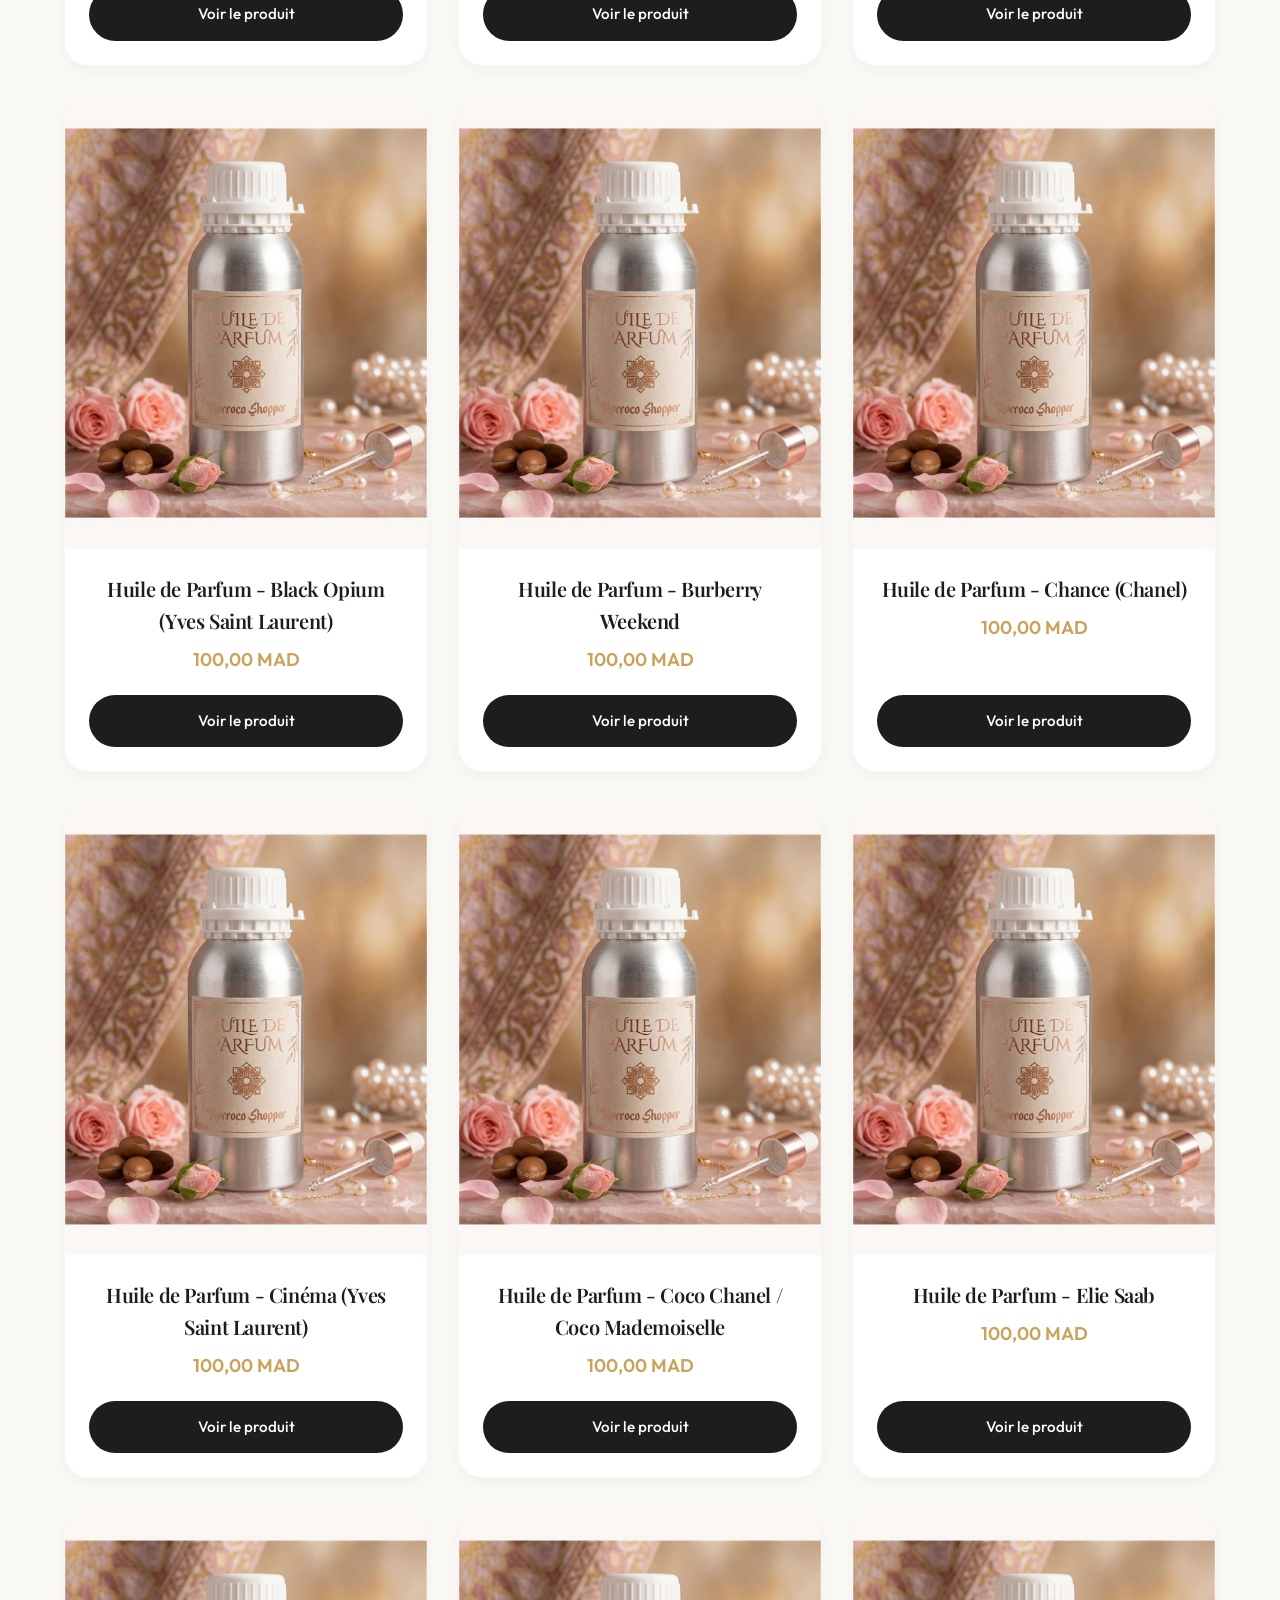
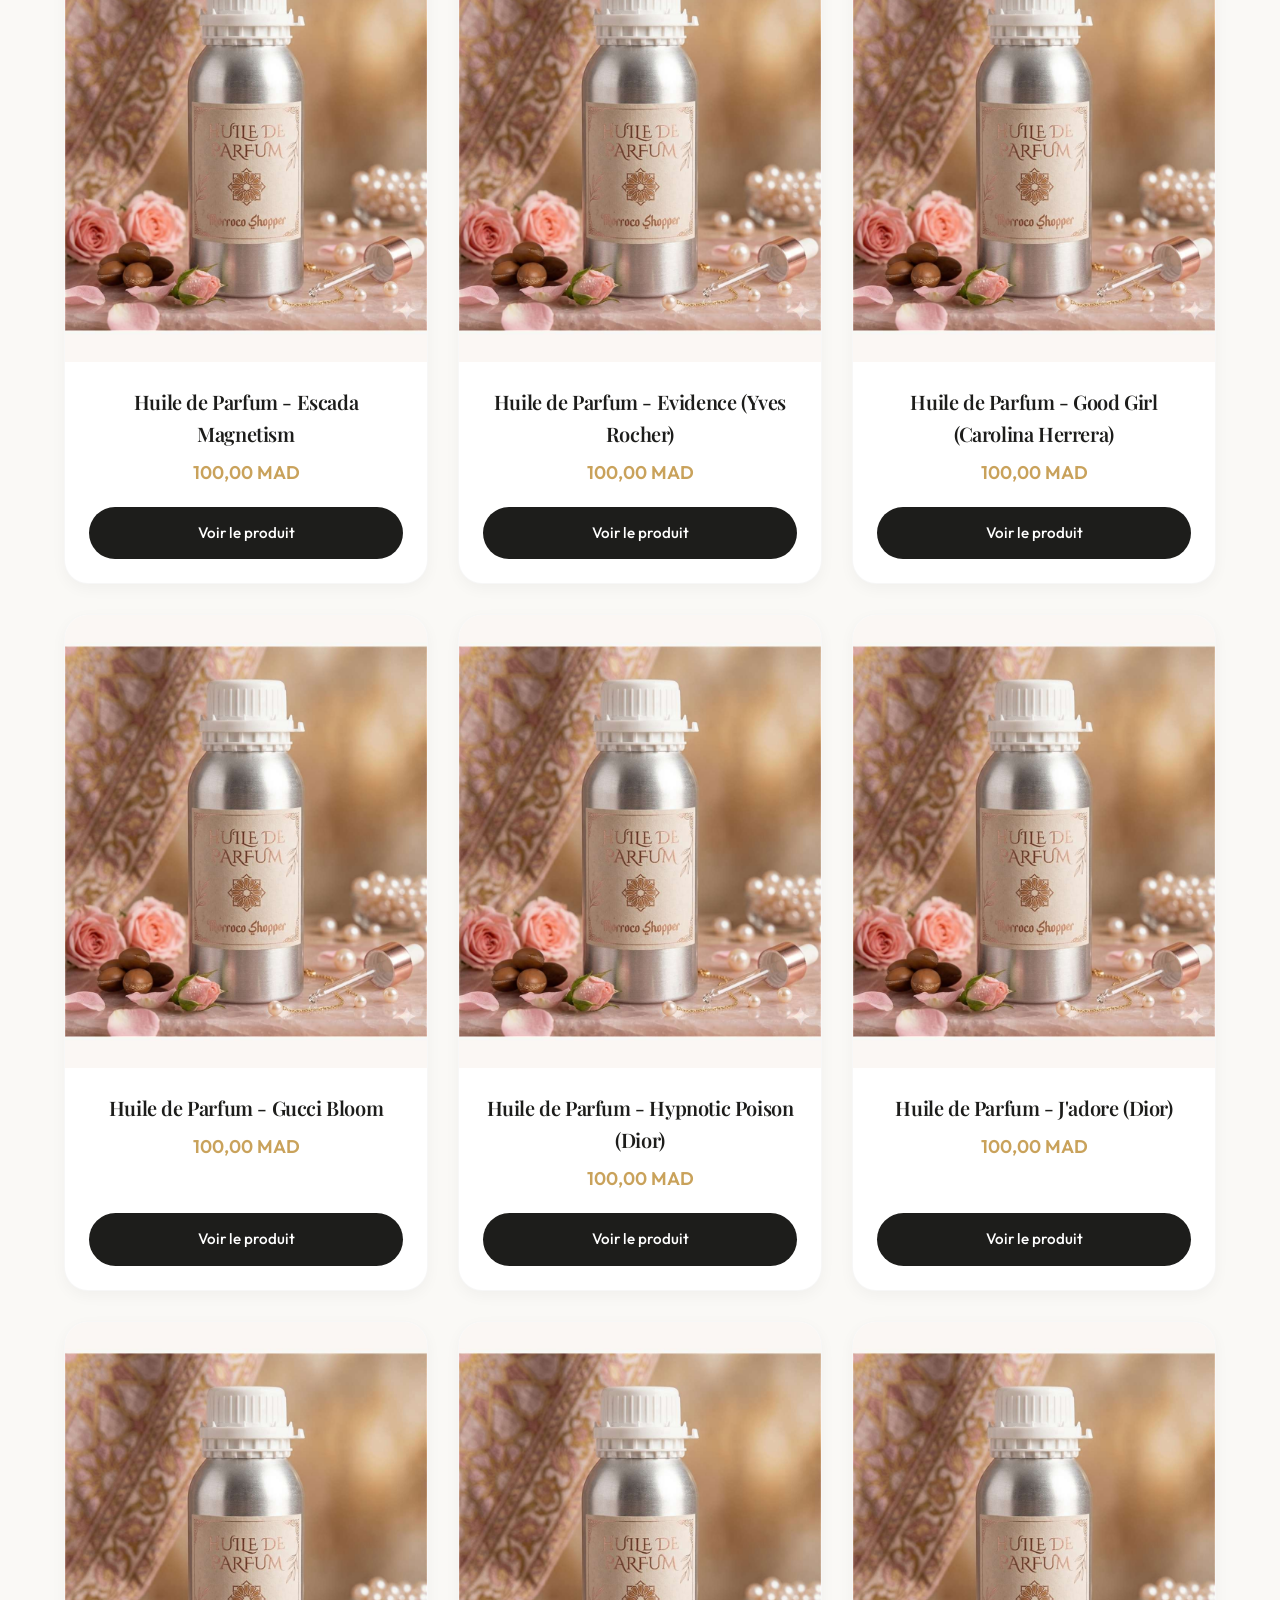
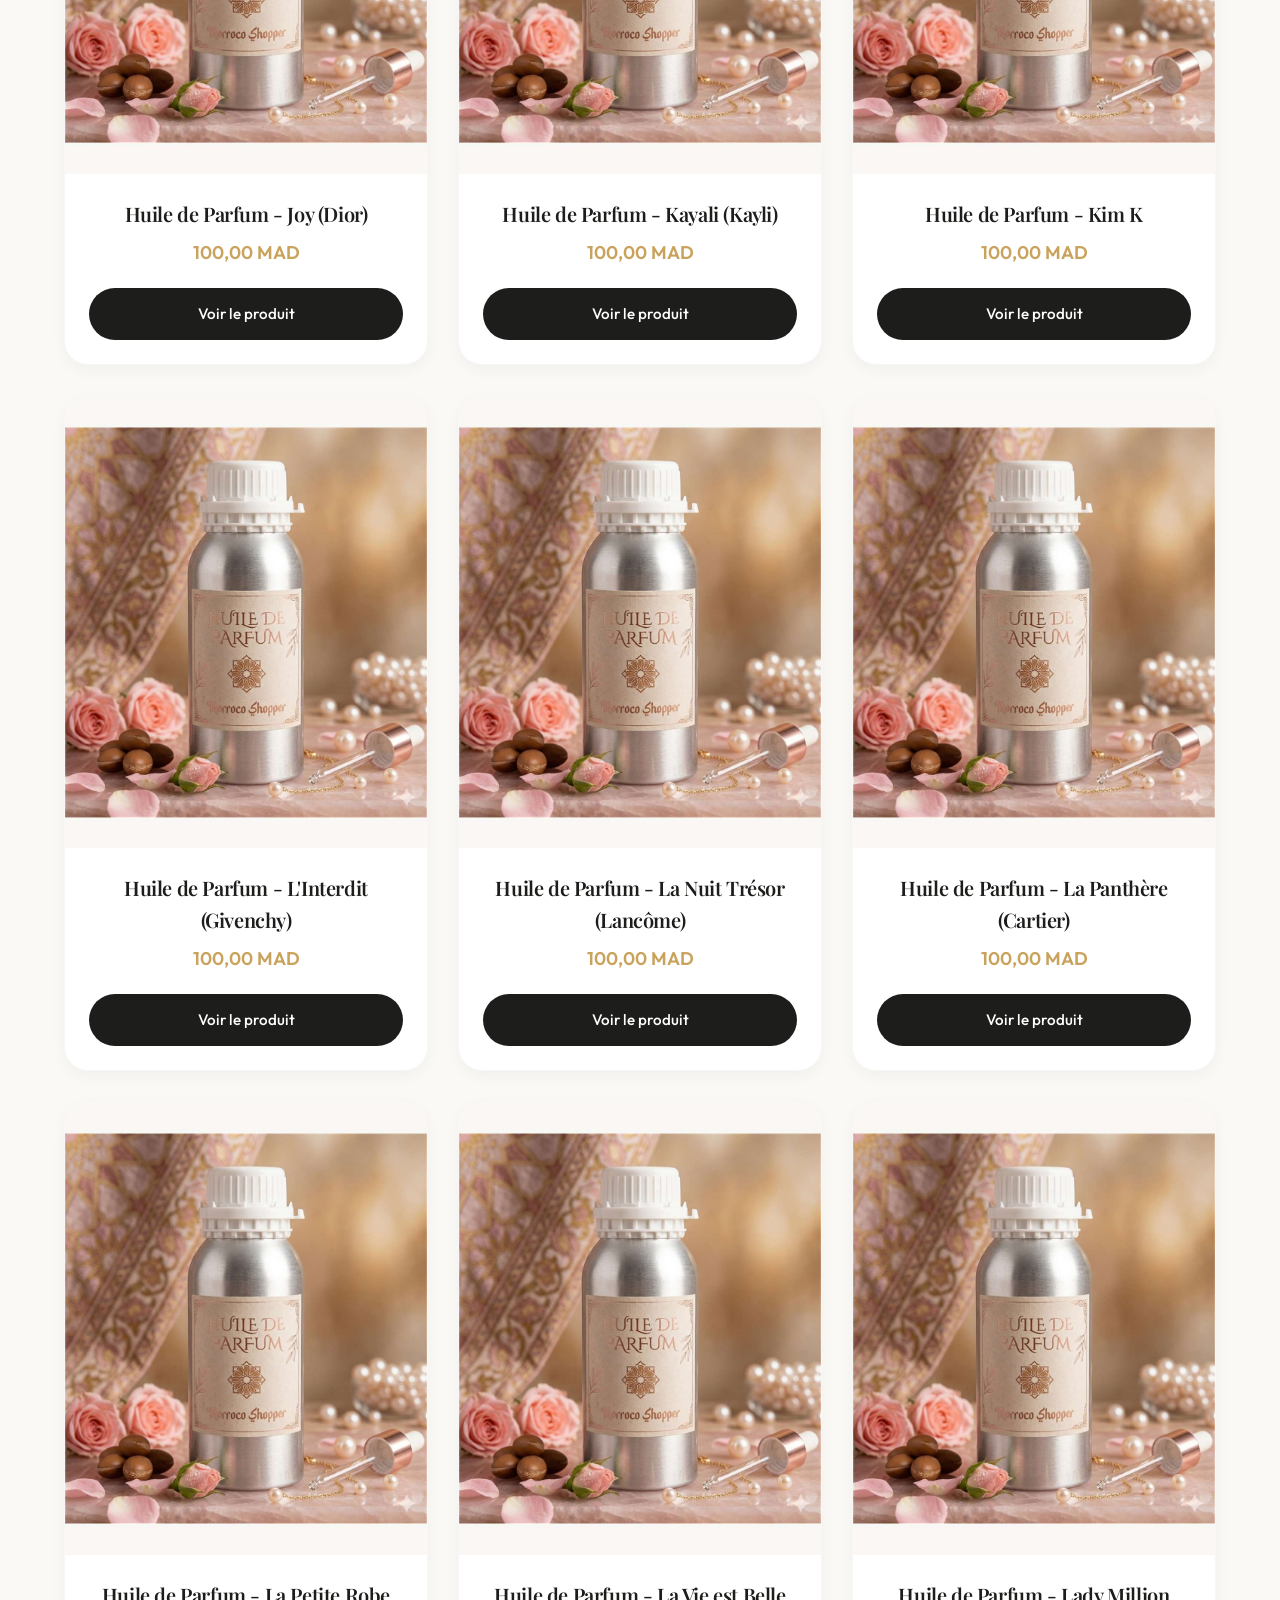
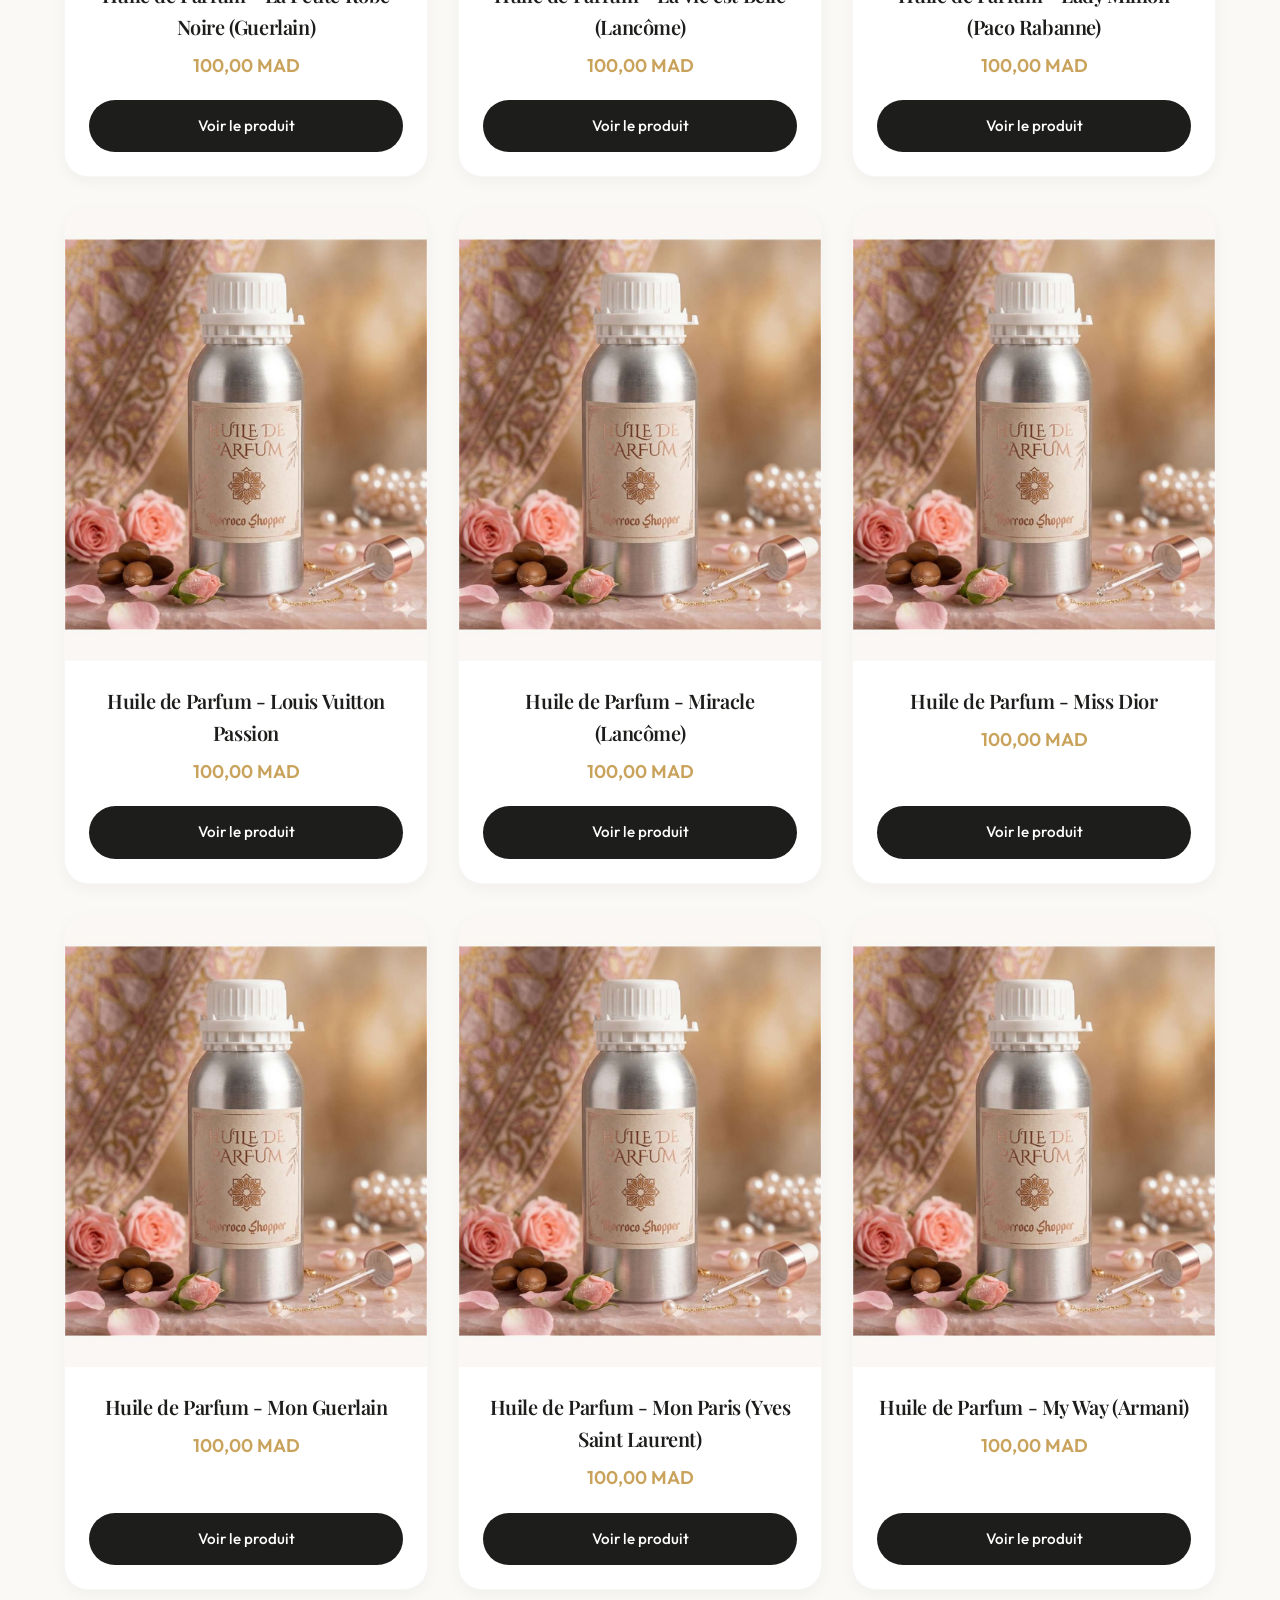
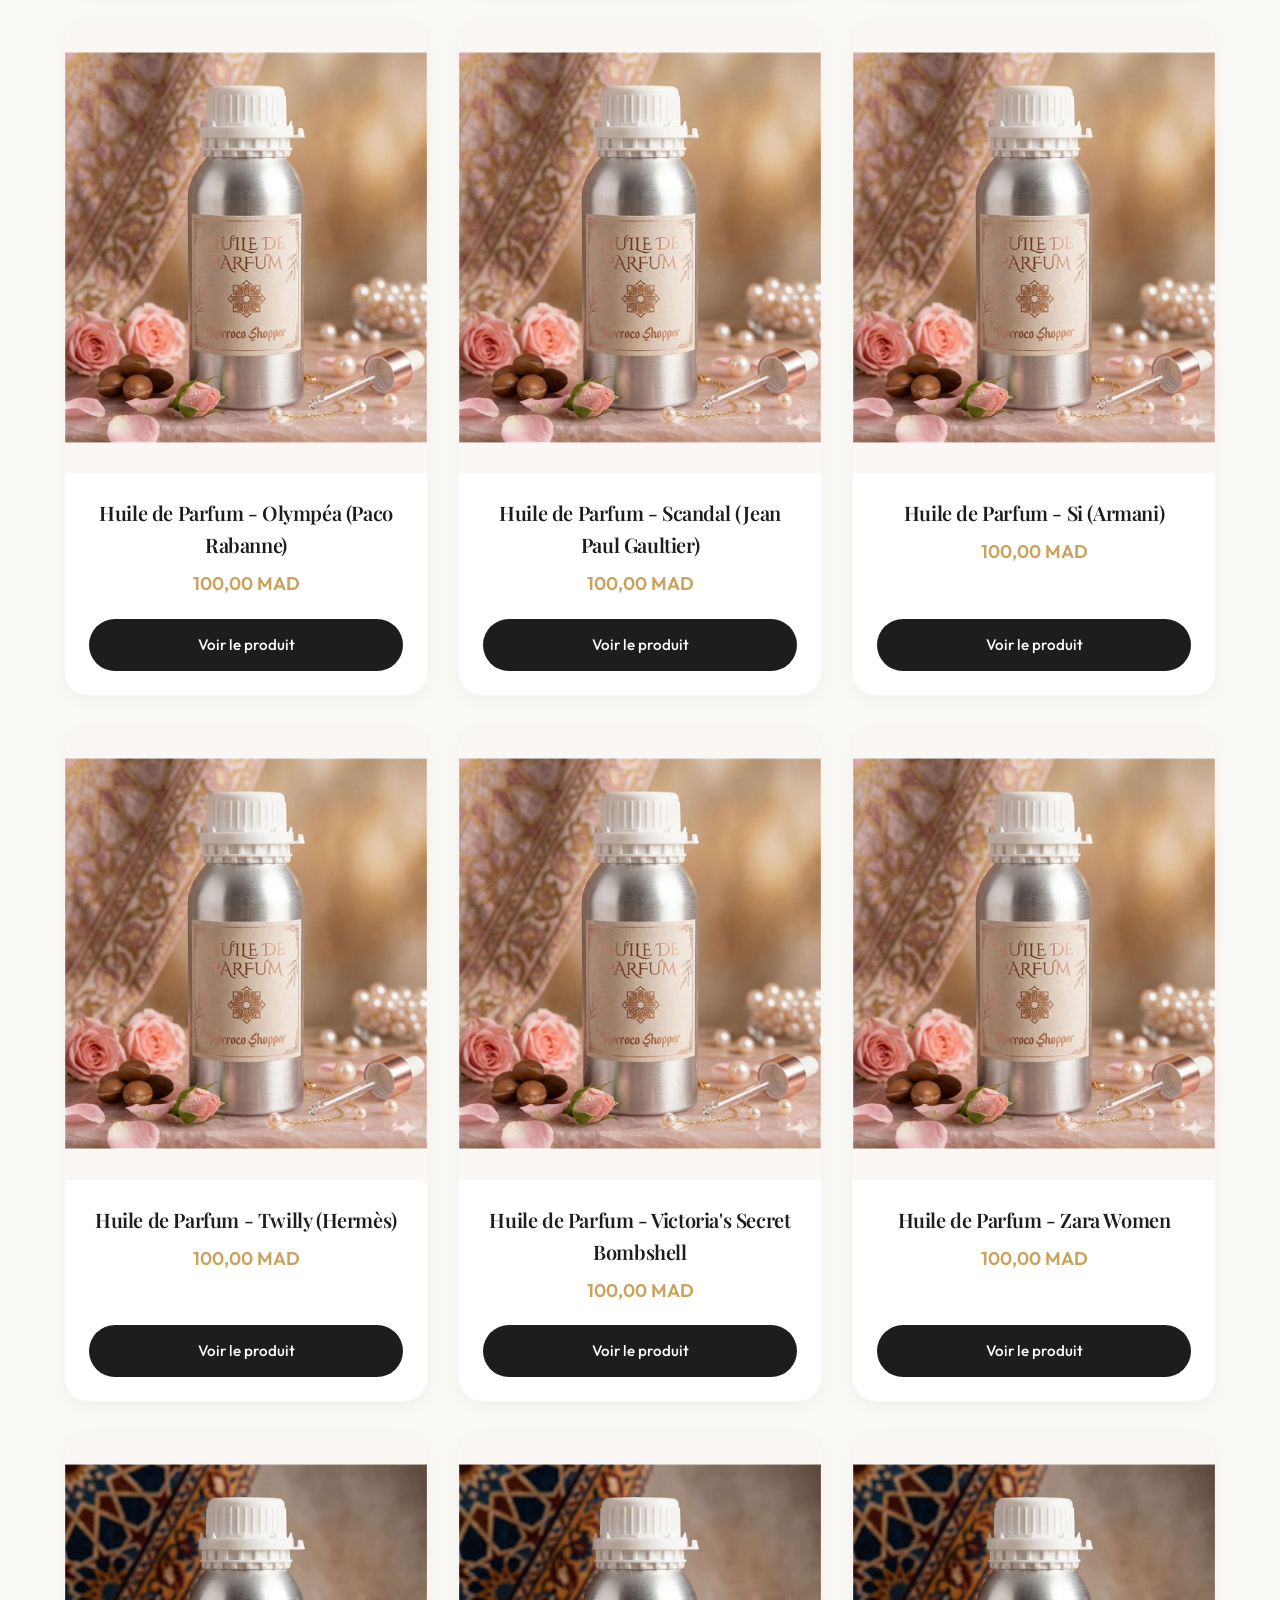
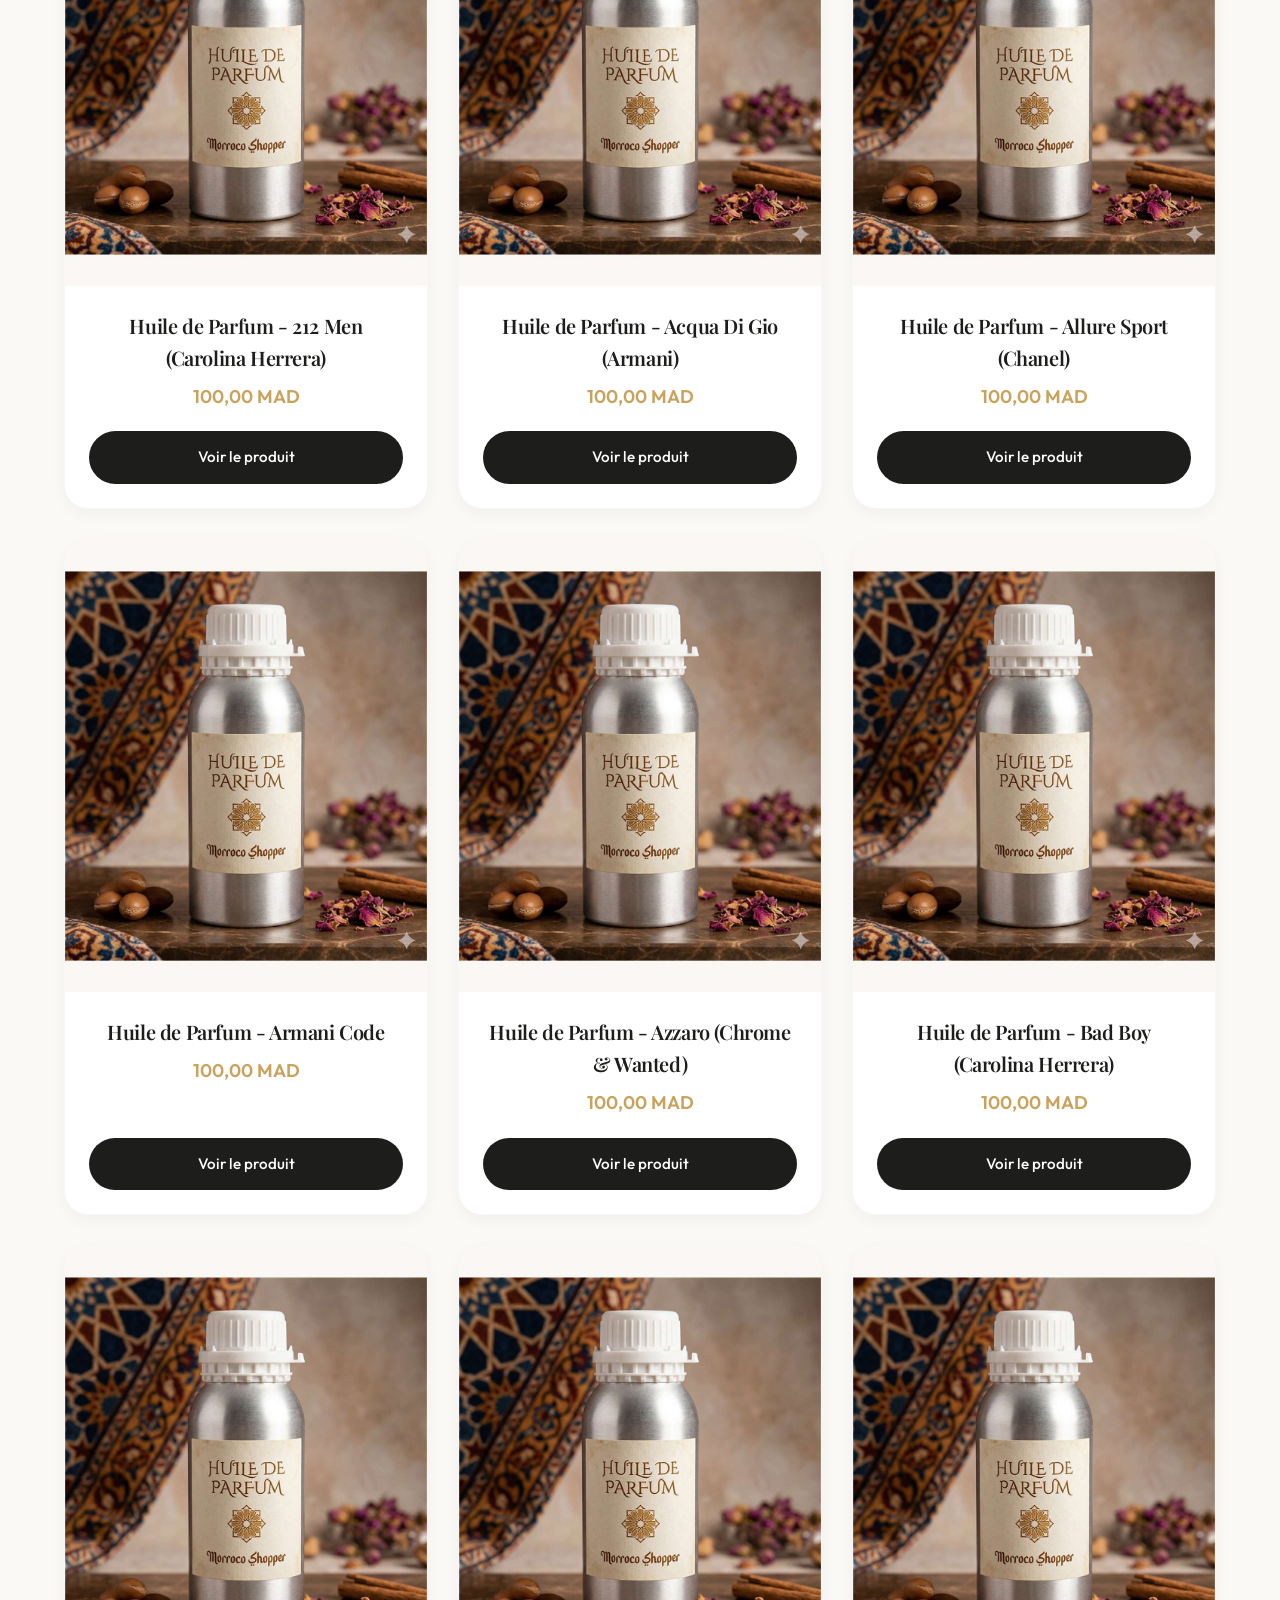
==== commit da1172bc: "commit12" ====
--- a/index.html
+++ b/index.html
@@ -6,6 +6,7 @@
     <meta name="viewport" content="width=device-width, initial-scale=1.0">
     <title>Morocco Shopper</title>
     <link rel="stylesheet" href="assets/css/style.css">
+    <link rel="icon" href="assets/img/icon.png" type="image/png">
 </head>
 
 <body>
@@ -82,7 +83,7 @@
                 <div class="footer-col">
                     <h4 style="font-family:'Outfit',sans-serif; font-weight:600; letter-spacing:0.5px;">Contact</h4>
                     <p>WhatsApp : +212 7 82 83 02 38</p>
-                    <p>Email : ahmedbangoura852@gmail.com</p>
+                    <p>Email : morrocoshopper@outlook.com</p>
                     <p>Maroc | Expédition Internationale</p>
                 </div>
             </div>
--- a/assets/css/style.css
+++ b/assets/css/style.css
@@ -281,10 +281,14 @@
 
 @media (max-width: 480px) {
   .logo {
-    font-size: 1.3rem;
+    font-size: 1.5rem;
+    width: 100%;
+    text-align: center;
+    margin-bottom: 10px;
   }
   .header-actions {
-    gap: 10px;
+    width: 100%;
+    justify-content: space-between;
   }
   .curr-btn {
     padding: 5px 8px;
